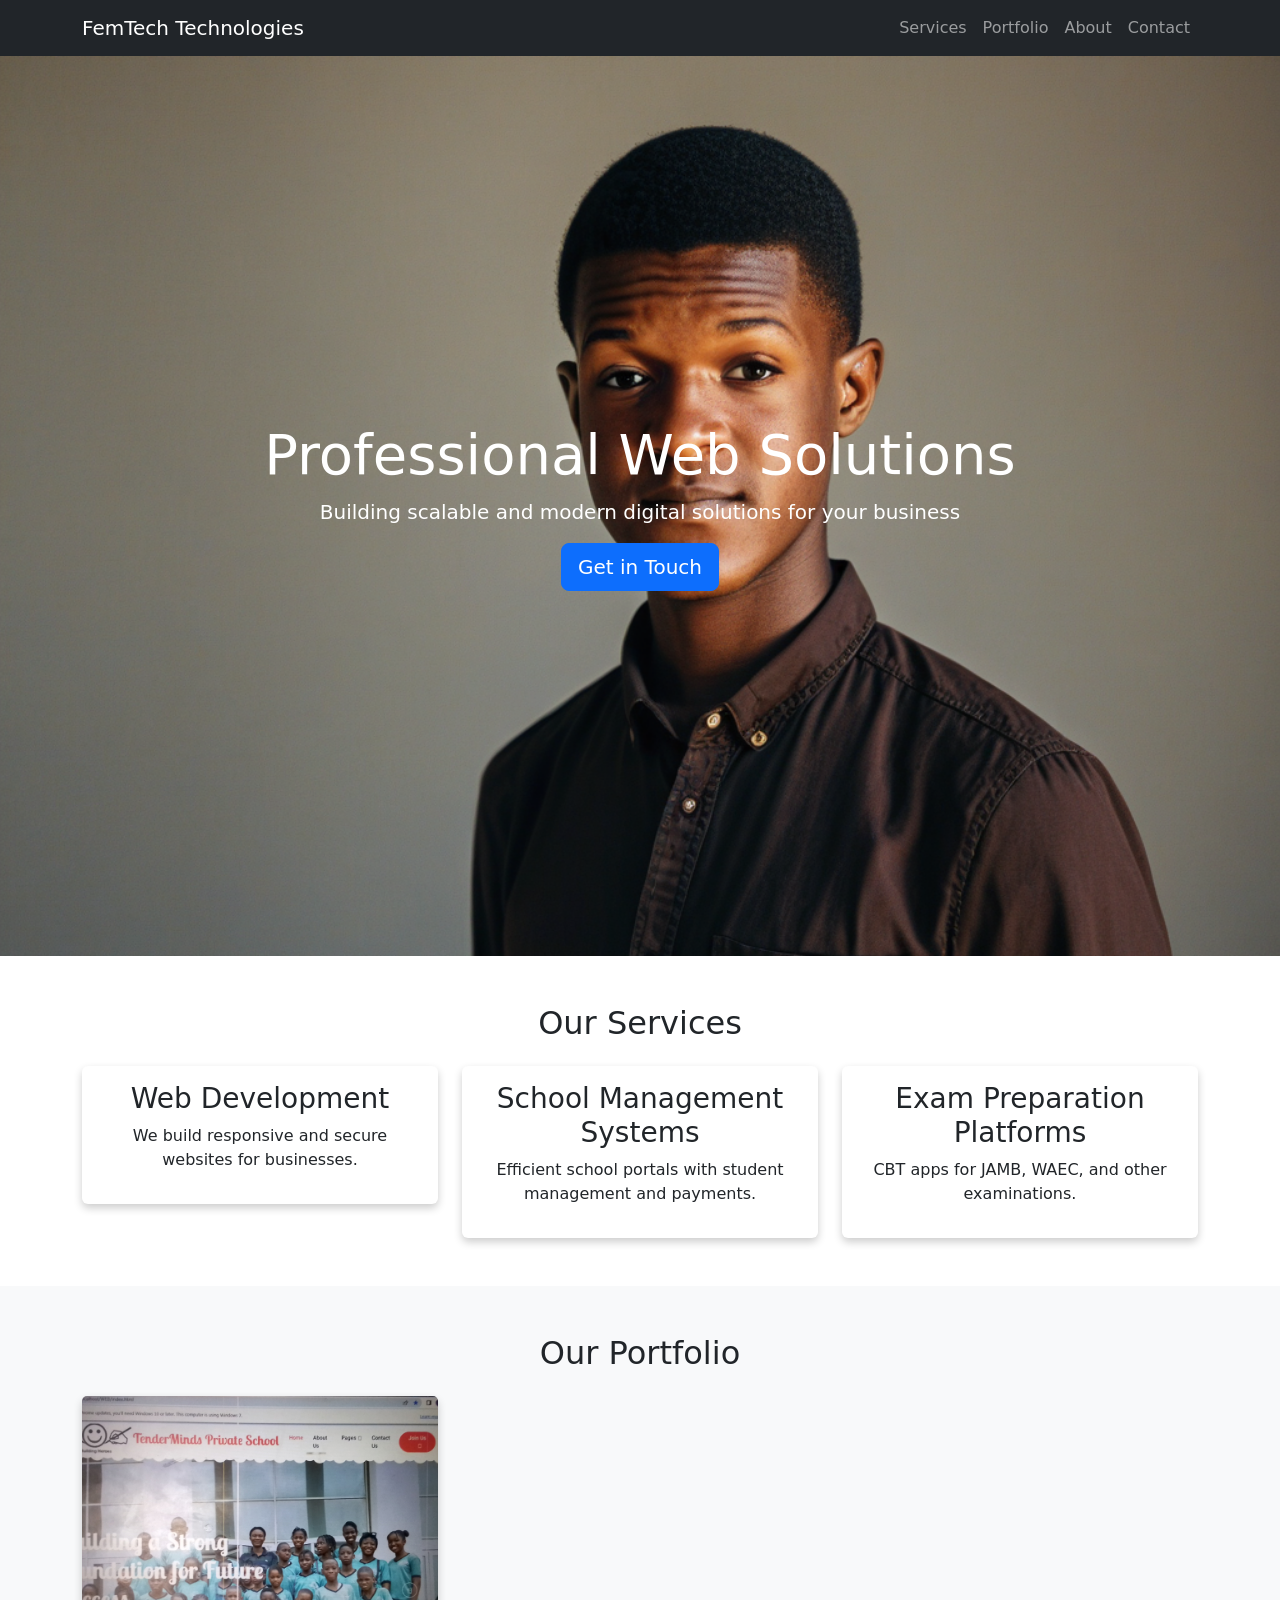
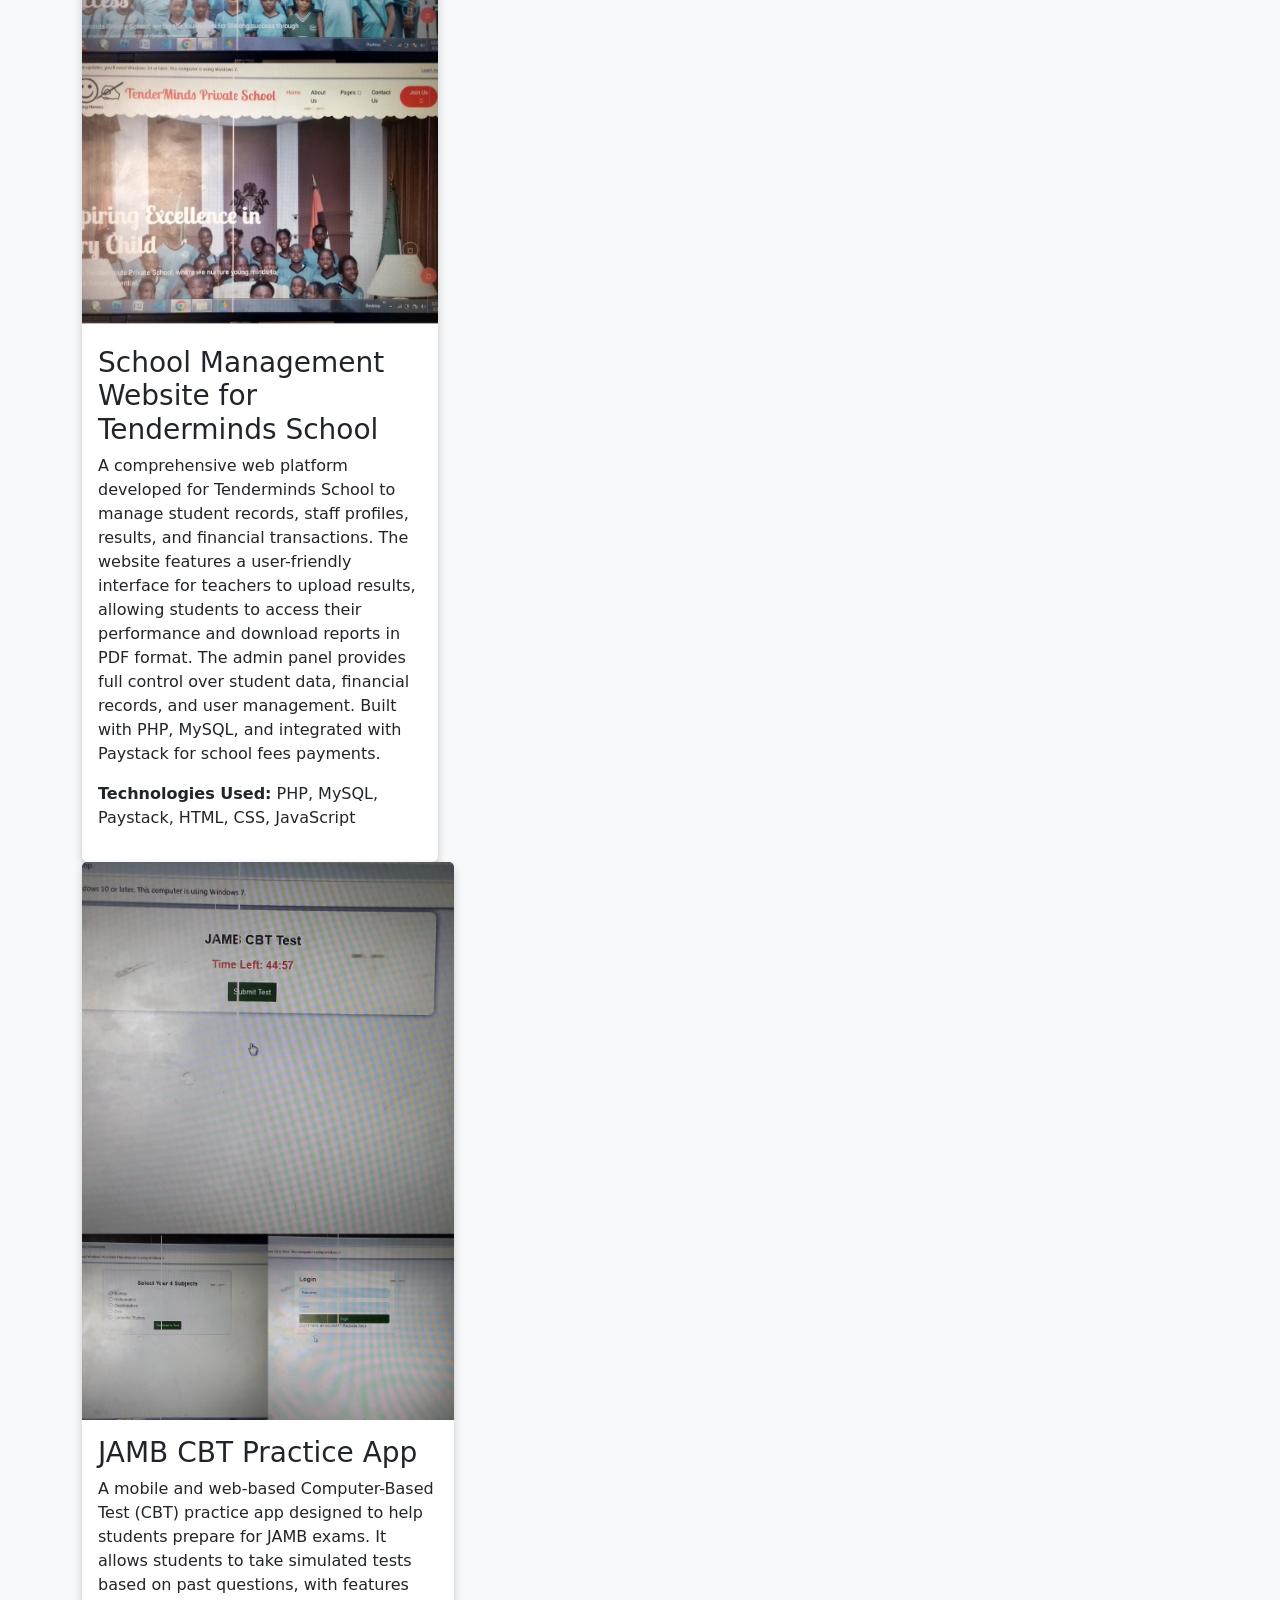
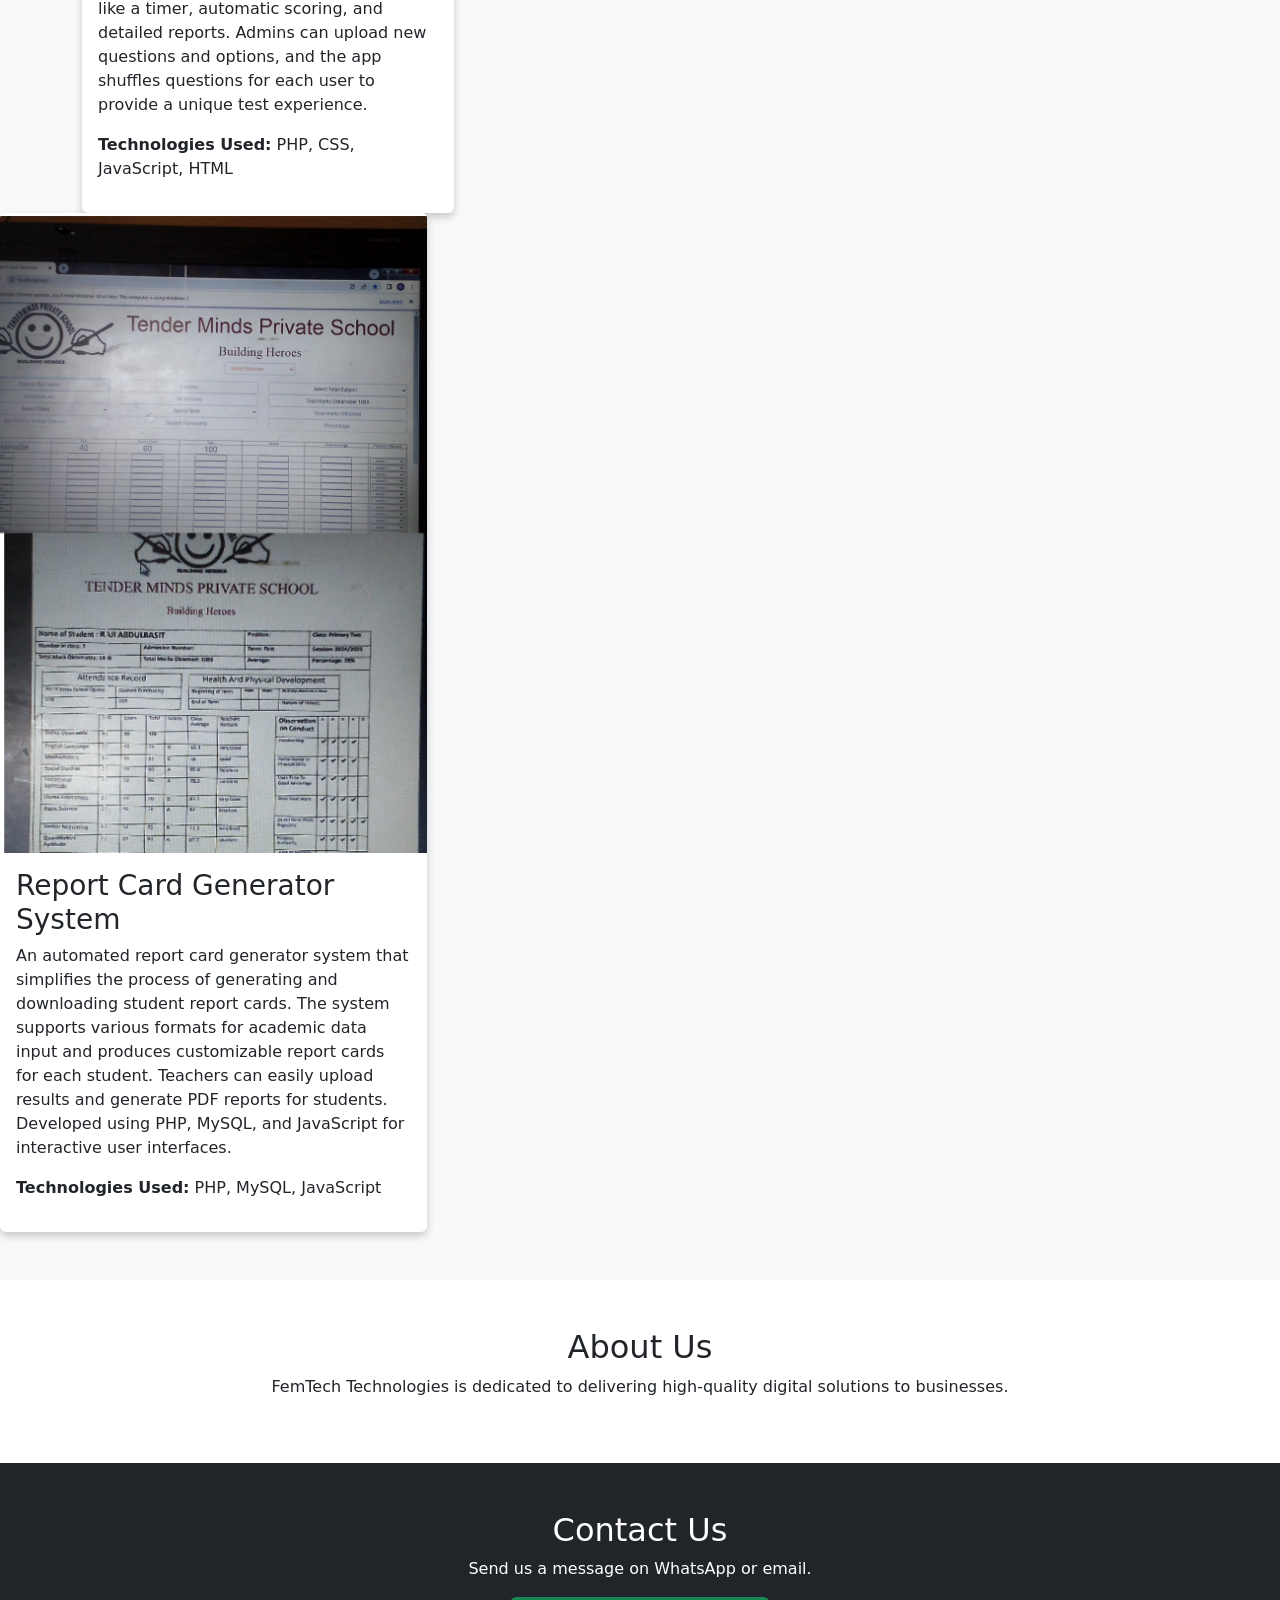
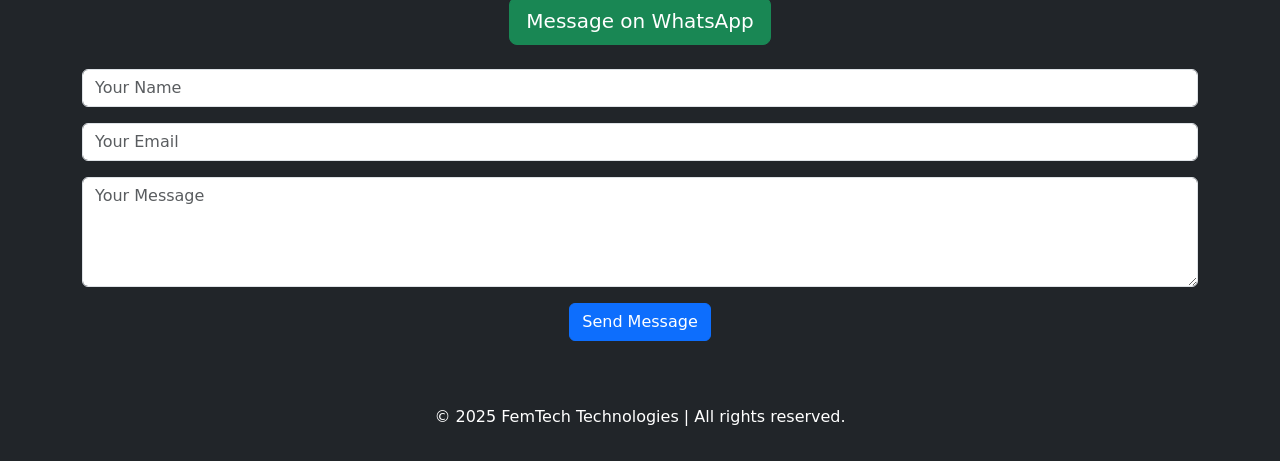
==== index.html @ de7162e4 "Add files via upload" ====
<!DOCTYPE html>
<html lang="en">
<head>
    <meta charset="UTF-8">
    <meta name="viewport" content="width=device-width, initial-scale=1.0">
    <title>FemTech Technologies</title>
    <link rel="stylesheet" href="https://cdn.jsdelivr.net/npm/bootstrap@5.3.2/dist/css/bootstrap.min.css">
    <link rel="stylesheet" href="styles.css">
</head>
<body>

    <!-- Navbar -->
    <nav class="navbar navbar-expand-lg navbar-dark bg-dark">
        <div class="container">
            <a class="navbar-brand" href="#">FemTech Technologies</a>
            <button class="navbar-toggler" type="button" data-bs-toggle="collapse" data-bs-target="#navbarNav">
                <span class="navbar-toggler-icon"></span>
            </button>
            <div class="collapse navbar-collapse" id="navbarNav">
                <ul class="navbar-nav ms-auto">
                    <li class="nav-item"><a class="nav-link" href="#services">Services</a></li>
                    <li class="nav-item"><a class="nav-link" href="#portfolio">Portfolio</a></li>
                    <li class="nav-item"><a class="nav-link" href="#about">About</a></li>
                    <li class="nav-item"><a class="nav-link" href="#contact">Contact</a></li>
                </ul>
            </div>
        </div>
    </nav>

    <!-- Hero Section -->
    <header class="hero text-center text-white d-flex align-items-center">
        <div class="container">
            <h1 class="display-4">Professional Web Solutions</h1>
            <p class="lead">Building scalable and modern digital solutions for your business</p>
            <a href="#contact" class="btn btn-primary btn-lg">Get in Touch</a>
        </div>
    </header>

    <!-- Services Section -->
    <section id="services" class="py-5">
        <div class="container">
            <h2 class="text-center mb-4">Our Services</h2>
            <div class="row">
                <div class="col-md-4">
                    <div class="card text-center">
                        <div class="card-body">
                            <h3>Web Development</h3>
                            <p>We build responsive and secure websites for businesses.</p>
                        </div>
                    </div>
                </div>
                <div class="col-md-4">
                    <div class="card text-center">
                        <div class="card-body">
                            <h3>School Management Systems</h3>
                            <p>Efficient school portals with student management and payments.</p>
                        </div>
                    </div>
                </div>
                <div class="col-md-4">
                    <div class="card text-center">
                        <div class="card-body">
                            <h3>Exam Preparation Platforms</h3>
                            <p>CBT apps for JAMB, WAEC, and other examinations.</p>
                        </div>
                    </div>
                </div>
            </div>
        </div>
    </section>

    <!-- Portfolio Section -->
    <section id="portfolio" class="bg-light py-5">
        <div class="container">
            <h2 class="text-center mb-4">Our Portfolio</h2>
            <div class="row">
                <div class="col-md-4">
                    <div class="card">
                        <img src="tms.jpg" class="card-img-top" alt="Project 1">
                        <div class="card-body">
                            <h3>School Management Website for Tenderminds School</h3>
                             <p>A comprehensive web platform developed for Tenderminds School to manage student records, staff profiles, results, and financial transactions. The website features a user-friendly interface for teachers to upload results, allowing students to access their performance and download reports in PDF format. The admin panel provides full control over student data, financial records, and user management. Built with PHP, MySQL, and integrated with Paystack for school fees payments.</p>
        <p><strong>Technologies Used:</strong> PHP, MySQL, Paystack, HTML, CSS, JavaScript</p>
    </div>
                        </div>
                    </div>
                </div>
                <div class="col-md-4">
                    <div class="card">
                        <img src="cbt.jpg" class="card-img-top" alt="Project 2">
                        <div class="card-body">
                            <h3>JAMB CBT Practice App</h3>
                            <p>A mobile and web-based Computer-Based Test (CBT) practice app designed to help students prepare for JAMB exams. It allows students to take simulated tests based on past questions, with features like a timer, automatic scoring, and detailed reports. Admins can upload new questions and options, and the app shuffles questions for each user to provide a unique test experience.</p>
        <p><strong>Technologies Used:</strong> PHP, CSS, JavaScript, HTML</p>
    </div>
                        </div>
                    </div>
                </div>
                <div class="col-md-4">
                    <div class="card">
                        <img src="rep.jpg" class="card-img-top" alt="Project 3">
                        <div class="card-body">
                            <h3>Report Card Generator System</h3>
                            <p>An automated report card generator system that simplifies the process of generating and downloading student report cards. The system supports various formats for academic data input and produces customizable report cards for each student. Teachers can easily upload results and generate PDF reports for students. Developed using PHP, MySQL, and JavaScript for interactive user interfaces.</p>
        <p><strong>Technologies Used:</strong> PHP, MySQL, JavaScript</p>
                        </div>
                    </div>
                </div>
            </div>
        </div>
    </section>

    <!-- About Us -->
    <section id="about" class="py-5">
        <div class="container text-center">
            <h2>About Us</h2>
            <p>FemTech Technologies is dedicated to delivering high-quality digital solutions to businesses.</p>
        </div>
    </section>

    <!-- Contact Section -->
    <section id="contact" class="bg-dark text-white py-5">
        <div class="container text-center">
            <h2>Contact Us</h2>
            <p>Send us a message on WhatsApp or email.</p>
            <a href="https://wa.me/2349013656460" class="btn btn-success btn-lg">Message on WhatsApp</a>
            <form action="send_mail.php" method="POST" class="mt-4">
                <div class="mb-3">
                    <input type="text" name="name" class="form-control" placeholder="Your Name" required>
                </div>
                <div class="mb-3">
                    <input type="email" name="email" class="form-control" placeholder="Your Email" required>
                </div>
                <div class="mb-3">
                    <textarea name="message" class="form-control" rows="4" placeholder="Your Message" required></textarea>
                </div>
                <button type="submit" class="btn btn-primary">Send Message</button>
            </form>
        </div>
    </section>

    <!-- Footer -->
    <footer class="text-center text-white py-3 bg-dark">
        <p>&copy; 2025 FemTech Technologies | All rights reserved.</p>
    </footer>

    <script src="https://cdn.jsdelivr.net/npm/bootstrap@5.3.2/dist/js/bootstrap.bundle.min.js"></script>
</body>
</html>
---- styles.css ----
.hero {
    height: 100vh;
    background: url('background.jpg') center/cover no-repeat;
    display: flex;
    justify-content: center;
    align-items: center;
}

.card {
    border: none;
    box-shadow: 0px 4px 8px rgba(0, 0, 0, 0.2);
}
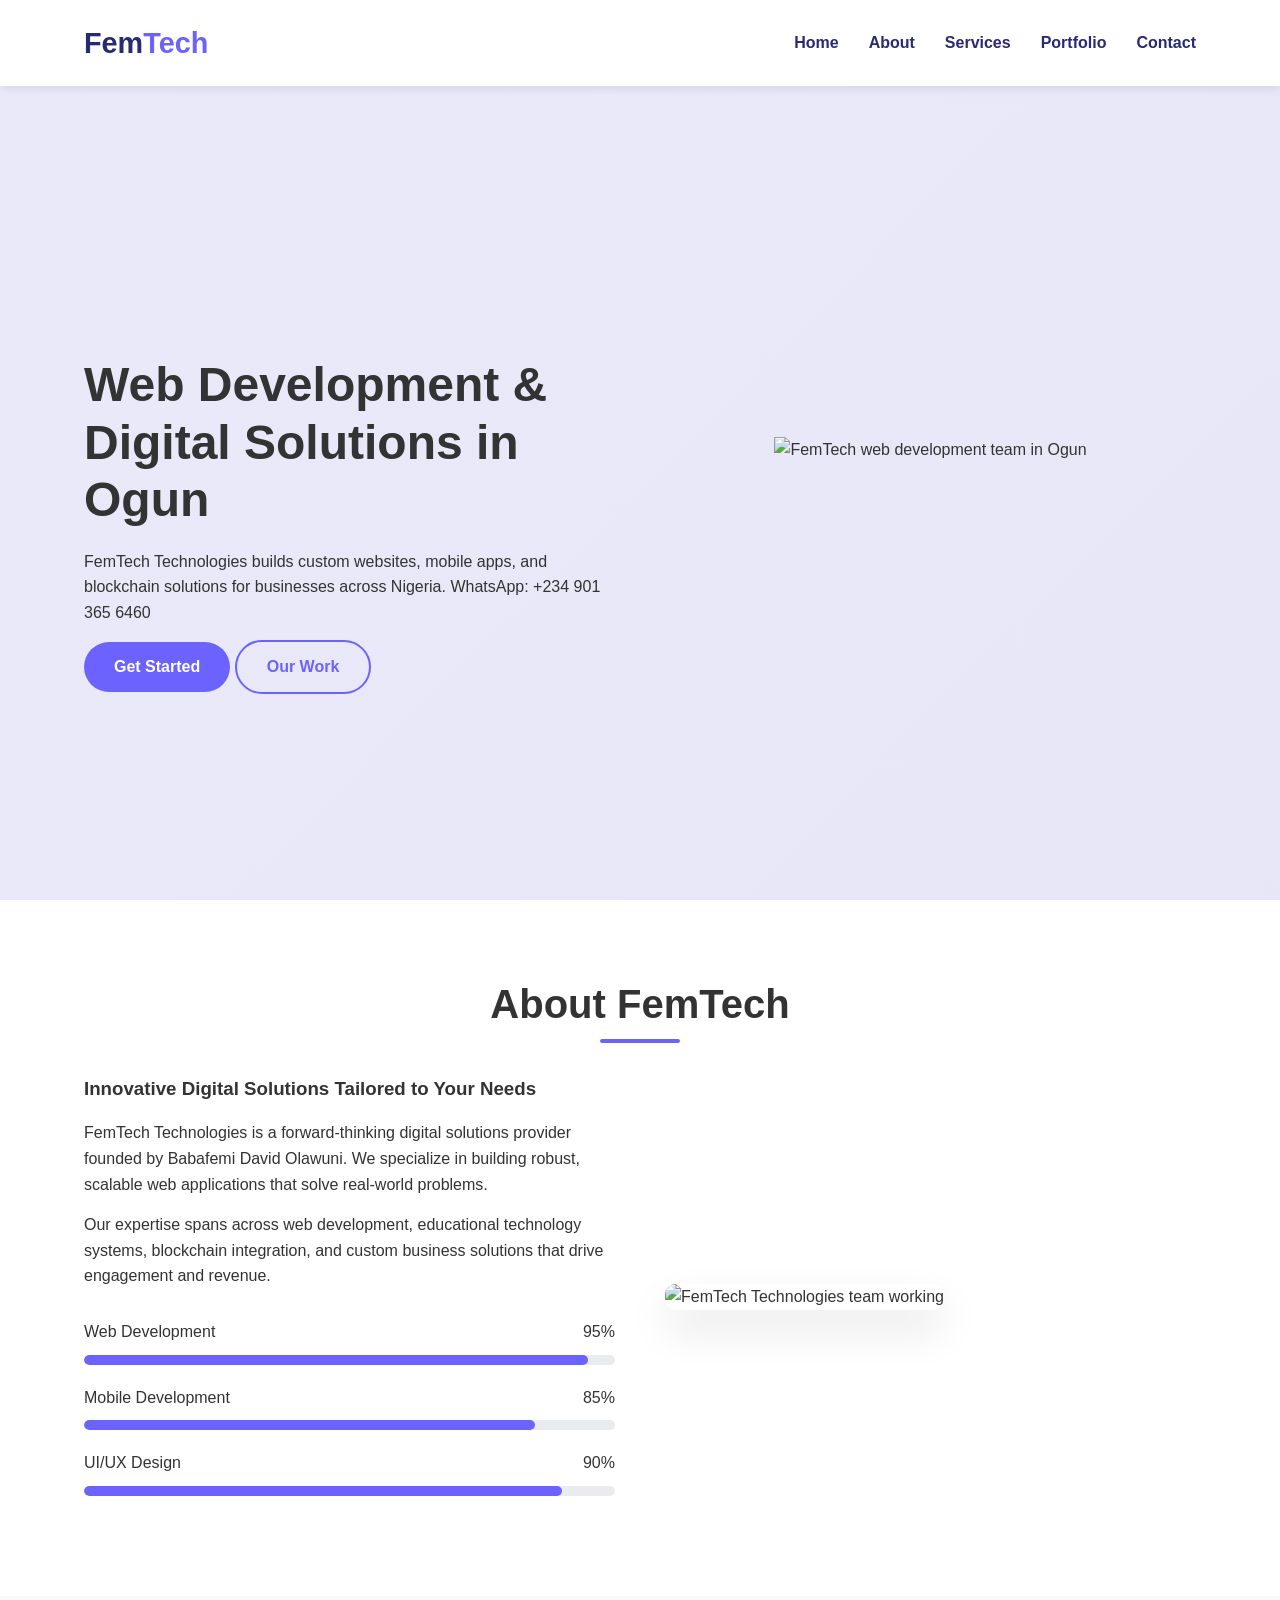
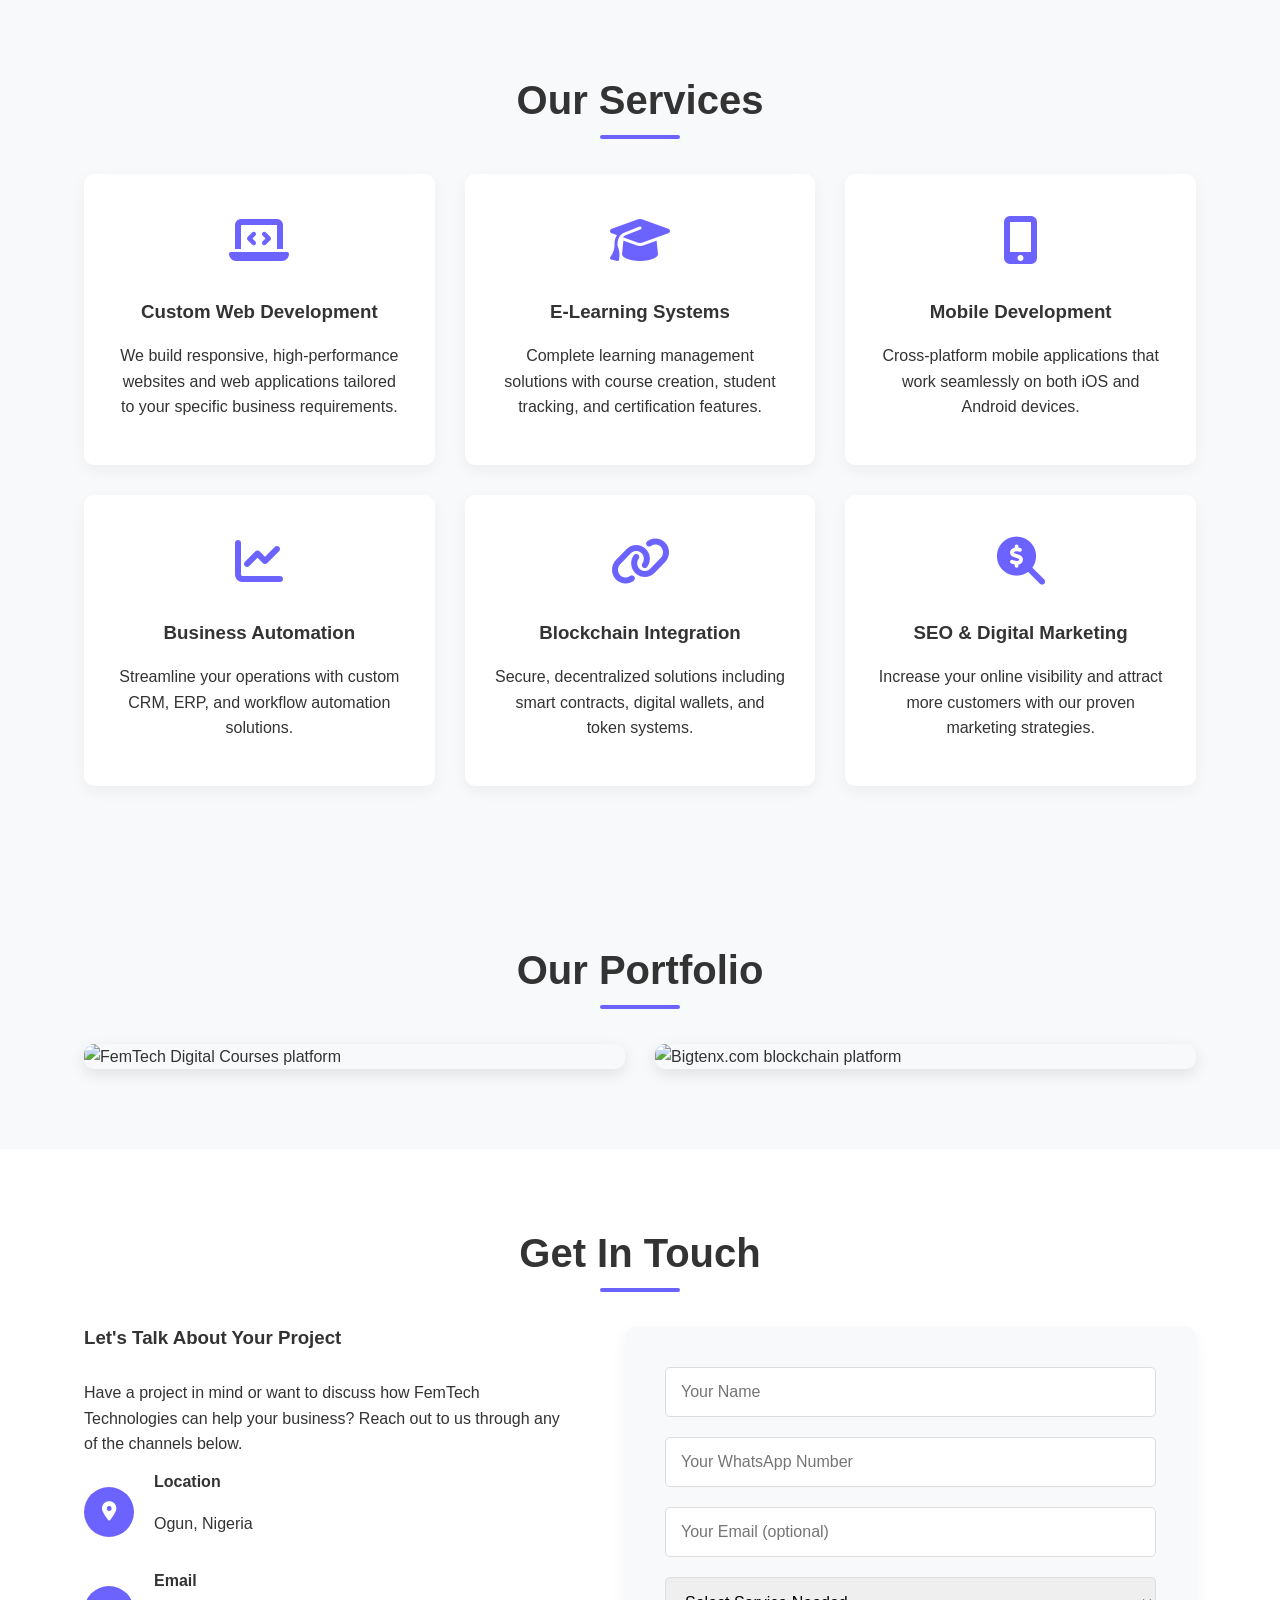
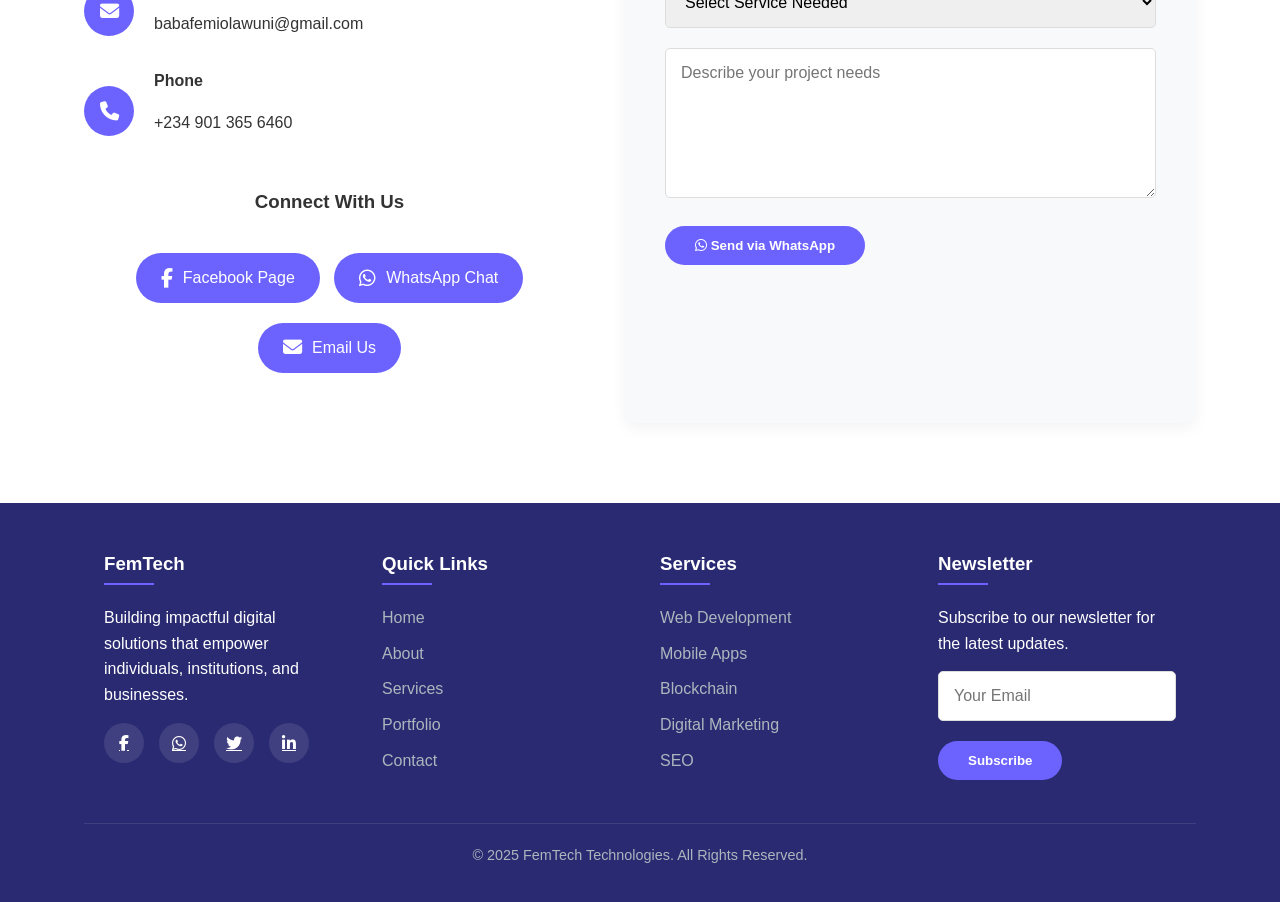
==== commit 1004c8f3: "Add files via upload" ====
--- a/index.html
+++ b/index.html
@@ -3,147 +3,1028 @@
 <head>
     <meta charset="UTF-8">
     <meta name="viewport" content="width=device-width, initial-scale=1.0">
-    <title>FemTech Technologies</title>
-    <link rel="stylesheet" href="https://cdn.jsdelivr.net/npm/bootstrap@5.3.2/dist/css/bootstrap.min.css">
-    <link rel="stylesheet" href="styles.css">
+    <title>FemTech Technologies - Web Development & Digital Solutions in Ogun</title>
+    <meta name="description" content="Professional web development, mobile apps & blockchain solutions in Ogun, Nigeria. WhatsApp: +234 901 365 6460">
+    <meta name="keywords" content="Nigeria web development, Lagos tech company, e-learning solutions, blockchain developers, mobile app development Lagos">
+    <meta name="author" content="Babafemi David Olawuni">
+    
+    <!-- Open Graph / Facebook -->
+    <meta property="og:type" content="website">
+    <meta property="og:url" content="https://babafemi-olawuni-1.github.io/femtechtechnologies/">
+    <meta property="og:title" content="FemTech Technologies - Digital Solutions in Ogun">
+    <meta property="og:description" content="Professional web and mobile app development services in Ogun, Nigeria">
+    <meta property="og:image" content="https://babafemi-olawuni-1.github.io/femtechtechnologies/images/og-image.jpg">
+    
+    <!-- Twitter -->
+    <meta property="twitter:card" content="summary_large_image">
+    <meta property="twitter:url" content="https://babafemi-olawuni-1.github.io/femtechtechnologies/">
+    <meta property="twitter:title" content="FemTech Technologies - Digital Solutions">
+    <meta property="twitter:description" content="Professional web and mobile app development services in Ogun">
+    <meta property="twitter:image" content="https://babafemi-olawuni-1.github.io/femtechtechnologies/images/og-image.jpg">
+    
+    <!-- Facebook Pixel Code -->
+    <script>
+    !function(f,b,e,v,n,t,s)
+    {if(f.fbq)return;n=f.fbq=function(){n.callMethod?
+    n.callMethod.apply(n,arguments):n.queue.push(arguments)};
+    if(!f._fbq)f._fbq=n;n.push=n;n.loaded=!0;n.version='2.0';
+    n.queue=[];t=b.createElement(e);t.async=!0;
+    t.src=v;s=b.getElementsByTagName(e)[0];
+    s.parentNode.insertBefore(t,s)}(window, document,'script',
+    'https://connect.facebook.net/en_US/fbevents.js');
+    fbq('init', 'YOUR_PIXEL_ID');
+    fbq('track', 'PageView');
+    </script>
+    <noscript><img height="1" width="1" style="display:none"
+    src="https://www.facebook.com/tr?id=YOUR_PIXEL_ID&ev=PageView&noscript=1"
+    /></noscript>
+    
+    <link rel="stylesheet" href="https://cdnjs.cloudflare.com/ajax/libs/font-awesome/6.4.0/css/all.min.css">
+    <style>
+        :root {
+            --primary: #6c63ff;
+            --secondary: #4d44db;
+            --dark: #2a2a72;
+            --light: #f8f9fa;
+            --success: #28a745;
+            --warning: #ffc107;
+            --danger: #dc3545;
+            --gray: #6c757d;
+        }
+        
+        * {
+            margin: 0;
+            padding: 0;
+            box-sizing: border-box;
+            font-family: 'Segoe UI', Tahoma, Geneva, Verdana, sans-serif;
+        }
+        
+        body {
+            background-color: var(--light);
+            color: #333;
+            line-height: 1.6;
+        }
+        
+        .container {
+            width: 90%;
+            max-width: 1200px;
+            margin: 0 auto;
+            padding: 0 20px;
+        }
+        
+        section {
+            padding: 80px 0;
+        }
+        
+        h1, h2, h3, h4 {
+            margin-bottom: 20px;
+            line-height: 1.2;
+        }
+        
+        h1 {
+            font-size: 3rem;
+        }
+        
+        h2 {
+            font-size: 2.5rem;
+            text-align: center;
+            margin-bottom: 50px;
+            position: relative;
+        }
+        
+        h2::after {
+            content: '';
+            position: absolute;
+            bottom: -15px;
+            left: 50%;
+            transform: translateX(-50%);
+            width: 80px;
+            height: 4px;
+            background: var(--primary);
+            border-radius: 2px;
+        }
+        
+        p {
+            margin-bottom: 15px;
+        }
+        
+        .btn {
+            display: inline-block;
+            padding: 12px 30px;
+            background: var(--primary);
+            color: white;
+            border: none;
+            border-radius: 30px;
+            cursor: pointer;
+            text-decoration: none;
+            font-weight: 600;
+            transition: all 0.3s ease;
+            text-align: center;
+        }
+        
+        .btn:hover {
+            background: var(--secondary);
+            transform: translateY(-3px);
+            box-shadow: 0 10px 20px rgba(0, 0, 0, 0.1);
+        }
+        
+        .btn-outline {
+            background: transparent;
+            border: 2px solid var(--primary);
+            color: var(--primary);
+        }
+        
+        .btn-outline:hover {
+            background: var(--primary);
+            color: white;
+        }
+        
+        /* Header & Navigation */
+        header {
+            background-color: white;
+            box-shadow: 0 2px 10px rgba(0, 0, 0, 0.1);
+            position: fixed;
+            width: 100%;
+            top: 0;
+            z-index: 1000;
+        }
+        
+        nav {
+            display: flex;
+            justify-content: space-between;
+            align-items: center;
+            padding: 20px 0;
+        }
+        
+        .logo {
+            font-size: 1.8rem;
+            font-weight: 700;
+            color: var(--dark);
+            text-decoration: none;
+        }
+        
+        .logo span {
+            color: var(--primary);
+        }
+        
+        .nav-links {
+            display: flex;
+            list-style: none;
+        }
+        
+        .nav-links li {
+            margin-left: 30px;
+        }
+        
+        .nav-links a {
+            color: var(--dark);
+            text-decoration: none;
+            font-weight: 600;
+            transition: color 0.3s ease;
+        }
+        
+        .nav-links a:hover {
+            color: var(--primary);
+        }
+        
+        .menu-toggle {
+            display: none;
+            cursor: pointer;
+            font-size: 1.5rem;
+        }
+        
+        /* Hero Section */
+        #hero {
+            height: 100vh;
+            display: flex;
+            align-items: center;
+            background: linear-gradient(135deg, rgba(108, 99, 255, 0.1) 0%, rgba(77, 68, 219, 0.1) 100%);
+            padding-top: 80px;
+        }
+        
+        .hero-content {
+            display: flex;
+            align-items: center;
+            justify-content: space-between;
+        }
+        
+        .hero-text {
+            flex: 1;
+            padding-right: 50px;
+            padding-top: 150px;
+        }
+        
+        .hero-image {
+            flex: 1;
+            text-align: center;
+        }
+        
+        .hero-image img {
+            max-width: 100%;
+            height: auto;
+            animation: float 3s ease-in-out infinite;
+        }
+        
+        @keyframes float {
+            0% { transform: translateY(0px); }
+            50% { transform: translateY(-20px); }
+            100% { transform: translateY(0px); }
+        }
+        
+        /* About Section */
+        #about {
+            background-color: white;
+        }
+        
+        .about-content {
+            display: flex;
+            align-items: center;
+            gap: 50px;
+        }
+        
+        .about-image {
+            flex: 1;
+        }
+        
+        .about-image img {
+            width: 100%;
+            border-radius: 10px;
+            box-shadow: 0 20px 40px rgba(0, 0, 0, 0.1);
+        }
+        
+        .about-text {
+            flex: 1;
+        }
+        
+        .skills {
+            margin-top: 30px;
+        }
+        
+        .skill-item {
+            margin-bottom: 20px;
+        }
+        
+        .skill-name {
+            display: flex;
+            justify-content: space-between;
+            margin-bottom: 10px;
+        }
+        
+        .skill-bar {
+            height: 10px;
+            background: #e9ecef;
+            border-radius: 5px;
+            overflow: hidden;
+        }
+        
+        .skill-progress {
+            height: 100%;
+            background: var(--primary);
+            border-radius: 5px;
+        }
+        
+        /* Services Section */
+        #services {
+            background-color: #f8f9fa;
+        }
+        
+        .services-grid {
+            display: grid;
+            grid-template-columns: repeat(auto-fit, minmax(300px, 1fr));
+            gap: 30px;
+        }
+        
+        .service-card {
+            background: white;
+            padding: 30px;
+            border-radius: 10px;
+            box-shadow: 0 5px 15px rgba(0, 0, 0, 0.05);
+            transition: transform 0.3s ease, box-shadow 0.3s ease;
+            text-align: center;
+        }
+        
+        .service-card:hover {
+            transform: translateY(-10px);
+            box-shadow: 0 15px 30px rgba(0, 0, 0, 0.1);
+        }
+        
+        .service-icon {
+            font-size: 3rem;
+            color: var(--primary);
+            margin-bottom: 20px;
+        }
+        
+        /* Portfolio Section */
+        .portfolio-grid {
+            display: grid;
+            grid-template-columns: repeat(auto-fit, minmax(300px, 1fr));
+            gap: 30px;
+        }
+        
+        .portfolio-item {
+            position: relative;
+            border-radius: 10px;
+            overflow: hidden;
+            box-shadow: 0 5px 15px rgba(0, 0, 0, 0.1);
+        }
+        
+        .portfolio-image {
+            width: 100%;
+            height: 250px;
+            object-fit: cover;
+            transition: transform 0.5s ease;
+        }
+        
+        .portfolio-overlay {
+            position: absolute;
+            top: 0;
+            left: 0;
+            width: 100%;
+            height: 100%;
+            background: rgba(108, 99, 255, 0.9);
+            display: flex;
+            flex-direction: column;
+            justify-content: center;
+            align-items: center;
+            opacity: 0;
+            transition: opacity 0.3s ease;
+            padding: 20px;
+            text-align: center;
+            color: white;
+        }
+        
+        .portfolio-item:hover .portfolio-overlay {
+            opacity: 1;
+        }
+        
+        .portfolio-item:hover .portfolio-image {
+            transform: scale(1.1);
+        }
+        
+        /* Contact Section */
+        #contact {
+            background-color: white;
+        }
+        
+        .contact-container {
+            display: flex;
+            gap: 50px;
+        }
+        
+        .contact-info {
+            flex: 1;
+        }
+        
+        .contact-info h3 {
+            margin-bottom: 30px;
+        }
+        
+        .contact-details {
+            margin-bottom: 30px;
+        }
+        
+        .contact-item {
+            display: flex;
+            align-items: center;
+            margin-bottom: 20px;
+        }
+        
+        .contact-icon {
+            width: 50px;
+            height: 50px;
+            background: var(--primary);
+            color: white;
+            border-radius: 50%;
+            display: flex;
+            justify-content: center;
+            align-items: center;
+            margin-right: 20px;
+            font-size: 1.2rem;
+        }
+        
+        .contact-form {
+            flex: 1;
+            background: #f8f9fa;
+            padding: 40px;
+            border-radius: 10px;
+            box-shadow: 0 5px 15px rgba(0, 0, 0, 0.05);
+        }
+        
+        .form-group {
+            margin-bottom: 20px;
+        }
+        
+        .form-control {
+            width: 100%;
+            padding: 15px;
+            border: 1px solid #ddd;
+            border-radius: 5px;
+            font-size: 1rem;
+        }
+        
+        textarea.form-control {
+            min-height: 150px;
+            resize: vertical;
+        }
+        
+        /* Social Media Buttons */
+        .social-media-section {
+            margin: 40px 0;
+            text-align: center;
+        }
+        
+        .social-btn {
+            display: inline-flex;
+            align-items: center;
+            padding: 12px 25px;
+            margin: 10px 5px;
+            background: var(--primary);
+            color: white;
+            border-radius: 30px;
+            text-decoration: none;
+            transition: all 0.3s ease;
+        }
+        
+        .social-btn:hover {
+            background: var(--secondary);
+            transform: translateY(-3px);
+            box-shadow: 0 5px 15px rgba(0, 0, 0, 0.1);
+        }
+        
+        .social-btn i {
+            margin-right: 10px;
+            font-size: 1.2rem;
+        }
+        
+        /* Footer */
+        footer {
+            background: var(--dark);
+            color: white;
+            padding: 50px 0 20px;
+        }
+        
+        .footer-content {
+            display: flex;
+            justify-content: space-between;
+            margin-bottom: 40px;
+        }
+        
+        .footer-column {
+            flex: 1;
+            padding: 0 20px;
+        }
+        
+        .footer-column h3 {
+            margin-bottom: 20px;
+            position: relative;
+            padding-bottom: 10px;
+        }
+        
+        .footer-column h3::after {
+            content: '';
+            position: absolute;
+            bottom: 0;
+            left: 0;
+            width: 50px;
+            height: 2px;
+            background: var(--primary);
+        }
+        
+        .footer-links {
+            list-style: none;
+        }
+        
+        .footer-links li {
+            margin-bottom: 10px;
+        }
+        
+        .footer-links a {
+            color: #adb5bd;
+            text-decoration: none;
+            transition: color 0.3s ease;
+        }
+        
+        .footer-links a:hover {
+            color: white;
+        }
+        
+        .social-links {
+            display: flex;
+            gap: 15px;
+        }
+        
+        .social-links a {
+            display: flex;
+            align-items: center;
+            justify-content: center;
+            width: 40px;
+            height: 40px;
+            background: rgba(255, 255, 255, 0.1);
+            border-radius: 50%;
+            color: white;
+            transition: all 0.3s ease;
+        }
+        
+        .social-links a:hover {
+            background: var(--primary);
+            transform: translateY(-3px);
+        }
+        
+        .copyright {
+            text-align: center;
+            padding-top: 20px;
+            border-top: 1px solid rgba(255, 255, 255, 0.1);
+            color: #adb5bd;
+            font-size: 0.9rem;
+        }
+        
+        /* Responsive Design */
+        @media (max-width: 992px) {
+            .hero-content, .about-content, .contact-container {
+                flex-direction: column;
+            }
+            
+            .hero-text, .about-text, .contact-info, .contact-form {
+                padding-right: 0;
+                margin-bottom: 50px;
+            }
+            
+            .hero-image, .about-image {
+                margin-top: 50px;
+            }
+        }
+        
+        @media (max-width: 768px) {
+            .menu-toggle {
+                display: block;
+            }
+            
+            .nav-links {
+                position: fixed;
+                top: 80px;
+                left: -100%;
+                width: 100%;
+                height: calc(100vh - 80px);
+                background: white;
+                flex-direction: column;
+                align-items: center;
+                padding: 40px 0;
+                transition: left 0.3s ease;
+                box-shadow: 0 5px 10px rgba(0, 0, 0, 0.1);
+            }
+            
+            .nav-links.active {
+                left: 0;
+            }
+            
+            .nav-links li {
+                margin: 15px 0;
+            }
+            
+            .footer-content {
+                flex-wrap: wrap;
+            }
+            
+            .footer-column {
+                flex: 100%;
+                margin-bottom: 30px;
+            }
+        }
+        
+        @media (max-width: 576px) {
+            h1 {
+                font-size: 2.5rem;
+            }
+            
+            h2 {
+                font-size: 2rem;
+            }
+            
+            section {
+                padding: 60px 0;
+            }
+            
+            .social-btn {
+                width: 100%;
+                justify-content: center;
+                margin: 5px 0;
+            }
+        }
+    </style>
 </head>
 <body>
-
-    <!-- Navbar -->
-    <nav class="navbar navbar-expand-lg navbar-dark bg-dark">
+    <!-- Header -->
+    <header>
         <div class="container">
-            <a class="navbar-brand" href="#">FemTech Technologies</a>
-            <button class="navbar-toggler" type="button" data-bs-toggle="collapse" data-bs-target="#navbarNav">
-                <span class="navbar-toggler-icon"></span>
-            </button>
-            <div class="collapse navbar-collapse" id="navbarNav">
-                <ul class="navbar-nav ms-auto">
-                    <li class="nav-item"><a class="nav-link" href="#services">Services</a></li>
-                    <li class="nav-item"><a class="nav-link" href="#portfolio">Portfolio</a></li>
-                    <li class="nav-item"><a class="nav-link" href="#about">About</a></li>
-                    <li class="nav-item"><a class="nav-link" href="#contact">Contact</a></li>
+            <nav>
+                <a href="#" class="logo">Fem<span>Tech</span></a>
+                <div class="menu-toggle" id="mobile-menu">
+                    <i class="fas fa-bars"></i>
+                </div>
+                <ul class="nav-links" id="nav-links">
+                    <li><a href="#hero">Home</a></li>
+                    <li><a href="#about">About</a></li>
+                    <li><a href="#services">Services</a></li>
+                    <li><a href="#portfolio">Portfolio</a></li>
+                    <li><a href="#contact">Contact</a></li>
                 </ul>
-            </div>
-        </div>
-    </nav>
-
-    <!-- Hero Section -->
-    <header class="hero text-center text-white d-flex align-items-center">
-        <div class="container">
-            <h1 class="display-4">Professional Web Solutions</h1>
-            <p class="lead">Building scalable and modern digital solutions for your business</p>
-            <a href="#contact" class="btn btn-primary btn-lg">Get in Touch</a>
+            </nav>
         </div>
     </header>
 
+    <!-- Hero Section -->
+    <section id="hero">
+        <div class="container">
+            <div class="hero-content">
+                <div class="hero-text">
+                    <h1>Web Development & Digital Solutions in Ogun</h1>
+                    <p>FemTech Technologies builds custom websites, mobile apps, and blockchain solutions for businesses across Nigeria. WhatsApp: +234 901 365 6460</p>
+                    <div class="hero-buttons">
+                        <a href="#contact" class="btn">Get Started</a>
+                        <a href="#portfolio" class="btn btn-outline">Our Work</a>
+                    </div>
+                </div>
+                <div class="hero-image">
+                    <img src="https://images.unsplash.com/photo-1551288049-bebda4e38f71?ixlib=rb-4.0.3&ixid=M3wxMjA3fDB8MHxwaG90by1wYWdlfHx8fGVufDB8fHx8fA%3D%3D&auto=format&fit=crop&w=1470&q=80" alt="FemTech web development team in Ogun">
+                </div>
+            </div>
+        </div>
+    </section>
+
+    <!-- About Section -->
+    <section id="about">
+        <div class="container">
+            <h2>About FemTech</h2>
+            <div class="about-content">
+                <div class="about-text">
+                    <h3>Innovative Digital Solutions Tailored to Your Needs</h3>
+                    <p>FemTech Technologies is a forward-thinking digital solutions provider founded by Babafemi David Olawuni. We specialize in building robust, scalable web applications that solve real-world problems.</p>
+                    <p>Our expertise spans across web development, educational technology systems, blockchain integration, and custom business solutions that drive engagement and revenue.</p>
+                    <div class="skills">
+                        <div class="skill-item">
+                            <div class="skill-name">
+                                <span>Web Development</span>
+                                <span>95%</span>
+                            </div>
+                            <div class="skill-bar">
+                                <div class="skill-progress" style="width: 95%;"></div>
+                            </div>
+                        </div>
+                        <div class="skill-item">
+                            <div class="skill-name">
+                                <span>Mobile Development</span>
+                                <span>85%</span>
+                            </div>
+                            <div class="skill-bar">
+                                <div class="skill-progress" style="width: 85%;"></div>
+                            </div>
+                        </div>
+                        <div class="skill-item">
+                            <div class="skill-name">
+                                <span>UI/UX Design</span>
+                                <span>90%</span>
+                            </div>
+                            <div class="skill-bar">
+                                <div class="skill-progress" style="width: 90%;"></div>
+                            </div>
+                        </div>
+                    </div>
+                </div>
+                <div class="about-image">
+                    <img src="https://images.unsplash.com/photo-1522071820081-009f0129c71c?ixlib=rb-4.0.3&ixid=M3wxMjA3fDB8MHxwaG90by1wYWdlfHx8fGVufDB8fHx8fA%3D%3D&auto=format&fit=crop&w=1470&q=80" alt="FemTech Technologies team working">
+                </div>
+            </div>
+        </div>
+    </section>
+
     <!-- Services Section -->
-    <section id="services" class="py-5">
+    <section id="services">
         <div class="container">
-            <h2 class="text-center mb-4">Our Services</h2>
-            <div class="row">
-                <div class="col-md-4">
-                    <div class="card text-center">
-                        <div class="card-body">
-                            <h3>Web Development</h3>
-                            <p>We build responsive and secure websites for businesses.</p>
-                        </div>
-                    </div>
-                </div>
-                <div class="col-md-4">
-                    <div class="card text-center">
-                        <div class="card-body">
-                            <h3>School Management Systems</h3>
-                            <p>Efficient school portals with student management and payments.</p>
-                        </div>
-                    </div>
-                </div>
-                <div class="col-md-4">
-                    <div class="card text-center">
-                        <div class="card-body">
-                            <h3>Exam Preparation Platforms</h3>
-                            <p>CBT apps for JAMB, WAEC, and other examinations.</p>
-                        </div>
-                    </div>
+            <h2>Our Services</h2>
+            <div class="services-grid">
+                <div class="service-card">
+                    <div class="service-icon">
+                        <i class="fas fa-laptop-code"></i>
+                    </div>
+                    <h3>Custom Web Development</h3>
+                    <p>We build responsive, high-performance websites and web applications tailored to your specific business requirements.</p>
+                </div>
+                <div class="service-card">
+                    <div class="service-icon">
+                        <i class="fas fa-graduation-cap"></i>
+                    </div>
+                    <h3>E-Learning Systems</h3>
+                    <p>Complete learning management solutions with course creation, student tracking, and certification features.</p>
+                </div>
+                <div class="service-card">
+                    <div class="service-icon">
+                        <i class="fas fa-mobile-alt"></i>
+                    </div>
+                    <h3>Mobile Development</h3>
+                    <p>Cross-platform mobile applications that work seamlessly on both iOS and Android devices.</p>
+                </div>
+                <div class="service-card">
+                    <div class="service-icon">
+                        <i class="fas fa-chart-line"></i>
+                    </div>
+                    <h3>Business Automation</h3>
+                    <p>Streamline your operations with custom CRM, ERP, and workflow automation solutions.</p>
+                </div>
+                <div class="service-card">
+                    <div class="service-icon">
+                        <i class="fas fa-link"></i>
+                    </div>
+                    <h3>Blockchain Integration</h3>
+                    <p>Secure, decentralized solutions including smart contracts, digital wallets, and token systems.</p>
+                </div>
+                <div class="service-card">
+                    <div class="service-icon">
+                        <i class="fas fa-search-dollar"></i>
+                    </div>
+                    <h3>SEO & Digital Marketing</h3>
+                    <p>Increase your online visibility and attract more customers with our proven marketing strategies.</p>
                 </div>
             </div>
         </div>
     </section>
 
     <!-- Portfolio Section -->
-    <section id="portfolio" class="bg-light py-5">
+    <section id="portfolio">
         <div class="container">
-            <h2 class="text-center mb-4">Our Portfolio</h2>
-            <div class="row">
-                <div class="col-md-4">
-                    <div class="card">
-                        <img src="tms.jpg" class="card-img-top" alt="Project 1">
-                        <div class="card-body">
-                            <h3>School Management Website for Tenderminds School</h3>
-                             <p>A comprehensive web platform developed for Tenderminds School to manage student records, staff profiles, results, and financial transactions. The website features a user-friendly interface for teachers to upload results, allowing students to access their performance and download reports in PDF format. The admin panel provides full control over student data, financial records, and user management. Built with PHP, MySQL, and integrated with Paystack for school fees payments.</p>
-        <p><strong>Technologies Used:</strong> PHP, MySQL, Paystack, HTML, CSS, JavaScript</p>
-    </div>
-                        </div>
-                    </div>
-                </div>
-                <div class="col-md-4">
-                    <div class="card">
-                        <img src="cbt.jpg" class="card-img-top" alt="Project 2">
-                        <div class="card-body">
-                            <h3>JAMB CBT Practice App</h3>
-                            <p>A mobile and web-based Computer-Based Test (CBT) practice app designed to help students prepare for JAMB exams. It allows students to take simulated tests based on past questions, with features like a timer, automatic scoring, and detailed reports. Admins can upload new questions and options, and the app shuffles questions for each user to provide a unique test experience.</p>
-        <p><strong>Technologies Used:</strong> PHP, CSS, JavaScript, HTML</p>
-    </div>
-                        </div>
-                    </div>
-                </div>
-                <div class="col-md-4">
-                    <div class="card">
-                        <img src="rep.jpg" class="card-img-top" alt="Project 3">
-                        <div class="card-body">
-                            <h3>Report Card Generator System</h3>
-                            <p>An automated report card generator system that simplifies the process of generating and downloading student report cards. The system supports various formats for academic data input and produces customizable report cards for each student. Teachers can easily upload results and generate PDF reports for students. Developed using PHP, MySQL, and JavaScript for interactive user interfaces.</p>
-        <p><strong>Technologies Used:</strong> PHP, MySQL, JavaScript</p>
-                        </div>
+            <h2>Our Portfolio</h2>
+            <div class="portfolio-grid">
+                <div class="portfolio-item">
+                    <img src="https://images.unsplash.com/photo-1467232004584-a241de8bcf5d?ixlib=rb-4.0.3&ixid=M3wxMjA3fDB8MHxwaG90by1wYWdlfHx8fGVufDB8fHx8fA%3D%3D&auto=format&fit=crop&w=1469&q=80" alt="FemTech Digital Courses platform" class="portfolio-image">
+                    <div class="portfolio-overlay">
+                        <h3>FemTech Digital Courses</h3>
+                        <p>A comprehensive e-learning platform with wallet system and user-generated content.</p>
+                        <a href="#" class="btn btn-outline">View Project</a>
+                    </div>
+                </div>
+
+                <div class="portfolio-item">
+                    <img src="https://images.unsplash.com/photo-1551434678-e076c223a692?ixlib=rb-4.0.3&ixid=M3wxMjA3fDB8MHxwaG90by1wYWdlfHx8fGVufDB8fHx8fA%3D%3D&auto=format&fit=crop&w=1470&q=80" alt="Bigtenx.com blockchain platform" class="portfolio-image">
+                    <div class="portfolio-overlay">
+                        <h3>Bigtenx.com</h3>
+                        <p>Blockchain-integrated affiliate platform with advertising and digital asset trading.</p>
+                        <a href="#" class="btn btn-outline">View Project</a>
                     </div>
                 </div>
             </div>
         </div>
     </section>
 
-    <!-- About Us -->
-    <section id="about" class="py-5">
-        <div class="container text-center">
-            <h2>About Us</h2>
-            <p>FemTech Technologies is dedicated to delivering high-quality digital solutions to businesses.</p>
-        </div>
-    </section>
-
     <!-- Contact Section -->
-    <section id="contact" class="bg-dark text-white py-5">
-        <div class="container text-center">
-            <h2>Contact Us</h2>
-            <p>Send us a message on WhatsApp or email.</p>
-            <a href="https://wa.me/2349013656460" class="btn btn-success btn-lg">Message on WhatsApp</a>
-            <form action="send_mail.php" method="POST" class="mt-4">
-                <div class="mb-3">
-                    <input type="text" name="name" class="form-control" placeholder="Your Name" required>
-                </div>
-                <div class="mb-3">
-                    <input type="email" name="email" class="form-control" placeholder="Your Email" required>
-                </div>
-                <div class="mb-3">
-                    <textarea name="message" class="form-control" rows="4" placeholder="Your Message" required></textarea>
-                </div>
-                <button type="submit" class="btn btn-primary">Send Message</button>
-            </form>
+    <section id="contact">
+        <div class="container">
+            <h2>Get In Touch</h2>
+            <div class="contact-container">
+                <div class="contact-info">
+                    <h3>Let's Talk About Your Project</h3>
+                    <p>Have a project in mind or want to discuss how FemTech Technologies can help your business? Reach out to us through any of the channels below.</p>
+                    <div class="contact-details">
+                        <div class="contact-item">
+                            <div class="contact-icon">
+                                <i class="fas fa-map-marker-alt"></i>
+                            </div>
+                            <div>
+                                <h4>Location</h4>
+                                <p>Ogun, Nigeria</p>
+                            </div>
+                        </div>
+                        <div class="contact-item">
+                            <div class="contact-icon">
+                                <i class="fas fa-envelope"></i>
+                            </div>
+                            <div>
+                                <h4>Email</h4>
+                                <p>babafemiolawuni@gmail.com</p>
+                            </div>
+                        </div>
+                        <div class="contact-item">
+                            <div class="contact-icon">
+                                <i class="fas fa-phone"></i>
+                            </div>
+                            <div>
+                                <h4>Phone</h4>
+                                <p>+234 901 365 6460</p>
+                            </div>
+                        </div>
+                    </div>
+                    
+                    <div class="social-media-section">
+                        <h3>Connect With Us</h3>
+                        <div style="margin-top: 20px;">
+                            <a href="https://www.facebook.com/profile.php?id=61576890404001" target="_blank" class="social-btn">
+                                <i class="fab fa-facebook-f"></i> Facebook Page
+                            </a>
+                            <a href="https://wa.me/2349013656460" target="_blank" class="social-btn">
+                                <i class="fab fa-whatsapp"></i> WhatsApp Chat
+                            </a>
+                            <a href="mailto:babafemiolawuni@gmail.com" class="social-btn">
+                                <i class="fas fa-envelope"></i> Email Us
+                            </a>
+                        </div>
+                    </div>
+                </div>
+                
+                <div class="contact-form">
+                    <form id="whatsappForm">
+                        <div class="form-group">
+                            <input type="text" name="name" class="form-control" placeholder="Your Name" required>
+                        </div>
+                        <div class="form-group">
+                            <input type="tel" name="phone" class="form-control" placeholder="Your WhatsApp Number" required>
+                        </div>
+                        <div class="form-group">
+                            <input type="email" name="email" class="form-control" placeholder="Your Email (optional)">
+                        </div>
+                        <div class="form-group">
+                            <select name="service" class="form-control" required>
+                                <option value="">Select Service Needed</option>
+                                <option value="Web Development">Website Development</option>
+                                <option value="Mobile App">Mobile Application</option>
+                                <option value="E-Learning System">E-Learning Platform</option>
+                                <option value="Blockchain">Blockchain Solution</option>
+                                <option value="Digital Marketing">Digital Marketing</option>
+                                <option value="Other">Other Service</option>
+                            </select>
+                        </div>
+                        <div class="form-group">
+                            <textarea name="message" class="form-control" placeholder="Describe your project needs" required rows="5"></textarea>
+                        </div>
+                        <button type="submit" class="btn">
+                            <i class="fab fa-whatsapp"></i> Send via WhatsApp
+                        </button>
+                    </form>
+                </div>
+            </div>
         </div>
     </section>
 
     <!-- Footer -->
-    <footer class="text-center text-white py-3 bg-dark">
-        <p>&copy; 2025 FemTech Technologies | All rights reserved.</p>
+    <footer>
+        <div class="container">
+            <div class="footer-content">
+                <div class="footer-column">
+                    <h3>FemTech</h3>
+                    <p>Building impactful digital solutions that empower individuals, institutions, and businesses.</p>
+                    <div class="social-links">
+                        <a href="https://www.facebook.com/profile.php?id=61576890404001" target="_blank"><i class="fab fa-facebook-f"></i></a>
+                        <a href="https://wa.me/2349013656460" target="_blank"><i class="fab fa-whatsapp"></i></a>
+                        <a href="#" target="_blank"><i class="fab fa-twitter"></i></a>
+                        <a href="#" target="_blank"><i class="fab fa-linkedin-in"></i></a>
+                    </div>
+                </div>
+                <div class="footer-column">
+                    <h3>Quick Links</h3>
+                    <ul class="footer-links">
+                        <li><a href="#hero">Home</a></li>
+                        <li><a href="#about">About</a></li>
+                        <li><a href="#services">Services</a></li>
+                        <li><a href="#portfolio">Portfolio</a></li>
+                        <li><a href="#contact">Contact</a></li>
+                    </ul>
+                </div>
+                <div class="footer-column">
+                    <h3>Services</h3>
+                    <ul class="footer-links">
+                        <li><a href="#">Web Development</a></li>
+                        <li><a href="#">Mobile Apps</a></li>
+                        <li><a href="#">Blockchain</a></li>
+                        <li><a href="#">Digital Marketing</a></li>
+                        <li><a href="#">SEO</a></li>
+                    </ul>
+                </div>
+                <div class="footer-column">
+                    <h3>Newsletter</h3>
+                    <p>Subscribe to our newsletter for the latest updates.</p>
+                    <form class="newsletter-form">
+                        <div class="form-group">
+                            <input type="email" class="form-control" placeholder="Your Email" required>
+                        </div>
+                        <button type="submit" class="btn">Subscribe</button>
+                    </form>
+                </div>
+            </div>
+            <div class="copyright">
+                <p>&copy; 2025 FemTech Technologies. All Rights Reserved.</p>
+            </div>
+        </div>
     </footer>
 
-    <script src="https://cdn.jsdelivr.net/npm/bootstrap@5.3.2/dist/js/bootstrap.bundle.min.js"></script>
+    <!-- JavaScript -->
+    <script>
+        // Mobile Menu Toggle
+        const menuToggle = document.getElementById('mobile-menu');
+        const navLinks = document.getElementById('nav-links');
+        
+        menuToggle.addEventListener('click', () => {
+            navLinks.classList.toggle('active');
+        });
+        
+        // Close mobile menu when clicking a link
+        document.querySelectorAll('.nav-links a').forEach(link => {
+            link.addEventListener('click', () => {
+                navLinks.classList.remove('active');
+            });
+        });
+        
+        // Smooth scrolling for anchor links
+        document.querySelectorAll('a[href^="#"]').forEach(anchor => {
+            anchor.addEventListener('click', function(e) {
+                e.preventDefault();
+                
+                const targetId = this.getAttribute('href');
+                const targetElement = document.querySelector(targetId);
+                
+                window.scrollTo({
+                    top: targetElement.offsetTop - 80,
+                    behavior: 'smooth'
+                });
+            });
+        });
+        
+        // Sticky header on scroll
+        window.addEventListener('scroll', function() {
+            const header = document.querySelector('header');
+            header.classList.toggle('sticky', window.scrollY > 0);
+        });
+
+        // WhatsApp Form Submission
+        document.getElementById('whatsappForm').addEventListener('submit', function(e) {
+            e.preventDefault();
+            
+            const formData = new FormData(this);
+            const phone = "2349013656460";
+            
+            let message = `*NEW CLIENT ENQUIRY - FemTech Technologies*\n\n`;
+            message += `👤 *Name:* ${formData.get('name')}\n`;
+            message += `📞 *Phone:* ${formData.get('phone')}\n`;
+            if(formData.get('email')) message += `📧 *Email:* ${formData.get('email')}\n`;
+            message += `🛠 *Service Needed:* ${formData.get('service')}\n\n`;
+            message += `*Project Details:*\n${formData.get('message')}\n\n`;
+            message += `_Submitted via FemTech Website_`;
+            
+            const encodedMessage = encodeURIComponent(message);
+            window.open(`https://wa.me/${phone}?text=${encodedMessage}`, '_blank');
+            
+            alert("Thank you! You'll be redirected to WhatsApp to complete your inquiry.");
+            
+            // Save to local storage
+            const submission = {
+                ...Object.fromEntries(formData),
+                timestamp: new Date().toISOString()
+            };
+            localStorage.setItem('whatsapp_submission', JSON.stringify(submission));
+            
+            // Track conversion in Facebook Pixel
+            if(typeof fbq !== 'undefined') {
+                fbq('track', 'Lead');
+            }
+        });
+
+        // Newsletter Subscription
+        const newsletterForm = document.querySelector('.newsletter-form');
+        if(newsletterForm) {
+            newsletterForm.addEventListener('submit', function(e) {
+                e.preventDefault();
+                const email = this.querySelector('[type="email"]').value;
+                
+                if(/^[^\s@]+@[^\s@]+\.[^\s@]+$/.test(email)) {
+                    let subscribers = JSON.parse(localStorage.getItem('newsletterSubscribers') || '[]');
+                    if(!subscribers.includes(email)) {
+                        subscribers.push(email);
+                        localStorage.setItem('newsletterSubscribers', JSON.stringify(subscribers));
+                        alert('Thank you for subscribing to our newsletter!');
+                        this.reset();
+                    } else {
+                        alert('This email is already subscribed.');
+                    }
+                } else {
+                    alert('Please enter a valid email address.');
+                }
+            });
+        }
+    </script>
+    
+    <!-- Monetag Ad Code -->
+    <script>
+        var monetag = monetag || {};
+        monetag.ad = '<div id="container-mntn-xx-xx"></div>';
+        monetag.pub = 'YOUR_PUBLISHER_ID';
+        monetag.placer = '#container-mntn-xx-xx';
+        monetag.params = {
+            bd: '#6c63ff',
+            bg: '#f8f9fa',
+            text: '#2a2a72
+        };
+        (function(){
+            var d=document, s=d.createElement('script');
+            s.src='https://cdn.monetag.com/ads/js/monetag.js';
+            s.async=true;
+            d.head.appendChild(s);
+        })();
+    </script>
 </body>
 </html>
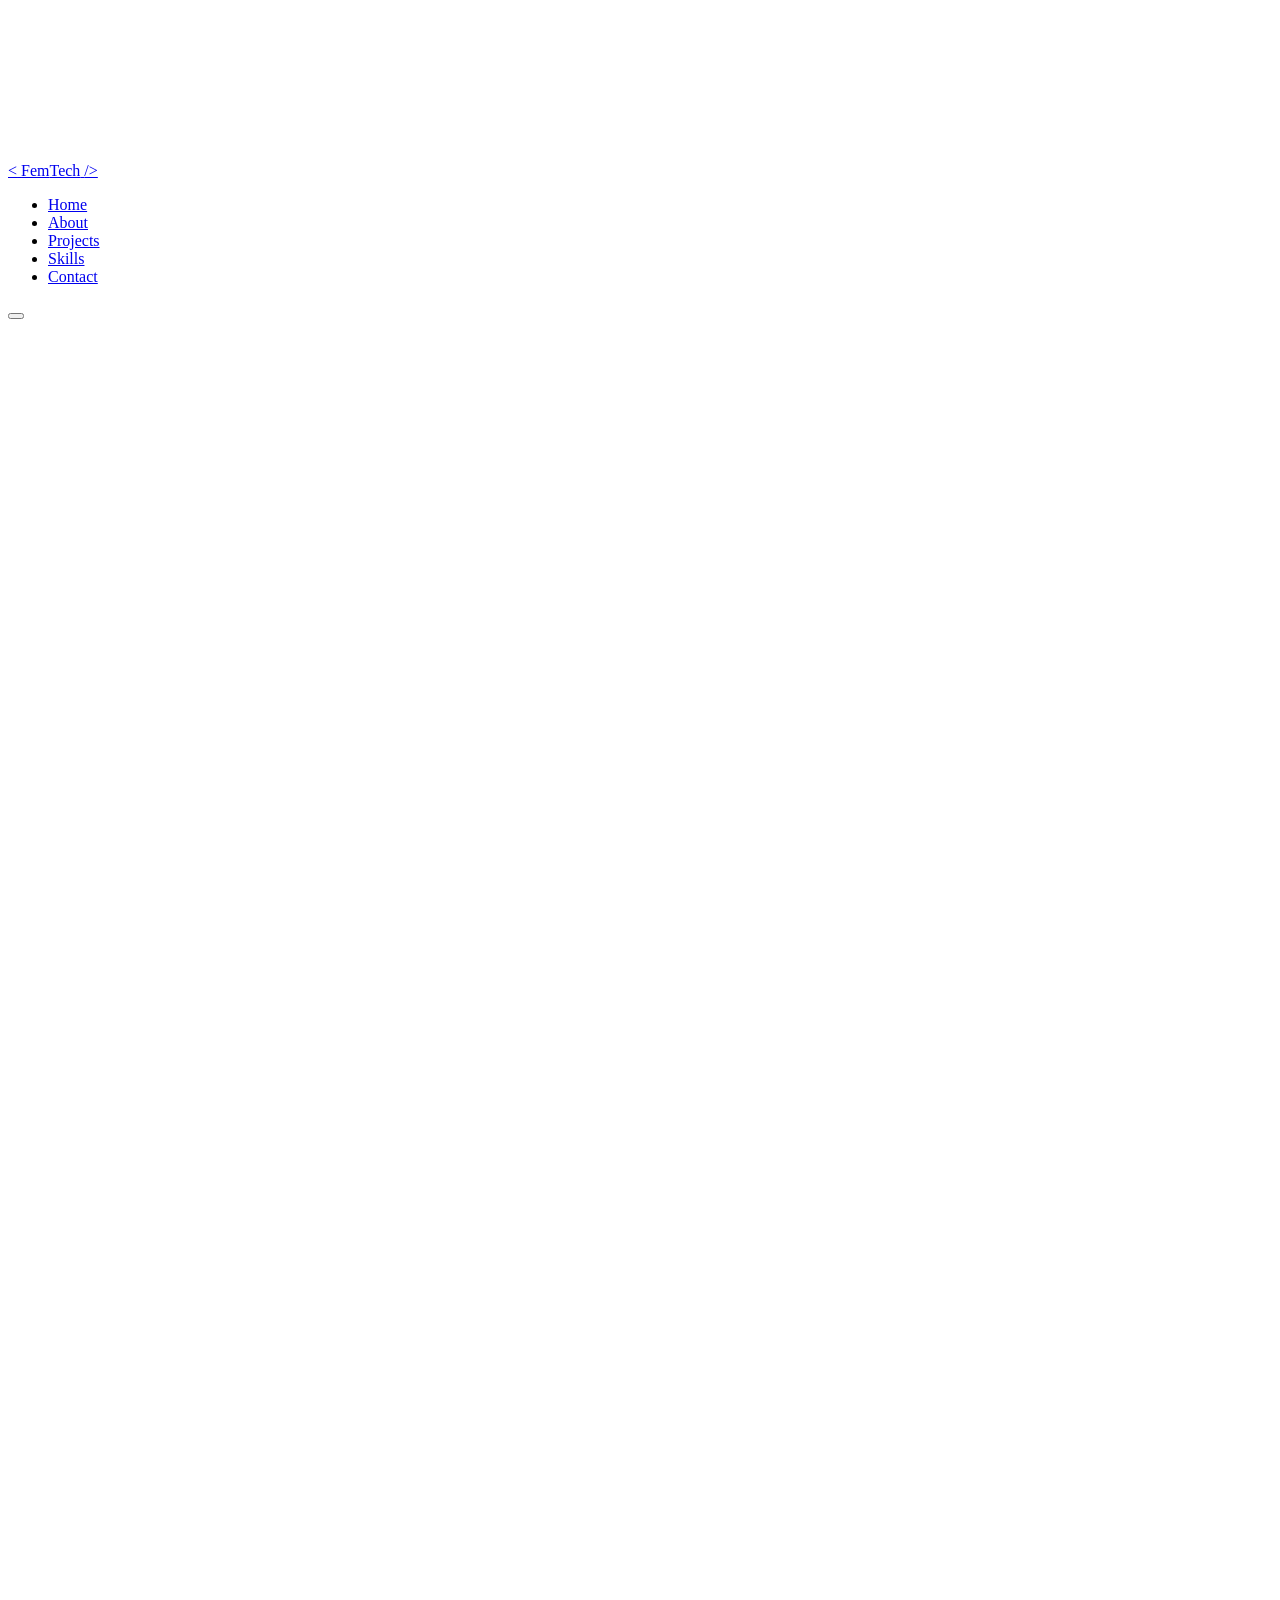
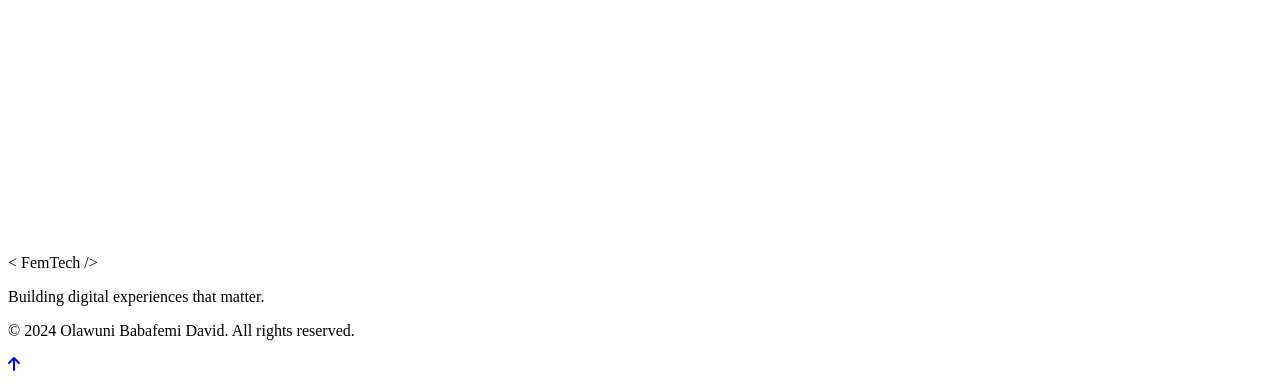
==== commit 3ff20b50: "Add files via upload" ====
--- a/index.html
+++ b/index.html
@@ -1,1030 +1,689 @@
-<!DOCTYPE html>
-<html lang="en">
-<head>
-    <meta charset="UTF-8">
-    <meta name="viewport" content="width=device-width, initial-scale=1.0">
-    <title>FemTech Technologies - Web Development & Digital Solutions in Ogun</title>
-    <meta name="description" content="Professional web development, mobile apps & blockchain solutions in Ogun, Nigeria. WhatsApp: +234 901 365 6460">
-    <meta name="keywords" content="Nigeria web development, Lagos tech company, e-learning solutions, blockchain developers, mobile app development Lagos">
-    <meta name="author" content="Babafemi David Olawuni">
-    
-    <!-- Open Graph / Facebook -->
-    <meta property="og:type" content="website">
-    <meta property="og:url" content="https://babafemi-olawuni-1.github.io/femtechtechnologies/">
-    <meta property="og:title" content="FemTech Technologies - Digital Solutions in Ogun">
-    <meta property="og:description" content="Professional web and mobile app development services in Ogun, Nigeria">
-    <meta property="og:image" content="https://babafemi-olawuni-1.github.io/femtechtechnologies/images/og-image.jpg">
-    
-    <!-- Twitter -->
-    <meta property="twitter:card" content="summary_large_image">
-    <meta property="twitter:url" content="https://babafemi-olawuni-1.github.io/femtechtechnologies/">
-    <meta property="twitter:title" content="FemTech Technologies - Digital Solutions">
-    <meta property="twitter:description" content="Professional web and mobile app development services in Ogun">
-    <meta property="twitter:image" content="https://babafemi-olawuni-1.github.io/femtechtechnologies/images/og-image.jpg">
-    
-    <!-- Facebook Pixel Code -->
-    <script>
-    !function(f,b,e,v,n,t,s)
-    {if(f.fbq)return;n=f.fbq=function(){n.callMethod?
-    n.callMethod.apply(n,arguments):n.queue.push(arguments)};
-    if(!f._fbq)f._fbq=n;n.push=n;n.loaded=!0;n.version='2.0';
-    n.queue=[];t=b.createElement(e);t.async=!0;
-    t.src=v;s=b.getElementsByTagName(e)[0];
-    s.parentNode.insertBefore(t,s)}(window, document,'script',
-    'https://connect.facebook.net/en_US/fbevents.js');
-    fbq('init', 'YOUR_PIXEL_ID');
-    fbq('track', 'PageView');
-    </script>
-    <noscript><img height="1" width="1" style="display:none"
-    src="https://www.facebook.com/tr?id=YOUR_PIXEL_ID&ev=PageView&noscript=1"
-    /></noscript>
-    
-    <link rel="stylesheet" href="https://cdnjs.cloudflare.com/ajax/libs/font-awesome/6.4.0/css/all.min.css">
-    <style>
-        :root {
-            --primary: #6c63ff;
-            --secondary: #4d44db;
-            --dark: #2a2a72;
-            --light: #f8f9fa;
-            --success: #28a745;
-            --warning: #ffc107;
-            --danger: #dc3545;
-            --gray: #6c757d;
-        }
-        
-        * {
-            margin: 0;
-            padding: 0;
-            box-sizing: border-box;
-            font-family: 'Segoe UI', Tahoma, Geneva, Verdana, sans-serif;
-        }
-        
-        body {
-            background-color: var(--light);
-            color: #333;
-            line-height: 1.6;
-        }
-        
-        .container {
-            width: 90%;
-            max-width: 1200px;
-            margin: 0 auto;
-            padding: 0 20px;
-        }
-        
-        section {
-            padding: 80px 0;
-        }
-        
-        h1, h2, h3, h4 {
-            margin-bottom: 20px;
-            line-height: 1.2;
-        }
-        
-        h1 {
-            font-size: 3rem;
-        }
-        
-        h2 {
-            font-size: 2.5rem;
-            text-align: center;
-            margin-bottom: 50px;
-            position: relative;
-        }
-        
-        h2::after {
-            content: '';
-            position: absolute;
-            bottom: -15px;
-            left: 50%;
-            transform: translateX(-50%);
-            width: 80px;
-            height: 4px;
-            background: var(--primary);
-            border-radius: 2px;
-        }
-        
-        p {
-            margin-bottom: 15px;
-        }
-        
-        .btn {
-            display: inline-block;
-            padding: 12px 30px;
-            background: var(--primary);
-            color: white;
-            border: none;
-            border-radius: 30px;
-            cursor: pointer;
-            text-decoration: none;
-            font-weight: 600;
-            transition: all 0.3s ease;
-            text-align: center;
-        }
-        
-        .btn:hover {
-            background: var(--secondary);
-            transform: translateY(-3px);
-            box-shadow: 0 10px 20px rgba(0, 0, 0, 0.1);
-        }
-        
-        .btn-outline {
-            background: transparent;
-            border: 2px solid var(--primary);
-            color: var(--primary);
-        }
-        
-        .btn-outline:hover {
-            background: var(--primary);
-            color: white;
-        }
-        
-        /* Header & Navigation */
-        header {
-            background-color: white;
-            box-shadow: 0 2px 10px rgba(0, 0, 0, 0.1);
-            position: fixed;
-            width: 100%;
-            top: 0;
-            z-index: 1000;
-        }
-        
-        nav {
-            display: flex;
-            justify-content: space-between;
-            align-items: center;
-            padding: 20px 0;
-        }
-        
-        .logo {
-            font-size: 1.8rem;
-            font-weight: 700;
-            color: var(--dark);
-            text-decoration: none;
-        }
-        
-        .logo span {
-            color: var(--primary);
-        }
-        
-        .nav-links {
-            display: flex;
-            list-style: none;
-        }
-        
-        .nav-links li {
-            margin-left: 30px;
-        }
-        
-        .nav-links a {
-            color: var(--dark);
-            text-decoration: none;
-            font-weight: 600;
-            transition: color 0.3s ease;
-        }
-        
-        .nav-links a:hover {
-            color: var(--primary);
-        }
-        
-        .menu-toggle {
-            display: none;
-            cursor: pointer;
-            font-size: 1.5rem;
-        }
-        
-        /* Hero Section */
-        #hero {
-            height: 100vh;
-            display: flex;
-            align-items: center;
-            background: linear-gradient(135deg, rgba(108, 99, 255, 0.1) 0%, rgba(77, 68, 219, 0.1) 100%);
-            padding-top: 80px;
-        }
-        
-        .hero-content {
-            display: flex;
-            align-items: center;
-            justify-content: space-between;
-        }
-        
-        .hero-text {
-            flex: 1;
-            padding-right: 50px;
-            padding-top: 150px;
-        }
-        
-        .hero-image {
-            flex: 1;
-            text-align: center;
-        }
-        
-        .hero-image img {
-            max-width: 100%;
-            height: auto;
-            animation: float 3s ease-in-out infinite;
-        }
-        
-        @keyframes float {
-            0% { transform: translateY(0px); }
-            50% { transform: translateY(-20px); }
-            100% { transform: translateY(0px); }
-        }
-        
-        /* About Section */
-        #about {
-            background-color: white;
-        }
-        
-        .about-content {
-            display: flex;
-            align-items: center;
-            gap: 50px;
-        }
-        
-        .about-image {
-            flex: 1;
-        }
-        
-        .about-image img {
-            width: 100%;
-            border-radius: 10px;
-            box-shadow: 0 20px 40px rgba(0, 0, 0, 0.1);
-        }
-        
-        .about-text {
-            flex: 1;
-        }
-        
-        .skills {
-            margin-top: 30px;
-        }
-        
-        .skill-item {
-            margin-bottom: 20px;
-        }
-        
-        .skill-name {
-            display: flex;
-            justify-content: space-between;
-            margin-bottom: 10px;
-        }
-        
-        .skill-bar {
-            height: 10px;
-            background: #e9ecef;
-            border-radius: 5px;
-            overflow: hidden;
-        }
-        
-        .skill-progress {
-            height: 100%;
-            background: var(--primary);
-            border-radius: 5px;
-        }
-        
-        /* Services Section */
-        #services {
-            background-color: #f8f9fa;
-        }
-        
-        .services-grid {
-            display: grid;
-            grid-template-columns: repeat(auto-fit, minmax(300px, 1fr));
-            gap: 30px;
-        }
-        
-        .service-card {
-            background: white;
-            padding: 30px;
-            border-radius: 10px;
-            box-shadow: 0 5px 15px rgba(0, 0, 0, 0.05);
-            transition: transform 0.3s ease, box-shadow 0.3s ease;
-            text-align: center;
-        }
-        
-        .service-card:hover {
-            transform: translateY(-10px);
-            box-shadow: 0 15px 30px rgba(0, 0, 0, 0.1);
-        }
-        
-        .service-icon {
-            font-size: 3rem;
-            color: var(--primary);
-            margin-bottom: 20px;
-        }
-        
-        /* Portfolio Section */
-        .portfolio-grid {
-            display: grid;
-            grid-template-columns: repeat(auto-fit, minmax(300px, 1fr));
-            gap: 30px;
-        }
-        
-        .portfolio-item {
-            position: relative;
-            border-radius: 10px;
-            overflow: hidden;
-            box-shadow: 0 5px 15px rgba(0, 0, 0, 0.1);
-        }
-        
-        .portfolio-image {
-            width: 100%;
-            height: 250px;
-            object-fit: cover;
-            transition: transform 0.5s ease;
-        }
-        
-        .portfolio-overlay {
-            position: absolute;
-            top: 0;
-            left: 0;
-            width: 100%;
-            height: 100%;
-            background: rgba(108, 99, 255, 0.9);
-            display: flex;
-            flex-direction: column;
-            justify-content: center;
-            align-items: center;
-            opacity: 0;
-            transition: opacity 0.3s ease;
-            padding: 20px;
-            text-align: center;
-            color: white;
-        }
-        
-        .portfolio-item:hover .portfolio-overlay {
-            opacity: 1;
-        }
-        
-        .portfolio-item:hover .portfolio-image {
-            transform: scale(1.1);
-        }
-        
-        /* Contact Section */
-        #contact {
-            background-color: white;
-        }
-        
-        .contact-container {
-            display: flex;
-            gap: 50px;
-        }
-        
-        .contact-info {
-            flex: 1;
-        }
-        
-        .contact-info h3 {
-            margin-bottom: 30px;
-        }
-        
-        .contact-details {
-            margin-bottom: 30px;
-        }
-        
-        .contact-item {
-            display: flex;
-            align-items: center;
-            margin-bottom: 20px;
-        }
-        
-        .contact-icon {
-            width: 50px;
-            height: 50px;
-            background: var(--primary);
-            color: white;
-            border-radius: 50%;
-            display: flex;
-            justify-content: center;
-            align-items: center;
-            margin-right: 20px;
-            font-size: 1.2rem;
-        }
-        
-        .contact-form {
-            flex: 1;
-            background: #f8f9fa;
-            padding: 40px;
-            border-radius: 10px;
-            box-shadow: 0 5px 15px rgba(0, 0, 0, 0.05);
-        }
-        
-        .form-group {
-            margin-bottom: 20px;
-        }
-        
-        .form-control {
-            width: 100%;
-            padding: 15px;
-            border: 1px solid #ddd;
-            border-radius: 5px;
-            font-size: 1rem;
-        }
-        
-        textarea.form-control {
-            min-height: 150px;
-            resize: vertical;
-        }
-        
-        /* Social Media Buttons */
-        .social-media-section {
-            margin: 40px 0;
-            text-align: center;
-        }
-        
-        .social-btn {
-            display: inline-flex;
-            align-items: center;
-            padding: 12px 25px;
-            margin: 10px 5px;
-            background: var(--primary);
-            color: white;
-            border-radius: 30px;
-            text-decoration: none;
-            transition: all 0.3s ease;
-        }
-        
-        .social-btn:hover {
-            background: var(--secondary);
-            transform: translateY(-3px);
-            box-shadow: 0 5px 15px rgba(0, 0, 0, 0.1);
-        }
-        
-        .social-btn i {
-            margin-right: 10px;
-            font-size: 1.2rem;
-        }
-        
-        /* Footer */
-        footer {
-            background: var(--dark);
-            color: white;
-            padding: 50px 0 20px;
-        }
-        
-        .footer-content {
-            display: flex;
-            justify-content: space-between;
-            margin-bottom: 40px;
-        }
-        
-        .footer-column {
-            flex: 1;
-            padding: 0 20px;
-        }
-        
-        .footer-column h3 {
-            margin-bottom: 20px;
-            position: relative;
-            padding-bottom: 10px;
-        }
-        
-        .footer-column h3::after {
-            content: '';
-            position: absolute;
-            bottom: 0;
-            left: 0;
-            width: 50px;
-            height: 2px;
-            background: var(--primary);
-        }
-        
-        .footer-links {
-            list-style: none;
-        }
-        
-        .footer-links li {
-            margin-bottom: 10px;
-        }
-        
-        .footer-links a {
-            color: #adb5bd;
-            text-decoration: none;
-            transition: color 0.3s ease;
-        }
-        
-        .footer-links a:hover {
-            color: white;
-        }
-        
-        .social-links {
-            display: flex;
-            gap: 15px;
-        }
-        
-        .social-links a {
-            display: flex;
-            align-items: center;
-            justify-content: center;
-            width: 40px;
-            height: 40px;
-            background: rgba(255, 255, 255, 0.1);
-            border-radius: 50%;
-            color: white;
-            transition: all 0.3s ease;
-        }
-        
-        .social-links a:hover {
-            background: var(--primary);
-            transform: translateY(-3px);
-        }
-        
-        .copyright {
-            text-align: center;
-            padding-top: 20px;
-            border-top: 1px solid rgba(255, 255, 255, 0.1);
-            color: #adb5bd;
-            font-size: 0.9rem;
-        }
-        
-        /* Responsive Design */
-        @media (max-width: 992px) {
-            .hero-content, .about-content, .contact-container {
-                flex-direction: column;
-            }
-            
-            .hero-text, .about-text, .contact-info, .contact-form {
-                padding-right: 0;
-                margin-bottom: 50px;
-            }
-            
-            .hero-image, .about-image {
-                margin-top: 50px;
-            }
-        }
-        
-        @media (max-width: 768px) {
-            .menu-toggle {
-                display: block;
-            }
-            
-            .nav-links {
-                position: fixed;
-                top: 80px;
-                left: -100%;
-                width: 100%;
-                height: calc(100vh - 80px);
-                background: white;
-                flex-direction: column;
-                align-items: center;
-                padding: 40px 0;
-                transition: left 0.3s ease;
-                box-shadow: 0 5px 10px rgba(0, 0, 0, 0.1);
-            }
-            
-            .nav-links.active {
-                left: 0;
-            }
-            
-            .nav-links li {
-                margin: 15px 0;
-            }
-            
-            .footer-content {
-                flex-wrap: wrap;
-            }
-            
-            .footer-column {
-                flex: 100%;
-                margin-bottom: 30px;
-            }
-        }
-        
-        @media (max-width: 576px) {
-            h1 {
-                font-size: 2.5rem;
-            }
-            
-            h2 {
-                font-size: 2rem;
-            }
-            
-            section {
-                padding: 60px 0;
-            }
-            
-            .social-btn {
-                width: 100%;
-                justify-content: center;
-                margin: 5px 0;
-            }
-        }
-    </style>
-</head>
-<body>
-    <!-- Header -->
-    <header>
-        <div class="container">
-            <nav>
-                <a href="#" class="logo">Fem<span>Tech</span></a>
-                <div class="menu-toggle" id="mobile-menu">
-                    <i class="fas fa-bars"></i>
-                </div>
-                <ul class="nav-links" id="nav-links">
-                    <li><a href="#hero">Home</a></li>
-                    <li><a href="#about">About</a></li>
-                    <li><a href="#services">Services</a></li>
-                    <li><a href="#portfolio">Portfolio</a></li>
-                    <li><a href="#contact">Contact</a></li>
-                </ul>
-            </nav>
-        </div>
-    </header>
-
-    <!-- Hero Section -->
-    <section id="hero">
-        <div class="container">
-            <div class="hero-content">
-                <div class="hero-text">
-                    <h1>Web Development & Digital Solutions in Ogun</h1>
-                    <p>FemTech Technologies builds custom websites, mobile apps, and blockchain solutions for businesses across Nigeria. WhatsApp: +234 901 365 6460</p>
-                    <div class="hero-buttons">
-                        <a href="#contact" class="btn">Get Started</a>
-                        <a href="#portfolio" class="btn btn-outline">Our Work</a>
-                    </div>
-                </div>
-                <div class="hero-image">
-                    <img src="https://images.unsplash.com/photo-1551288049-bebda4e38f71?ixlib=rb-4.0.3&ixid=M3wxMjA3fDB8MHxwaG90by1wYWdlfHx8fGVufDB8fHx8fA%3D%3D&auto=format&fit=crop&w=1470&q=80" alt="FemTech web development team in Ogun">
-                </div>
-            </div>
-        </div>
-    </section>
-
-    <!-- About Section -->
-    <section id="about">
-        <div class="container">
-            <h2>About FemTech</h2>
-            <div class="about-content">
-                <div class="about-text">
-                    <h3>Innovative Digital Solutions Tailored to Your Needs</h3>
-                    <p>FemTech Technologies is a forward-thinking digital solutions provider founded by Babafemi David Olawuni. We specialize in building robust, scalable web applications that solve real-world problems.</p>
-                    <p>Our expertise spans across web development, educational technology systems, blockchain integration, and custom business solutions that drive engagement and revenue.</p>
-                    <div class="skills">
-                        <div class="skill-item">
-                            <div class="skill-name">
-                                <span>Web Development</span>
-                                <span>95%</span>
-                            </div>
-                            <div class="skill-bar">
-                                <div class="skill-progress" style="width: 95%;"></div>
-                            </div>
-                        </div>
-                        <div class="skill-item">
-                            <div class="skill-name">
-                                <span>Mobile Development</span>
-                                <span>85%</span>
-                            </div>
-                            <div class="skill-bar">
-                                <div class="skill-progress" style="width: 85%;"></div>
-                            </div>
-                        </div>
-                        <div class="skill-item">
-                            <div class="skill-name">
-                                <span>UI/UX Design</span>
-                                <span>90%</span>
-                            </div>
-                            <div class="skill-bar">
-                                <div class="skill-progress" style="width: 90%;"></div>
-                            </div>
-                        </div>
-                    </div>
-                </div>
-                <div class="about-image">
-                    <img src="https://images.unsplash.com/photo-1522071820081-009f0129c71c?ixlib=rb-4.0.3&ixid=M3wxMjA3fDB8MHxwaG90by1wYWdlfHx8fGVufDB8fHx8fA%3D%3D&auto=format&fit=crop&w=1470&q=80" alt="FemTech Technologies team working">
-                </div>
-            </div>
-        </div>
-    </section>
-
-    <!-- Services Section -->
-    <section id="services">
-        <div class="container">
-            <h2>Our Services</h2>
-            <div class="services-grid">
-                <div class="service-card">
-                    <div class="service-icon">
-                        <i class="fas fa-laptop-code"></i>
-                    </div>
-                    <h3>Custom Web Development</h3>
-                    <p>We build responsive, high-performance websites and web applications tailored to your specific business requirements.</p>
-                </div>
-                <div class="service-card">
-                    <div class="service-icon">
-                        <i class="fas fa-graduation-cap"></i>
-                    </div>
-                    <h3>E-Learning Systems</h3>
-                    <p>Complete learning management solutions with course creation, student tracking, and certification features.</p>
-                </div>
-                <div class="service-card">
-                    <div class="service-icon">
-                        <i class="fas fa-mobile-alt"></i>
-                    </div>
-                    <h3>Mobile Development</h3>
-                    <p>Cross-platform mobile applications that work seamlessly on both iOS and Android devices.</p>
-                </div>
-                <div class="service-card">
-                    <div class="service-icon">
-                        <i class="fas fa-chart-line"></i>
-                    </div>
-                    <h3>Business Automation</h3>
-                    <p>Streamline your operations with custom CRM, ERP, and workflow automation solutions.</p>
-                </div>
-                <div class="service-card">
-                    <div class="service-icon">
-                        <i class="fas fa-link"></i>
-                    </div>
-                    <h3>Blockchain Integration</h3>
-                    <p>Secure, decentralized solutions including smart contracts, digital wallets, and token systems.</p>
-                </div>
-                <div class="service-card">
-                    <div class="service-icon">
-                        <i class="fas fa-search-dollar"></i>
-                    </div>
-                    <h3>SEO & Digital Marketing</h3>
-                    <p>Increase your online visibility and attract more customers with our proven marketing strategies.</p>
-                </div>
-            </div>
-        </div>
-    </section>
-
-    <!-- Portfolio Section -->
-    <section id="portfolio">
-        <div class="container">
-            <h2>Our Portfolio</h2>
-            <div class="portfolio-grid">
-                <div class="portfolio-item">
-                    <img src="https://images.unsplash.com/photo-1467232004584-a241de8bcf5d?ixlib=rb-4.0.3&ixid=M3wxMjA3fDB8MHxwaG90by1wYWdlfHx8fGVufDB8fHx8fA%3D%3D&auto=format&fit=crop&w=1469&q=80" alt="FemTech Digital Courses platform" class="portfolio-image">
-                    <div class="portfolio-overlay">
-                        <h3>FemTech Digital Courses</h3>
-                        <p>A comprehensive e-learning platform with wallet system and user-generated content.</p>
-                        <a href="#" class="btn btn-outline">View Project</a>
-                    </div>
-                </div>
-
-                <div class="portfolio-item">
-                    <img src="https://images.unsplash.com/photo-1551434678-e076c223a692?ixlib=rb-4.0.3&ixid=M3wxMjA3fDB8MHxwaG90by1wYWdlfHx8fGVufDB8fHx8fA%3D%3D&auto=format&fit=crop&w=1470&q=80" alt="Bigtenx.com blockchain platform" class="portfolio-image">
-                    <div class="portfolio-overlay">
-                        <h3>Bigtenx.com</h3>
-                        <p>Blockchain-integrated affiliate platform with advertising and digital asset trading.</p>
-                        <a href="#" class="btn btn-outline">View Project</a>
-                    </div>
-                </div>
-            </div>
-        </div>
-    </section>
-
-    <!-- Contact Section -->
-    <section id="contact">
-        <div class="container">
-            <h2>Get In Touch</h2>
-            <div class="contact-container">
-                <div class="contact-info">
-                    <h3>Let's Talk About Your Project</h3>
-                    <p>Have a project in mind or want to discuss how FemTech Technologies can help your business? Reach out to us through any of the channels below.</p>
-                    <div class="contact-details">
-                        <div class="contact-item">
-                            <div class="contact-icon">
-                                <i class="fas fa-map-marker-alt"></i>
-                            </div>
-                            <div>
-                                <h4>Location</h4>
-                                <p>Ogun, Nigeria</p>
-                            </div>
-                        </div>
-                        <div class="contact-item">
-                            <div class="contact-icon">
-                                <i class="fas fa-envelope"></i>
-                            </div>
-                            <div>
-                                <h4>Email</h4>
-                                <p>babafemiolawuni@gmail.com</p>
-                            </div>
-                        </div>
-                        <div class="contact-item">
-                            <div class="contact-icon">
-                                <i class="fas fa-phone"></i>
-                            </div>
-                            <div>
-                                <h4>Phone</h4>
-                                <p>+234 901 365 6460</p>
-                            </div>
-                        </div>
-                    </div>
-                    
-                    <div class="social-media-section">
-                        <h3>Connect With Us</h3>
-                        <div style="margin-top: 20px;">
-                            <a href="https://www.facebook.com/profile.php?id=61576890404001" target="_blank" class="social-btn">
-                                <i class="fab fa-facebook-f"></i> Facebook Page
-                            </a>
-                            <a href="https://wa.me/2349013656460" target="_blank" class="social-btn">
-                                <i class="fab fa-whatsapp"></i> WhatsApp Chat
-                            </a>
-                            <a href="mailto:babafemiolawuni@gmail.com" class="social-btn">
-                                <i class="fas fa-envelope"></i> Email Us
-                            </a>
-                        </div>
-                    </div>
-                </div>
-                
-                <div class="contact-form">
-                    <form id="whatsappForm">
-                        <div class="form-group">
-                            <input type="text" name="name" class="form-control" placeholder="Your Name" required>
-                        </div>
-                        <div class="form-group">
-                            <input type="tel" name="phone" class="form-control" placeholder="Your WhatsApp Number" required>
-                        </div>
-                        <div class="form-group">
-                            <input type="email" name="email" class="form-control" placeholder="Your Email (optional)">
-                        </div>
-                        <div class="form-group">
-                            <select name="service" class="form-control" required>
-                                <option value="">Select Service Needed</option>
-                                <option value="Web Development">Website Development</option>
-                                <option value="Mobile App">Mobile Application</option>
-                                <option value="E-Learning System">E-Learning Platform</option>
-                                <option value="Blockchain">Blockchain Solution</option>
-                                <option value="Digital Marketing">Digital Marketing</option>
-                                <option value="Other">Other Service</option>
-                            </select>
-                        </div>
-                        <div class="form-group">
-                            <textarea name="message" class="form-control" placeholder="Describe your project needs" required rows="5"></textarea>
-                        </div>
-                        <button type="submit" class="btn">
-                            <i class="fab fa-whatsapp"></i> Send via WhatsApp
-                        </button>
-                    </form>
-                </div>
-            </div>
-        </div>
-    </section>
-
-    <!-- Footer -->
-    <footer>
-        <div class="container">
-            <div class="footer-content">
-                <div class="footer-column">
-                    <h3>FemTech</h3>
-                    <p>Building impactful digital solutions that empower individuals, institutions, and businesses.</p>
-                    <div class="social-links">
-                        <a href="https://www.facebook.com/profile.php?id=61576890404001" target="_blank"><i class="fab fa-facebook-f"></i></a>
-                        <a href="https://wa.me/2349013656460" target="_blank"><i class="fab fa-whatsapp"></i></a>
-                        <a href="#" target="_blank"><i class="fab fa-twitter"></i></a>
-                        <a href="#" target="_blank"><i class="fab fa-linkedin-in"></i></a>
-                    </div>
-                </div>
-                <div class="footer-column">
-                    <h3>Quick Links</h3>
-                    <ul class="footer-links">
-                        <li><a href="#hero">Home</a></li>
-                        <li><a href="#about">About</a></li>
-                        <li><a href="#services">Services</a></li>
-                        <li><a href="#portfolio">Portfolio</a></li>
-                        <li><a href="#contact">Contact</a></li>
-                    </ul>
-                </div>
-                <div class="footer-column">
-                    <h3>Services</h3>
-                    <ul class="footer-links">
-                        <li><a href="#">Web Development</a></li>
-                        <li><a href="#">Mobile Apps</a></li>
-                        <li><a href="#">Blockchain</a></li>
-                        <li><a href="#">Digital Marketing</a></li>
-                        <li><a href="#">SEO</a></li>
-                    </ul>
-                </div>
-                <div class="footer-column">
-                    <h3>Newsletter</h3>
-                    <p>Subscribe to our newsletter for the latest updates.</p>
-                    <form class="newsletter-form">
-                        <div class="form-group">
-                            <input type="email" class="form-control" placeholder="Your Email" required>
-                        </div>
-                        <button type="submit" class="btn">Subscribe</button>
-                    </form>
-                </div>
-            </div>
-            <div class="copyright">
-                <p>&copy; 2025 FemTech Technologies. All Rights Reserved.</p>
-            </div>
-        </div>
-    </footer>
-
-    <!-- JavaScript -->
-    <script>
-        // Mobile Menu Toggle
-        const menuToggle = document.getElementById('mobile-menu');
-        const navLinks = document.getElementById('nav-links');
-        
-        menuToggle.addEventListener('click', () => {
-            navLinks.classList.toggle('active');
-        });
-        
-        // Close mobile menu when clicking a link
-        document.querySelectorAll('.nav-links a').forEach(link => {
-            link.addEventListener('click', () => {
-                navLinks.classList.remove('active');
-            });
-        });
-        
-        // Smooth scrolling for anchor links
-        document.querySelectorAll('a[href^="#"]').forEach(anchor => {
-            anchor.addEventListener('click', function(e) {
-                e.preventDefault();
-                
-                const targetId = this.getAttribute('href');
-                const targetElement = document.querySelector(targetId);
-                
-                window.scrollTo({
-                    top: targetElement.offsetTop - 80,
-                    behavior: 'smooth'
-                });
-            });
-        });
-        
-        // Sticky header on scroll
-        window.addEventListener('scroll', function() {
-            const header = document.querySelector('header');
-            header.classList.toggle('sticky', window.scrollY > 0);
-        });
-
-        // WhatsApp Form Submission
-        document.getElementById('whatsappForm').addEventListener('submit', function(e) {
-            e.preventDefault();
-            
-            const formData = new FormData(this);
-            const phone = "2349013656460";
-            
-            let message = `*NEW CLIENT ENQUIRY - FemTech Technologies*\n\n`;
-            message += `👤 *Name:* ${formData.get('name')}\n`;
-            message += `📞 *Phone:* ${formData.get('phone')}\n`;
-            if(formData.get('email')) message += `📧 *Email:* ${formData.get('email')}\n`;
-            message += `🛠 *Service Needed:* ${formData.get('service')}\n\n`;
-            message += `*Project Details:*\n${formData.get('message')}\n\n`;
-            message += `_Submitted via FemTech Website_`;
-            
-            const encodedMessage = encodeURIComponent(message);
-            window.open(`https://wa.me/${phone}?text=${encodedMessage}`, '_blank');
-            
-            alert("Thank you! You'll be redirected to WhatsApp to complete your inquiry.");
-            
-            // Save to local storage
-            const submission = {
-                ...Object.fromEntries(formData),
-                timestamp: new Date().toISOString()
-            };
-            localStorage.setItem('whatsapp_submission', JSON.stringify(submission));
-            
-            // Track conversion in Facebook Pixel
-            if(typeof fbq !== 'undefined') {
-                fbq('track', 'Lead');
-            }
-        });
-
-        // Newsletter Subscription
-        const newsletterForm = document.querySelector('.newsletter-form');
-        if(newsletterForm) {
-            newsletterForm.addEventListener('submit', function(e) {
-                e.preventDefault();
-                const email = this.querySelector('[type="email"]').value;
-                
-                if(/^[^\s@]+@[^\s@]+\.[^\s@]+$/.test(email)) {
-                    let subscribers = JSON.parse(localStorage.getItem('newsletterSubscribers') || '[]');
-                    if(!subscribers.includes(email)) {
-                        subscribers.push(email);
-                        localStorage.setItem('newsletterSubscribers', JSON.stringify(subscribers));
-                        alert('Thank you for subscribing to our newsletter!');
-                        this.reset();
-                    } else {
-                        alert('This email is already subscribed.');
-                    }
-                } else {
-                    alert('Please enter a valid email address.');
-                }
-            });
-        }
-    </script>
-    
-    <!-- Monetag Ad Code -->
-    <script>
-        var monetag = monetag || {};
-        monetag.ad = '<div id="container-mntn-xx-xx"></div>';
-        monetag.pub = 'YOUR_PUBLISHER_ID';
-        monetag.placer = '#container-mntn-xx-xx';
-        monetag.params = {
-            bd: '#6c63ff',
-            bg: '#f8f9fa',
-            text: '#2a2a72
-        };
-        (function(){
-            var d=document, s=d.createElement('script');
-            s.src='https://cdn.monetag.com/ads/js/monetag.js';
-            s.async=true;
-            d.head.appendChild(s);
-        })();
-    </script>
-</body>
+<!DOCTYPE html>
+<html lang="en">
+<head>
+    <meta charset="UTF-8">
+    <meta name="viewport" content="width=device-width, initial-scale=1.0">
+    <title>Olawuni Babafemi David | FemTech</title>
+    
+    <!-- Fonts -->
+    <link href="https://fonts.googleapis.com/css2?family=Inter:wght@300;400;500;600;700;800&display=swap" rel="stylesheet">
+    <link href="https://fonts.googleapis.com/css2?family=Fira+Code:wght@400;500;600&display=swap" rel="stylesheet">
+    
+    <!-- Icons -->
+    <link rel="stylesheet" href="https://cdnjs.cloudflare.com/ajax/libs/font-awesome/6.0.0/css/all.min.css">
+    
+    <!-- AOS -->
+    <link href="https://unpkg.com/aos@2.3.1/dist/aos.css" rel="stylesheet">
+    
+    <!-- Main CSS -->
+    <link rel="stylesheet" href="css/style.css">
+</head>
+<body>
+    <!-- Code Rain Background -->
+    <canvas id="code-rain"></canvas>
+    
+    <!-- Custom Cursor -->
+    <div class="cursor"></div>
+    <div class="cursor-follower"></div>
+
+    <!-- Navigation -->
+    <nav class="navbar">
+        <div class="container">
+            <div class="navbar-wrapper">
+                <a href="#home" class="logo">
+                    <span class="logo-bracket">&lt;</span>
+                    <span class="logo-text">Fem<span class="logo-highlight">Tech</span></span>
+                    <span class="logo-bracket">/&gt;</span>
+                </a>
+                
+                <ul class="nav-menu">
+                    <li class="nav-item">
+                        <a href="#home" class="nav-link active">Home</a>
+                    </li>
+                    <li class="nav-item">
+                        <a href="#about" class="nav-link">About</a>
+                    </li>
+                    <li class="nav-item">
+                        <a href="#projects" class="nav-link">Projects</a>
+                    </li>
+                    <li class="nav-item">
+                        <a href="#skills" class="nav-link">Skills</a>
+                    </li>
+                    <li class="nav-item">
+                        <a href="#contact" class="nav-link">Contact</a>
+                    </li>
+                </ul>
+                
+                <button class="mobile-toggle">
+                    <span></span>
+                    <span></span>
+                    <span></span>
+                </button>
+            </div>
+        </div>
+    </nav>
+
+    <main>
+        <!-- HOME SECTION -->
+        <section id="home" class="section home">
+            <div class="container">
+                <div class="home-grid">
+                    <!-- Left Content -->
+                    <div class="home-content" data-aos="fade-right">
+                        <div class="home-badge">
+                            <span class="badge-line"></span>
+                            <span class="badge-text">WELCOME TO MY PORTFOLIO</span>
+                        </div>
+                        
+                        <h1 class="home-title">
+                            <span class="title-line">
+                                <span class="title-greeting">Hi, I'm</span>
+                                <span class="title-name">Olawuni</span>
+                            </span>
+                            <span class="title-line">
+                                <span class="title-name">Babafemi</span>
+                                <span class="title-name highlight">David</span>
+                            </span>
+                        </h1>
+                        
+                        <div class="home-typed">
+                            <span class="typed-prefix">I</span>
+                            <div class="typed-container">
+                                <span class="typed-text" id="typed-text"></span>
+                                <span class="typed-cursor">|</span>
+                            </div>
+                        </div>
+                        
+                        <p class="home-description">
+                            I'm a <strong>Web Developer</strong> with 5+ years of experience, 
+                            founder of <strong>FemTech</strong>. I specialize in building 
+                            modern, responsive websites that solve real problems.
+                        </p>
+                        
+                        <div class="home-location">
+                            <i class="fas fa-map-pin"></i>
+                            <span>Mowe, Ogun State, Nigeria</span>
+                        </div>
+                        
+                        <!-- TECH STACK -->
+                        <div class="home-tech">
+                            <div class="tech-label">My Tech Stack:</div>
+                            <div class="tech-icons">
+                                <img src="assets/logos/html.svg" alt="HTML" class="tech-icon" title="HTML5">
+                                <img src="assets/logos/css.svg" alt="CSS" class="tech-icon" title="CSS3">
+                                <img src="assets/logos/js.svg" alt="JavaScript" class="tech-icon" title="JavaScript">
+                                <img src="assets/logos/php.svg" alt="PHP" class="tech-icon" title="PHP">
+                            </div>
+                        </div>
+                        
+                        <div class="home-cta">
+                            <a href="#projects" class="btn btn-primary">
+                                <span>View My Work</span>
+                                <i class="fas fa-arrow-right"></i>
+                            </a>
+                            <a href="#contact" class="btn btn-outline">
+                                <span>Hire Me</span>
+                                <i class="fas fa-paper-plane"></i>
+                            </a>
+                        </div>
+                        
+                        <!-- Social Links -->
+                        <div class="home-social">
+                            <a href="https://github.com/yourusername" class="social-link" target="_blank"><i class="fab fa-github"></i></a>
+                            <a href="https://linkedin.com/in/yourprofile" class="social-link" target="_blank"><i class="fab fa-linkedin-in"></i></a>
+                            <a href="https://web.facebook.com/babafemidavidolawuni" class="social-link" target="_blank"><i class="fab fa-facebook-f"></i></a>
+                            <a href="https://www.instagram.com/femtech.technologies" class="social-link" target="_blank"><i class="fab fa-instagram"></i></a>
+                        </div>
+                    </div>
+                    
+                    <!-- Right Image -->
+                    <div class="home-visual" data-aos="fade-left">
+                        <div class="visual-wrapper">
+                            <div class="visual-image">
+                                <img src="assets/images/hero-placeholder.png" alt="Olawuni Babafemi David" class="profile-image">
+                                <div class="image-overlay"></div>
+                            </div>
+                            
+                            <!-- Experience Badge -->
+                            <div class="visual-badge">
+                                <div class="badge-icon">
+                                    <i class="fas fa-code"></i>
+                                </div>
+                                <div class="badge-info">
+                                    <span class="badge-label">Experience</span>
+                                    <span class="badge-value">5+ Years</span>
+                                </div>
+                            </div>
+                            
+                            <!-- Projects Badge -->
+                            <div class="visual-badge bottom">
+                                <div class="badge-icon">
+                                    <i class="fas fa-rocket"></i>
+                                </div>
+                                <div class="badge-info">
+                                    <span class="badge-label">Projects</span>
+                                    <span class="badge-value">50+ Done</span>
+                                </div>
+                            </div>
+                        </div>
+                    </div>
+                </div>
+            </div>
+        </section>
+
+        <!-- ABOUT SECTION -->
+        <section id="about" class="section about">
+            <div class="container">
+                <div class="section-header" data-aos="fade-up">
+                    <span class="section-subtitle">GET TO KNOW ME</span>
+                    <h2 class="section-title">About <span class="highlight">Me</span></h2>
+                    <div class="section-line"></div>
+                </div>
+                
+                <div class="about-grid">
+                    <div class="about-content" data-aos="fade-right">
+                        <h3 class="about-name">Olawuni Babafemi David</h3>
+                        <div class="about-role">Founder & Lead Developer @ FemTech</div>
+                        
+                        <div class="about-text">
+                            <p class="about-paragraph">
+                                I'm a passionate web developer with over 5 years of experience crafting 
+                                digital solutions that solve real-world problems. Based in Mowe, Ogun State, 
+                                I've worked with clients across Nigeria and beyond.
+                            </p>
+                            
+                            <p class="about-paragraph">
+                                My journey into web development started with curiosity and grew into a mission: 
+                                to build websites and applications that don't just look good—they perform 
+                                exceptionally well. Every line of code I write is driven by a commitment to 
+                                quality and user experience.
+                            </p>
+                            
+                            <p class="about-paragraph">
+                                As the founder of FemTech, I specialize in <strong>HTML, CSS, JavaScript, and PHP</strong>. 
+                                I deliver projects on time, communicate clearly, and exceed client expectations.
+                            </p>
+                        </div>
+                        
+                        <!-- Stats -->
+                        <div class="about-stats">
+                            <div class="stat-item">
+                                <span class="stat-number" data-target="5">5+</span>
+                                <span class="stat-label">Years</span>
+                            </div>
+                            <div class="stat-item">
+                                <span class="stat-number" data-target="50">50+</span>
+                                <span class="stat-label">Projects</span>
+                            </div>
+                            <div class="stat-item">
+                                <span class="stat-number" data-target="30">30+</span>
+                                <span class="stat-label">Clients</span>
+                            </div>
+                            <div class="stat-item">
+                                <span class="stat-number" data-target="100">100%</span>
+                                <span class="stat-label">Satisfaction</span>
+                            </div>
+                        </div>
+                        
+                        <!-- CV Button -->
+                        <a href="#" class="btn btn-primary">
+                            <span>Download CV</span>
+                            <i class="fas fa-download"></i>
+                        </a>
+                    </div>
+                    
+                    <div class="about-code" data-aos="fade-left">
+                        <div class="code-window">
+                            <div class="code-header">
+                                <span class="code-dot red"></span>
+                                <span class="code-dot yellow"></span>
+                                <span class="code-dot green"></span>
+                                <span class="code-title">about-me.php</span>
+                            </div>
+                            <div class="code-body">
+                                <pre><span class="code-comment">// Developer profile</span>
+<span class="code-var">$femi</span> = [
+    <span class="code-key">'name'</span> => <span class="code-string">'Olawuni Babafemi David'</span>,
+    <span class="code-key">'brand'</span> => <span class="code-string">'FemTech'</span>,
+    <span class="code-key">'location'</span> => <span class="code-string">'Mowe, Ogun State'</span>,
+    <span class="code-key">'experience'</span> => <span class="code-number">5</span>,
+    <span class="code-key">'skills'</span> => [
+        <span class="code-string">'HTML5'</span>,
+        <span class="code-string">'CSS3'</span>,
+        <span class="code-string">'JavaScript'</span>,
+        <span class="code-string">'PHP'</span>
+    ],
+    <span class="code-key">'philosophy'</span> => <span class="code-string">'Build things that matter'</span>
+];</pre>
+                            </div>
+                        </div>
+                    </div>
+                </div>
+            </div>
+        </section>
+
+        <!-- PROJECTS SECTION -->
+        <section id="projects" class="section projects">
+            <div class="container">
+                <div class="section-header" data-aos="fade-up">
+                    <span class="section-subtitle">MY WORK</span>
+                    <h2 class="section-title">Featured <span class="highlight">Projects</span></h2>
+                    <div class="section-line"></div>
+                </div>
+                
+                <div class="projects-grid">
+                    <!-- Project 1 - Ijebu Rewa Blog -->
+                    <div class="project-card" data-aos="fade-up">
+                        <div class="project-media">
+                            <img src="assets/images/ijeburewa.png" alt="Ijebu Rewa Blog" class="project-image">
+                            <div class="project-overlay">
+                                <div class="project-links">
+                                    <a href="https://ijeburewablog.com.ng" class="project-link" target="_blank">
+                                        <i class="fas fa-external-link-alt"></i>
+                                    </a>
+                                    <a href="#" class="project-link" target="_blank">
+                                        <i class="fab fa-github"></i>
+                                    </a>
+                                </div>
+                            </div>
+                        </div>
+                        <div class="project-info">
+                            <h3 class="project-title">Ijebu Rewa Blog</h3>
+                            <p class="project-description">
+                                A modern blog website for Ijebu Rewa with news, articles, and community engagement features. Built with PHP and MySQL for dynamic content management.
+                            </p>
+                            <div class="project-tech">
+                                <span class="tech-badge">HTML</span>
+                                <span class="tech-badge">CSS</span>
+                                <span class="tech-badge">JavaScript</span>
+                                <span class="tech-badge">PHP</span>
+                            </div>
+                        </div>
+                    </div>
+                    
+                    <!-- Project 2 - Atayese FM -->
+                    <div class="project-card" data-aos="fade-up" data-aos-delay="50">
+                        <div class="project-media">
+                            <img src="assets/images/atayese.png" alt="Atayese FM" class="project-image">
+                            <div class="project-overlay">
+                                <div class="project-links">
+                                    <a href="https://atayesefm.com.ng" class="project-link" target="_blank">
+                                        <i class="fas fa-external-link-alt"></i>
+                                    </a>
+                                    <a href="#" class="project-link" target="_blank">
+                                        <i class="fab fa-github"></i>
+                                    </a>
+                                </div>
+                            </div>
+                        </div>
+                        <div class="project-info">
+                            <h3 class="project-title">Atayese FM Radio Website</h3>
+                            <p class="project-description">
+                                Complete radio station website with live streaming, program schedules, and news updates. Features audio streaming integration and content management.
+                            </p>
+                            <div class="project-tech">
+                                <span class="tech-badge">HTML</span>
+                                <span class="tech-badge">CSS</span>
+                                <span class="tech-badge">JavaScript</span>
+                                <span class="tech-badge">PHP</span>
+                            </div>
+                        </div>
+                    </div>
+                    
+                    <!-- Project 3 - Ijebu Youth Association -->
+                    <div class="project-card" data-aos="fade-up" data-aos-delay="100">
+                        <div class="project-media">
+                            <img src="assets/images/iya.png" alt="Ijebu Youth Association" class="project-image">
+                            <div class="project-overlay">
+                                <div class="project-links">
+                                    <a href="https://ijebuyouthassociation.com.ng" class="project-link" target="_blank">
+                                        <i class="fas fa-external-link-alt"></i>
+                                    </a>
+                                    <a href="#" class="project-link" target="_blank">
+                                        <i class="fab fa-github"></i>
+                                    </a>
+                                </div>
+                            </div>
+                        </div>
+                        <div class="project-info">
+                            <h3 class="project-title">Ijebu Youth Association</h3>
+                            <p class="project-description">
+                                Official website for Ijebu Youth Association with membership management, event registration, and news portal. Custom CMS for easy content updates.
+                            </p>
+                            <div class="project-tech">
+                                <span class="tech-badge">HTML</span>
+                                <span class="tech-badge">CSS</span>
+                                <span class="tech-badge">JavaScript</span>
+                                <span class="tech-badge">PHP</span>
+                            </div>
+                        </div>
+                    </div>
+                    
+                    <!-- Project 4 - Coosamerz Hospitality -->
+                    <div class="project-card" data-aos="fade-up" data-aos-delay="150">
+                        <div class="project-media">
+                            <img src="assets/images/coosamerz.png" alt="Coosamerz Hospitality" class="project-image">
+                            <div class="project-overlay">
+                                <div class="project-links">
+                                    <a href="https://coosamerzhospitalitysolutions.com.ng" class="project-link" target="_blank">
+                                        <i class="fas fa-external-link-alt"></i>
+                                    </a>
+                                    <a href="#" class="project-link" target="_blank">
+                                        <i class="fab fa-github"></i>
+                                    </a>
+                                </div>
+                            </div>
+                        </div>
+                        <div class="project-info">
+                            <h3 class="project-title">Coosamerz Hospitality</h3>
+                            <p class="project-description">
+                                Accommodation booking platform with room management, online reservations, and payment integration. Real-time availability checking.
+                            </p>
+                            <div class="project-tech">
+                                <span class="tech-badge">HTML</span>
+                                <span class="tech-badge">CSS</span>
+                                <span class="tech-badge">JavaScript</span>
+                                <span class="tech-badge">PHP</span>
+                            </div>
+                        </div>
+                    </div>
+                    
+                    <!-- Project 5 - LM Institute -->
+                    <div class="project-card" data-aos="fade-up" data-aos-delay="200">
+                        <div class="project-media">
+                            <img src="assets/images/lm.png" alt="LM Institute" class="project-image">
+                            <div class="project-overlay">
+                                <div class="project-links">
+                                    <a href="https://lminstitute.com.ng" class="project-link" target="_blank">
+                                        <i class="fas fa-external-link-alt"></i>
+                                    </a>
+                                    <a href="#" class="project-link" target="_blank">
+                                        <i class="fab fa-github"></i>
+                                    </a>
+                                </div>
+                            </div>
+                        </div>
+                        <div class="project-info">
+                            <h3 class="project-title">LM Institute</h3>
+                            <p class="project-description">
+                                Educational institute website with course listings, student portal, and online registration. Features learning management system integration.
+                            </p>
+                            <div class="project-tech">
+                                <span class="tech-badge">HTML</span>
+                                <span class="tech-badge">CSS</span>
+                                <span class="tech-badge">JavaScript</span>
+                                <span class="tech-badge">PHP</span>
+                            </div>
+                        </div>
+                    </div>
+                    
+                    <!-- Project 6 - Multipurpose School Portal -->
+                    <div class="project-card" data-aos="fade-up" data-aos-delay="250">
+                        <div class="project-media">
+                            <img src="assets/images/tmc.png" alt="School Portal" class="project-image">
+                            <div class="project-overlay">
+                                <div class="project-links">
+                                    <a href="#" class="project-link" target="_blank">
+                                        <i class="fas fa-external-link-alt"></i>
+                                    </a>
+                                    <a href="#" class="project-link" target="_blank">
+                                        <i class="fab fa-github"></i>
+                                    </a>
+                                </div>
+                            </div>
+                        </div>
+                        <div class="project-info">
+                            <h3 class="project-title">Multipurpose School Portal</h3>
+                            <p class="project-description">
+                                Comprehensive school management system with student records, attendance tracking, grade management, and parent-teacher communication. (In Development)
+                            </p>
+                            <div class="project-tech">
+                                <span class="tech-badge">HTML</span>
+                                <span class="tech-badge">CSS</span>
+                                <span class="tech-badge">JavaScript</span>
+                                <span class="tech-badge">PHP</span>
+                            </div>
+                        </div>
+                    </div>
+                    
+                    <!-- Project 7 - Inventory System -->
+                    <div class="project-card" data-aos="fade-up" data-aos-delay="300">
+                        <div class="project-media">
+                            <img src="assets/images/inventory.avif" alt="Inventory System" class="project-image">
+                            <div class="project-overlay">
+                                <div class="project-links">
+                                    <a href="#" class="project-link" target="_blank">
+                                        <i class="fas fa-external-link-alt"></i>
+                                    </a>
+                                    <a href="#" class="project-link" target="_blank">
+                                        <i class="fab fa-github"></i>
+                                    </a>
+                                </div>
+                            </div>
+                        </div>
+                        <div class="project-info">
+                            <h3 class="project-title">Inventory Management System</h3>
+                            <p class="project-description">
+                                Complete inventory system with stock tracking, purchase orders, sales management, and reporting. Features barcode scanning and low stock alerts.
+                            </p>
+                            <div class="project-tech">
+                                <span class="tech-badge">HTML</span>
+                                <span class="tech-badge">CSS</span>
+                                <span class="tech-badge">JavaScript</span>
+                                <span class="tech-badge">PHP</span>
+                            </div>
+                        </div>
+                    </div>
+                </div>
+            </div>
+        </section>
+
+        <!-- SKILLS SECTION -->
+        <section id="skills" class="section skills">
+            <div class="container">
+                <div class="section-header" data-aos="fade-up">
+                    <span class="section-subtitle">MY EXPERTISE</span>
+                    <h2 class="section-title">Technical <span class="highlight">Skills</span></h2>
+                    <div class="section-line"></div>
+                </div>
+                
+                <div class="skills-wrapper">
+                    <!-- Frontend Skills -->
+                    <div class="skill-category" data-aos="fade-right">
+                        <h3><i class="fas fa-code"></i> Frontend</h3>
+                        <div class="skill-items">
+                            <div class="skill-item">
+                                <div class="skill-info">
+                                    <span>HTML5</span>
+                                    <span>95%</span>
+                                </div>
+                                <div class="progress-bar">
+                                    <div class="progress-fill" style="width: 95%"></div>
+                                </div>
+                            </div>
+                            <div class="skill-item">
+                                <div class="skill-info">
+                                    <span>CSS3</span>
+                                    <span>92%</span>
+                                </div>
+                                <div class="progress-bar">
+                                    <div class="progress-fill" style="width: 92%"></div>
+                                </div>
+                            </div>
+                            <div class="skill-item">
+                                <div class="skill-info">
+                                    <span>JavaScript</span>
+                                    <span>88%</span>
+                                </div>
+                                <div class="progress-bar">
+                                    <div class="progress-fill" style="width: 88%"></div>
+                                </div>
+                            </div>
+                        </div>
+                    </div>
+                    
+                    <!-- Backend Skills -->
+                    <div class="skill-category" data-aos="fade-up">
+                        <h3><i class="fas fa-server"></i> Backend</h3>
+                        <div class="skill-items">
+                            <div class="skill-item">
+                                <div class="skill-info">
+                                    <span>PHP</span>
+                                    <span>90%</span>
+                                </div>
+                                <div class="progress-bar">
+                                    <div class="progress-fill" style="width: 90%"></div>
+                                </div>
+                            </div>
+                            <div class="skill-item">
+                                <div class="skill-info">
+                                    <span>MySQL</span>
+                                    <span>87%</span>
+                                </div>
+                                <div class="progress-bar">
+                                    <div class="progress-fill" style="width: 87%"></div>
+                                </div>
+                            </div>
+                        </div>
+                    </div>
+                    
+                    <!-- Tools -->
+                    <div class="skill-category" data-aos="fade-left">
+                        <h3><i class="fas fa-tools"></i> Tools</h3>
+                        <div class="skill-items">
+                            <div class="skill-item">
+                                <div class="skill-info">
+                                    <span>Git</span>
+                                    <span>88%</span>
+                                </div>
+                                <div class="progress-bar">
+                                    <div class="progress-fill" style="width: 88%"></div>
+                                </div>
+                            </div>
+                            <div class="skill-item">
+                                <div class="skill-info">
+                                    <span>VS Code</span>
+                                    <span>95%</span>
+                                </div>
+                                <div class="progress-bar">
+                                    <div class="progress-fill" style="width: 95%"></div>
+                                </div>
+                            </div>
+                        </div>
+                    </div>
+                </div>
+                
+                <!-- Tech Icons -->
+                <div class="skills-icons" data-aos="fade-up">
+                    <div class="icons-wrapper">
+                        <img src="assets/logos/html.svg" alt="HTML" class="skill-icon">
+                        <img src="assets/logos/css.svg" alt="CSS" class="skill-icon">
+                        <img src="assets/logos/js.svg" alt="JavaScript" class="skill-icon">
+                        <img src="assets/logos/php.svg" alt="PHP" class="skill-icon">
+                    </div>
+                </div>
+            </div>
+        </section>
+
+        <!-- CONTACT SECTION -->
+        <section id="contact" class="section contact">
+            <div class="container">
+                <div class="section-header" data-aos="fade-up">
+                    <span class="section-subtitle">GET IN TOUCH</span>
+                    <h2 class="section-title">Contact <span class="highlight">Me</span></h2>
+                    <div class="section-line"></div>
+                </div>
+                
+                <div class="contact-wrapper">
+                    <div class="contact-grid">
+                        <div class="contact-info" data-aos="fade-right">
+                            <h3>Let's work together</h3>
+                            <p>Have a project in mind? I'm always interested in hearing about new opportunities.</p>
+                            
+                            <div class="info-details">
+                                <div class="info-item">
+                                    <i class="fas fa-envelope"></i>
+                                    <div>
+                                        <h4>Email</h4>
+                                        <a href="mailto:babafemiolawuni@gmail.com">babafemiolawuni@gmail.com</a>
+                                    </div>
+                                </div>
+                                
+                                <div class="info-item">
+                                    <i class="fab fa-whatsapp"></i>
+                                    <div>
+                                        <h4>WhatsApp</h4>
+                                        <a href="https://wa.me/2349013656460">+234 901 365 6460</a>
+                                    </div>
+                                </div>
+                                
+                                <div class="info-item">
+                                    <i class="fas fa-map-marker-alt"></i>
+                                    <div>
+                                        <h4>Location</h4>
+                                        <span>Mowe, Ogun State, Nigeria</span>
+                                    </div>
+                                </div>
+                            </div>
+                            
+                            <div class="social-links">
+                                <a href="https://github.com/Babafemi-Olawuni-1" class="social-link" target="_blank"><i class="fab fa-github"></i></a>
+                                <a href="https://linkedin.com/in/yourprofile" class="social-link" target="_blank"><i class="fab fa-linkedin-in"></i></a>
+                                <a href="https://web.facebook.com/babafemidavidolawuni" class="social-link" target="_blank"><i class="fab fa-facebook-f"></i></a>
+                                <a href="https://www.instagram.com/femtech.technologies" class="social-link" target="_blank"><i class="fab fa-instagram"></i></a>
+                            </div>
+                        </div>
+                        
+                        <form class="contact-form" data-aos="fade-left">
+                            <div class="form-group">
+                                <input type="text" id="name" required>
+                                <label for="name">Your Name</label>
+                            </div>
+                            <div class="form-group">
+                                <input type="email" id="email" required>
+                                <label for="email">Your Email</label>
+                            </div>
+                            <div class="form-group">
+                                <input type="text" id="subject">
+                                <label for="subject">Subject</label>
+                            </div>
+                            <div class="form-group">
+                                <textarea id="message" rows="5" required></textarea>
+                                <label for="message">Your Message</label>
+                            </div>
+                            <button type="submit" class="btn btn-primary btn-block">
+                                Send Message <i class="fas fa-paper-plane"></i>
+                            </button>
+                        </form>
+                    </div>
+                </div>
+            </div>
+        </section>
+    </main>
+
+    <!-- Footer -->
+    <footer class="footer">
+        <div class="container">
+            <div class="footer-content">
+                <div class="footer-logo">
+                    <span class="logo-bracket">&lt;</span>
+                    <span>FemTech</span>
+                    <span class="logo-bracket">/&gt;</span>
+                </div>
+                <p>Building digital experiences that matter.</p>
+                <p class="copyright">© 2024 Olawuni Babafemi David. All rights reserved.</p>
+            </div>
+        </div>
+    </footer>
+
+    <!-- Back to Top Button -->
+    <a href="#" class="back-to-top">
+        <i class="fas fa-arrow-up"></i>
+    </a>
+
+    <!-- Scripts -->
+    <script src="https://unpkg.com/aos@2.3.1/dist/aos.js"></script>
+    <script src="js/rain.js"></script>
+    <script src="js/main.js"></script>
+</body>
 </html>
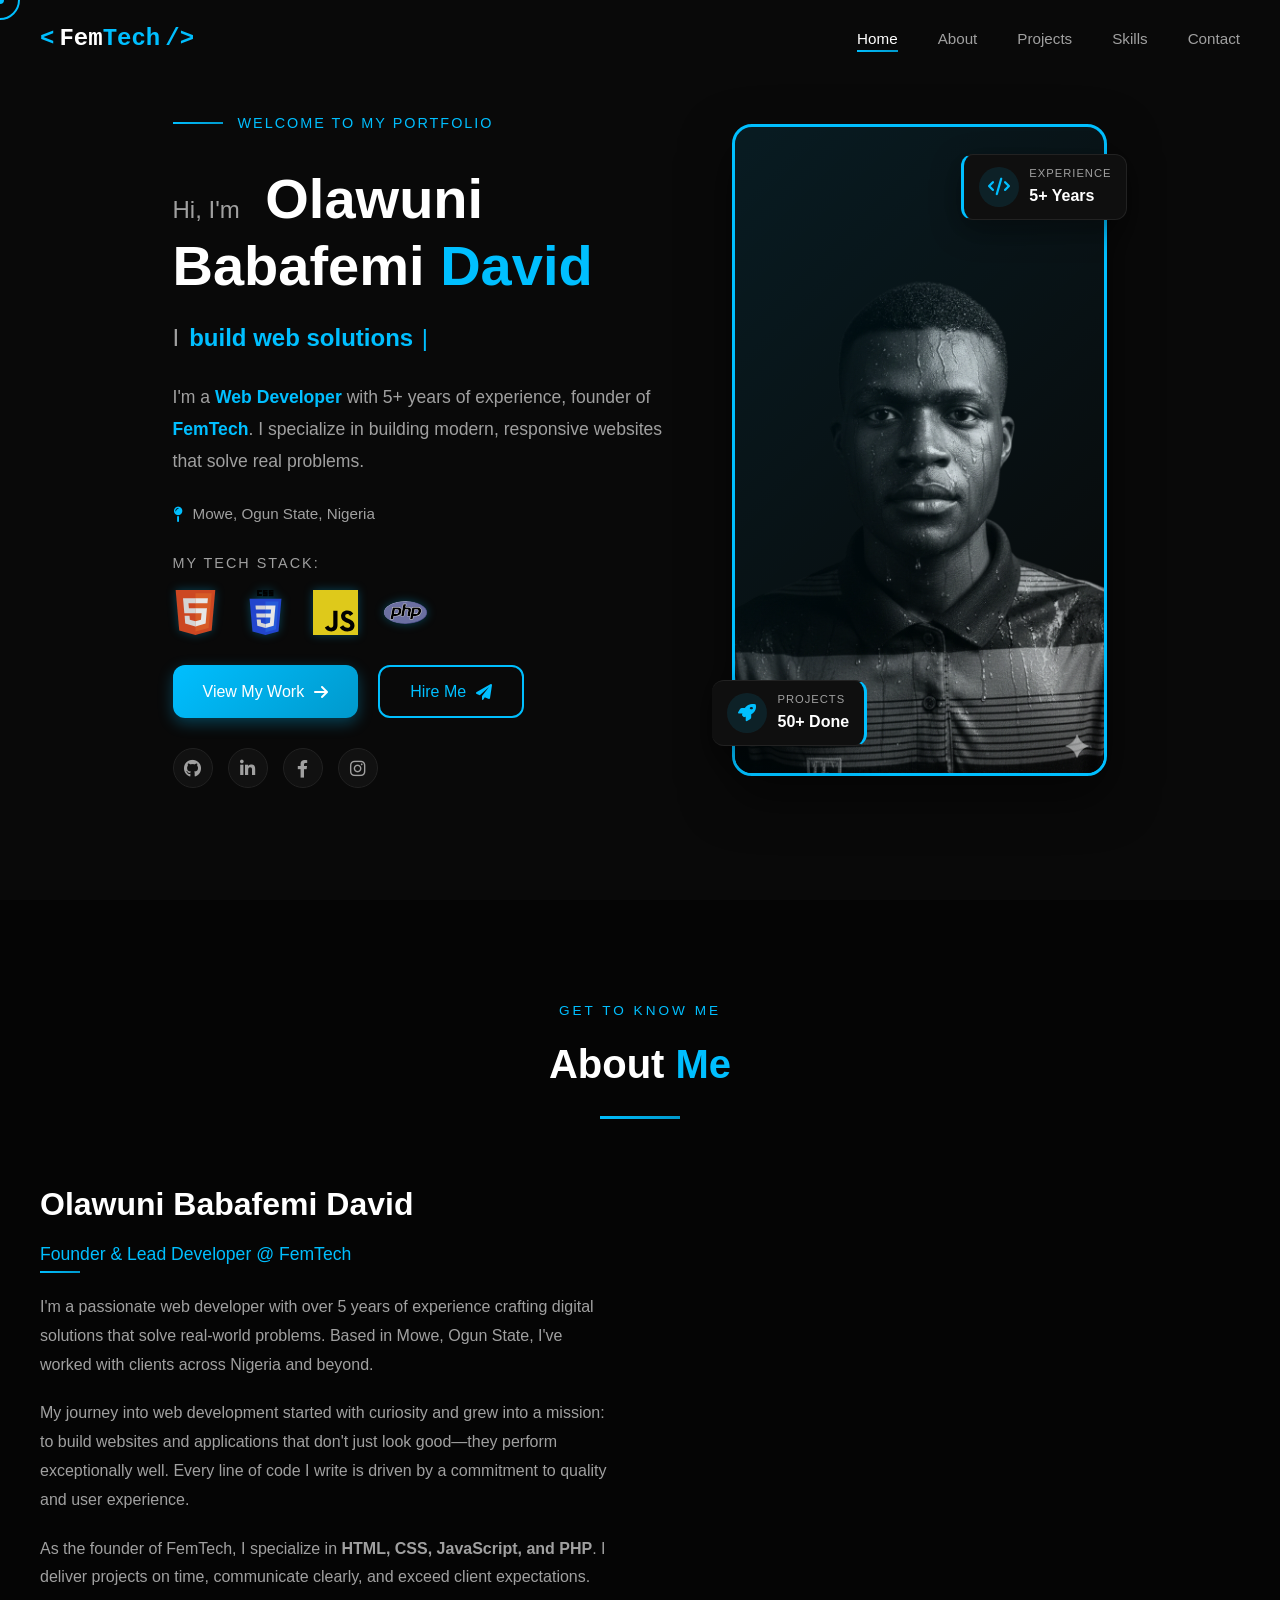
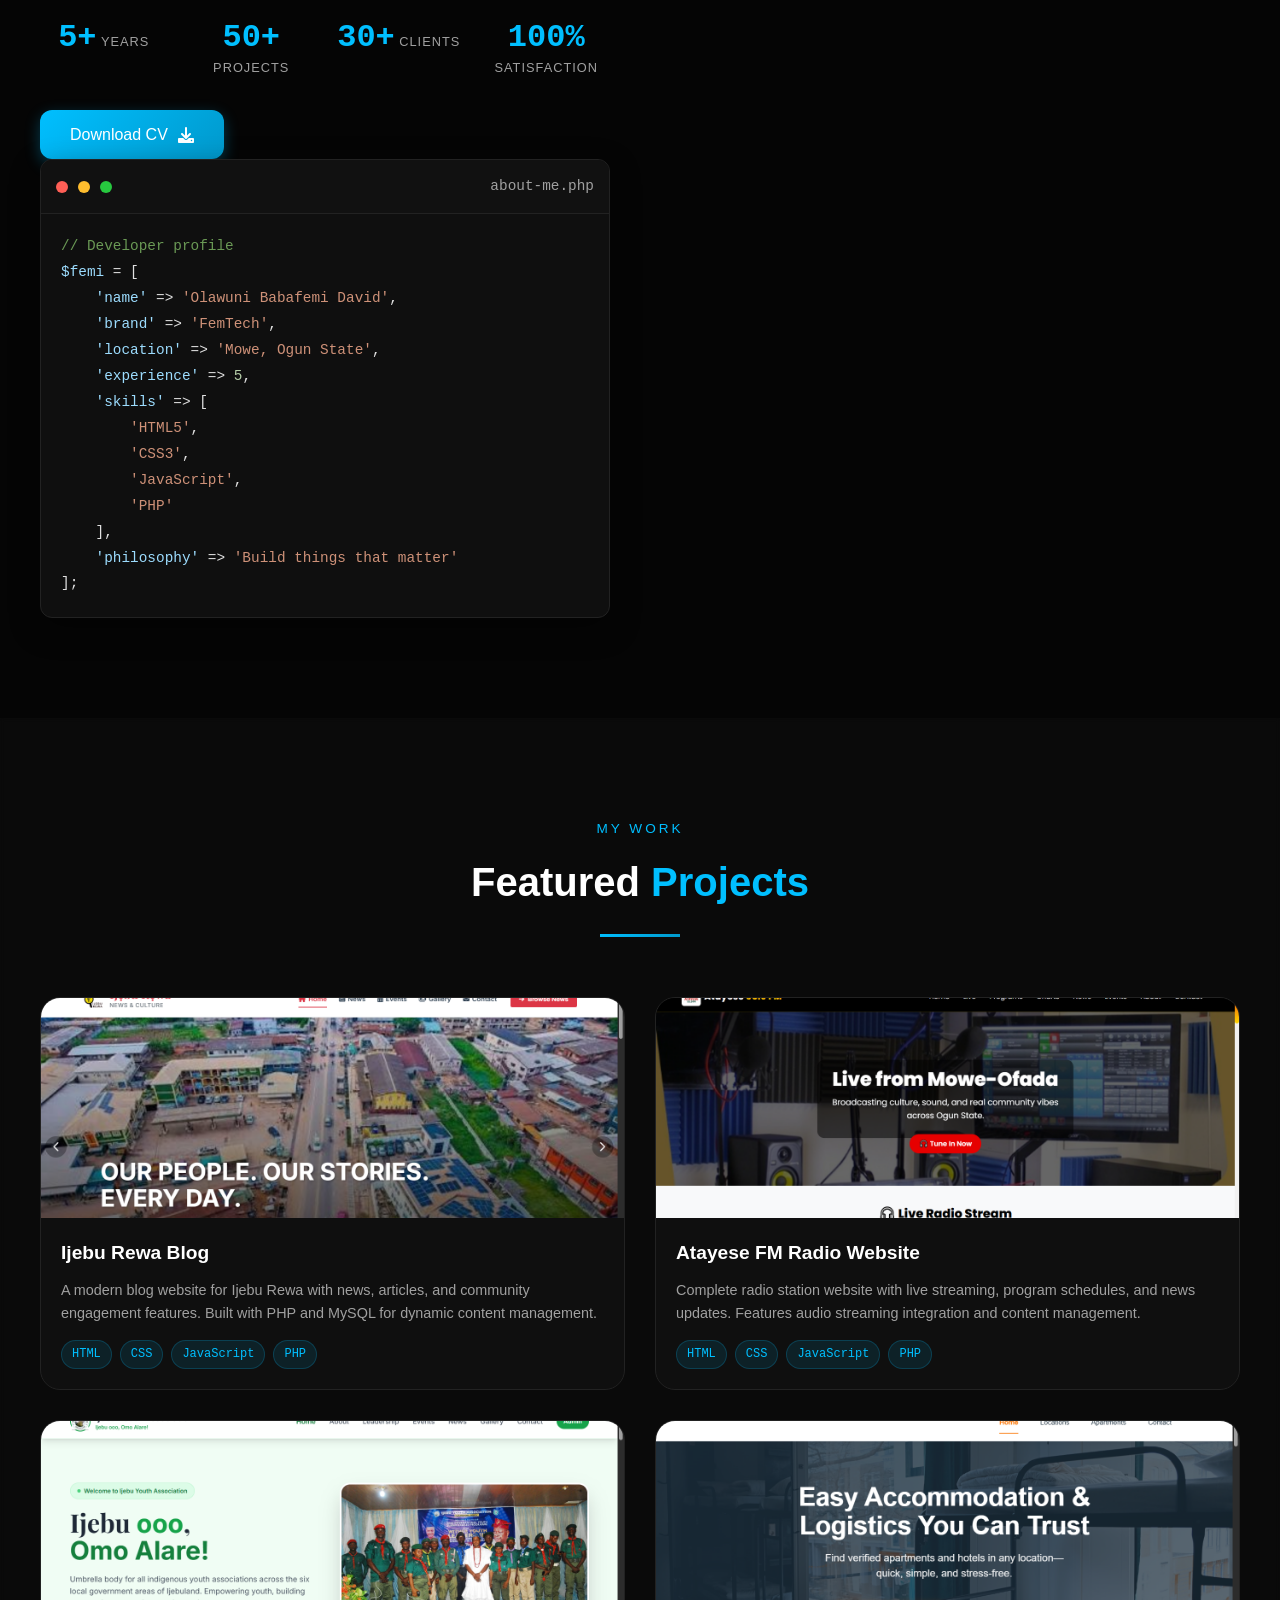
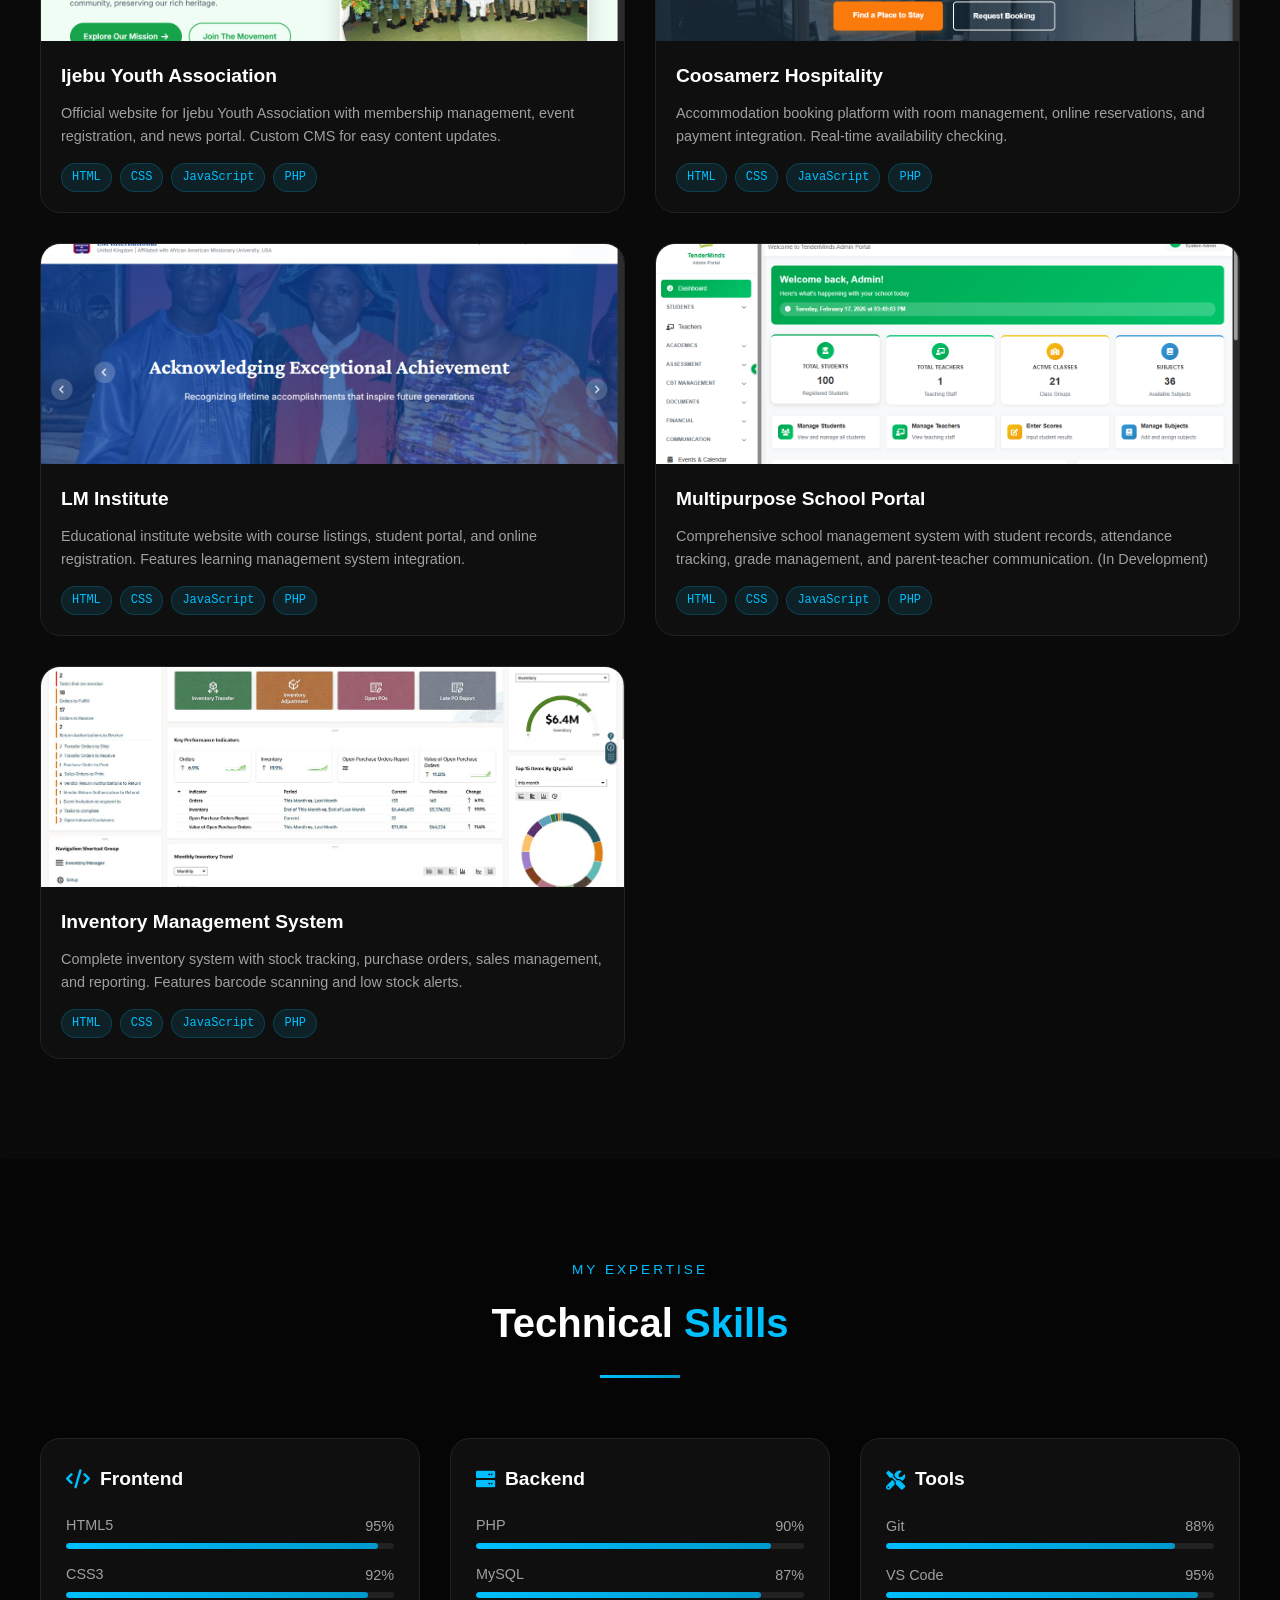
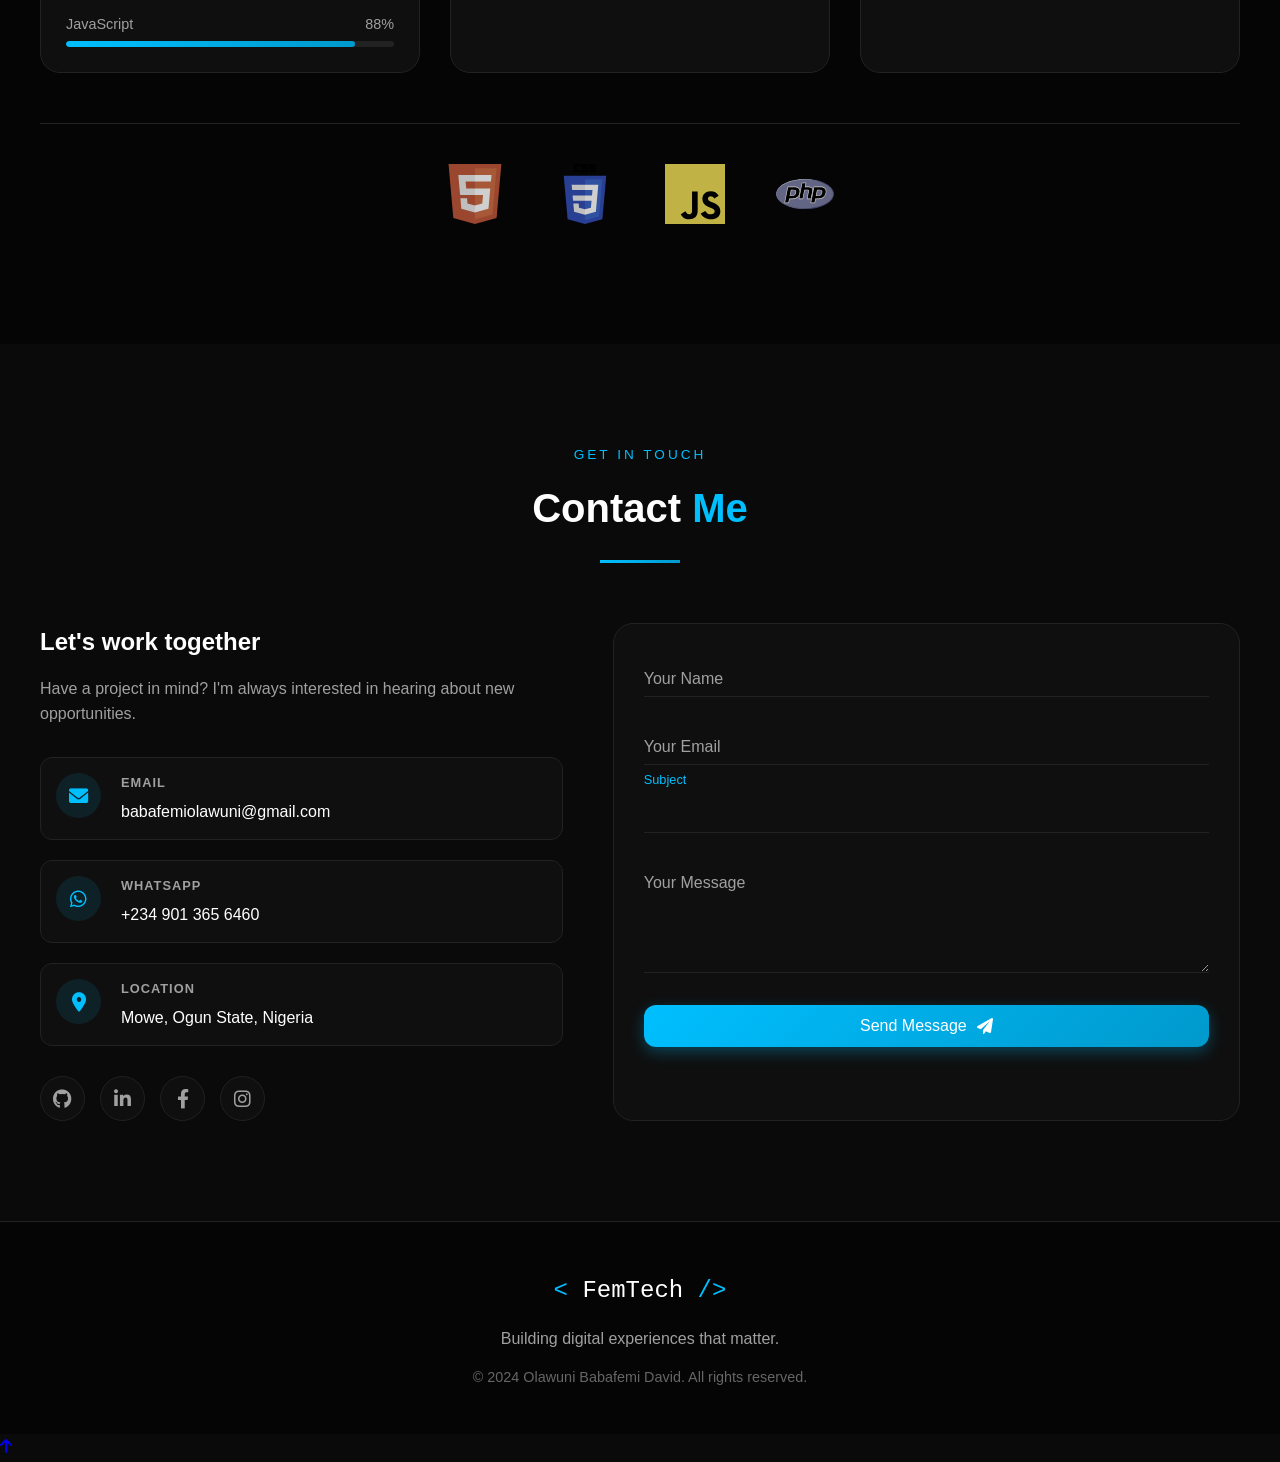
==== commit 3eb8e381: "Update greeting from 'Hello World' to 'Goodbye World'" ====
--- a/index.html
+++ b/index.html
@@ -226,11 +226,11 @@
                         </div>
                         
                         <!-- CV Button -->
-                        <a href="#" class="btn btn-primary">
-                            <span>Download CV</span>
-                            <i class="fas fa-download"></i>
-                        </a>
-                    </div>
+                       <!-- CV Button - Force Download -->
+<a href="/femtech-cv.pdf" class="btn btn-primary" download="femtech-cv.pdf">
+    <span>Download CV</span>
+    <i class="fas fa-download"></i>
+</a>
                     
                     <div class="about-code" data-aos="fade-left">
                         <div class="code-window">
@@ -686,4 +686,4 @@
     <script src="js/rain.js"></script>
     <script src="js/main.js"></script>
 </body>
-</html>+</html>
--- a/css/style.css
+++ b/css/style.css
@@ -0,0 +1,1431 @@
+/* style.css - FemTech Portfolio with SVG Styling */
+/* Canvas Background Styles - Add at the top of your CSS */
+#code-rain {
+    position: fixed;
+    top: 0;
+    left: 0;
+    width: 100%;
+    height: 100%;
+    z-index: 0;
+    pointer-events: none;
+    opacity: 0.4; /* Subtle effect - adjust as needed */
+}
+
+/* Ensure content appears above the rain */
+.navbar,
+.section,
+.footer,
+.back-to-top {
+    position: relative;
+    z-index: 1;
+}
+
+/* Optional: Darken the rain on certain sections for better readability */
+.section {
+    background: rgba(10, 10, 10, 0.7);
+    backdrop-filter: blur(2px);
+}
+
+/* Make home section slightly more transparent to show rain better */
+.home {
+    background: rgba(10, 10, 10, 0.5);
+}
+/* CSS Variables */
+:root {
+    --primary: #00BFFF;
+    --primary-dark: #0099cc;
+    --primary-light: #33ccff;
+    --primary-rgb: 0, 191, 255;
+    
+    --bg-dark: #0a0a0a;
+    --bg-darker: #050505;
+    --bg-light: #111111;
+    --bg-lighter: #1a1a1a;
+    
+    --text-light: #ffffff;
+    --text-dark: #e0e0e0;
+    --text-gray: #a0a0a0;
+    --text-muted: #666666;
+    
+    --border-color: #222222;
+    --border-light: #333333;
+    
+    --card-bg: #0f0f0f;
+    --card-hover: #151515;
+    
+    --gradient: linear-gradient(135deg, #00BFFF 0%, #0099cc 100%);
+    --gradient-glow: linear-gradient(135deg, rgba(0, 191, 255, 0.2) 0%, rgba(0, 153, 204, 0.2) 100%);
+    
+    --shadow-sm: 0 5px 15px rgba(0, 0, 0, 0.3);
+    --shadow-md: 0 10px 30px rgba(0, 0, 0, 0.4);
+    --shadow-lg: 0 20px 50px rgba(0, 0, 0, 0.5);
+    --shadow-primary: 0 10px 30px rgba(0, 191, 255, 0.2);
+    
+    --transition-fast: 0.2s ease;
+    --transition-normal: 0.3s ease;
+    --transition-slow: 0.5s ease;
+    
+    --border-radius-sm: 8px;
+    --border-radius-md: 12px;
+    --border-radius-lg: 20px;
+    --border-radius-circle: 50%;
+}
+
+/* Reset & Base Styles */
+* {
+    margin: 0;
+    padding: 0;
+    box-sizing: border-box;
+}
+
+html {
+    scroll-behavior: smooth;
+    overflow-x: hidden;
+}
+
+body {
+    font-family: 'Inter', sans-serif;
+    background-color: var(--bg-dark);
+    color: var(--text-light);
+    line-height: 1.6;
+    overflow-x: hidden;
+}
+
+/* Container */
+.container {
+    max-width: 1280px;
+    margin: 0 auto;
+    padding: 0 40px;
+    position: relative;
+    z-index: 2;
+}
+
+@media (max-width: 768px) {
+    .container {
+        padding: 0 20px;
+    }
+}
+
+/* Custom Cursor */
+.cursor {
+    width: 8px;
+    height: 8px;
+    background: var(--primary);
+    border-radius: var(--border-radius-circle);
+    position: fixed;
+    pointer-events: none;
+    z-index: 9999;
+    transform: translate(-50%, -50%);
+    display: none;
+}
+
+.cursor-follower {
+    width: 40px;
+    height: 40px;
+    border: 2px solid var(--primary);
+    border-radius: var(--border-radius-circle);
+    position: fixed;
+    pointer-events: none;
+    z-index: 9998;
+    transform: translate(-50%, -50%);
+    transition: 0.1s ease;
+    display: none;
+}
+
+@media (min-width: 1024px) {
+    .cursor, .cursor-follower {
+        display: block;
+    }
+}
+
+.cursor-follower.active {
+    width: 60px;
+    height: 60px;
+    background: rgba(var(--primary-rgb), 0.1);
+    border-color: var(--primary-light);
+}
+
+/* Navigation */
+.navbar {
+    position: fixed;
+    top: 0;
+    left: 0;
+    width: 100%;
+    z-index: 1000;
+    padding: 20px 0;
+    transition: all var(--transition-normal);
+}
+
+.navbar.scrolled {
+    background: rgba(10, 10, 10, 0.95);
+    backdrop-filter: blur(10px);
+    padding: 15px 0;
+    box-shadow: var(--shadow-sm);
+    border-bottom: 1px solid var(--border-color);
+}
+
+.navbar-wrapper {
+    display: flex;
+    align-items: center;
+    justify-content: space-between;
+}
+
+/* Logo */
+.logo {
+    display: flex;
+    align-items: center;
+    gap: 5px;
+    text-decoration: none;
+    font-family: 'Fira Code', monospace;
+    font-size: 1.5rem;
+    font-weight: 600;
+}
+
+.logo-bracket {
+    color: var(--primary);
+    transition: all var(--transition-normal);
+}
+
+.logo-text {
+    color: var(--text-light);
+}
+
+.logo-highlight {
+    color: var(--primary);
+}
+
+.logo:hover .logo-bracket {
+    transform: scale(1.1);
+    color: var(--primary-light);
+}
+
+/* Navigation Menu */
+.nav-menu {
+    display: flex;
+    list-style: none;
+    gap: 40px;
+}
+
+.nav-item {
+    position: relative;
+}
+
+.nav-link {
+    text-decoration: none;
+    color: var(--text-gray);
+    font-size: 0.95rem;
+    font-weight: 500;
+    transition: all var(--transition-normal);
+    position: relative;
+}
+
+.nav-link::after {
+    content: '';
+    position: absolute;
+    bottom: -5px;
+    left: 0;
+    width: 0;
+    height: 2px;
+    background: var(--gradient);
+    transition: width var(--transition-normal);
+}
+
+.nav-link:hover,
+.nav-link.active {
+    color: var(--text-light);
+}
+
+.nav-link:hover::after,
+.nav-link.active::after {
+    width: 100%;
+}
+
+/* Mobile Toggle */
+.mobile-toggle {
+    display: none;
+    flex-direction: column;
+    gap: 6px;
+    background: none;
+    border: none;
+    cursor: pointer;
+    width: 40px;
+    height: 40px;
+    align-items: center;
+    justify-content: center;
+}
+
+.mobile-toggle span {
+    width: 25px;
+    height: 2px;
+    background: var(--text-light);
+    transition: all var(--transition-normal);
+}
+
+.mobile-toggle.active span:nth-child(1) {
+    transform: rotate(45deg) translate(6px, 6px);
+}
+
+.mobile-toggle.active span:nth-child(2) {
+    opacity: 0;
+}
+
+.mobile-toggle.active span:nth-child(3) {
+    transform: rotate(-45deg) translate(6px, -6px);
+}
+
+/* Home Section */
+.home {
+    min-height: 100vh;
+    display: flex;
+    align-items: center;
+    position: relative;
+    padding: 100px 0;
+}
+
+.home-grid {
+    display: grid;
+    grid-template-columns: 1.2fr 0.9fr;
+    gap: 60px;
+    align-items: center;
+}
+
+/* Home Content */
+.home-content {
+    position: relative;
+    z-index: 2;
+}
+
+.home-badge {
+    display: flex;
+    align-items: center;
+    gap: 15px;
+    margin-bottom: 30px;
+}
+
+.badge-line {
+    width: 50px;
+    height: 2px;
+    background: var(--gradient);
+}
+
+.badge-text {
+    color: var(--primary);
+    font-size: 0.9rem;
+    text-transform: uppercase;
+    letter-spacing: 2px;
+    font-weight: 500;
+}
+
+.home-title {
+    margin-bottom: 20px;
+}
+
+.title-line {
+    display: block;
+    font-size: 3.5rem;
+    font-weight: 700;
+    line-height: 1.2;
+}
+
+.title-greeting {
+    color: var(--text-gray);
+    font-size: 1.5rem;
+    font-weight: 400;
+    margin-right: 10px;
+}
+
+.title-name {
+    color: var(--text-light);
+}
+
+.title-name.highlight {
+    color: var(--primary);
+    position: relative;
+    display: inline-block;
+}
+
+.home-typed {
+    display: flex;
+    align-items: center;
+    gap: 10px;
+    margin-bottom: 25px;
+    font-size: 1.5rem;
+}
+
+.typed-prefix {
+    color: var(--text-gray);
+    font-weight: 300;
+}
+
+.typed-container {
+    display: inline-block;
+    position: relative;
+}
+
+.typed-text {
+    color: var(--primary);
+    font-weight: 600;
+}
+
+.typed-cursor {
+    color: var(--primary);
+    animation: blink 1s infinite;
+    font-weight: 300;
+    margin-left: 2px;
+}
+
+@keyframes blink {
+    0%, 50% { opacity: 1; }
+    51%, 100% { opacity: 0; }
+}
+
+.home-description {
+    color: var(--text-gray);
+    font-size: 1.1rem;
+    margin-bottom: 25px;
+    max-width: 500px;
+    line-height: 1.8;
+}
+
+.home-description strong {
+    color: var(--primary);
+}
+
+.home-location {
+    display: flex;
+    align-items: center;
+    gap: 10px;
+    margin-bottom: 25px;
+    color: var(--text-gray);
+    font-size: 0.95rem;
+}
+
+.home-location i {
+    color: var(--primary);
+}
+
+/* SVG Tech Stack Styling - CRITICAL PART */
+.home-tech {
+    margin-bottom: 30px;
+}
+
+.tech-label {
+    color: var(--text-gray);
+    font-size: 0.9rem;
+    margin-bottom: 15px;
+    text-transform: uppercase;
+    letter-spacing: 2px;
+}
+
+.tech-icons {
+    display: flex;
+    gap: 25px;
+    align-items: center;
+}
+
+.tech-icon {
+    width: 45px;
+    height: 45px;
+    transition: all 0.3s cubic-bezier(0.175, 0.885, 0.32, 1.275);
+    cursor: pointer;
+    filter: brightness(0.9) drop-shadow(0 0 5px rgba(0, 191, 255, 0.3));
+}
+
+/* SVG Hover Animation - Bounce + Wiggle */
+.tech-icon:hover {
+    animation: bounceWiggle 0.5s ease;
+    filter: brightness(1.2) drop-shadow(0 0 15px var(--primary));
+}
+
+@keyframes bounceWiggle {
+    0% { transform: translateY(0) rotate(0deg); }
+    25% { transform: translateY(-12px) rotate(-5deg); }
+    50% { transform: translateY(-5px) rotate(5deg); }
+    75% { transform: translateY(-2px) rotate(-2deg); }
+    100% { transform: translateY(0) rotate(0deg); }
+}
+
+/* Individual SVG colors on hover */
+.tech-icon[alt="HTML"]:hover {
+    filter: brightness(1.2) drop-shadow(0 0 15px #ff5722);
+}
+
+.tech-icon[alt="CSS"]:hover {
+    filter: brightness(1.2) drop-shadow(0 0 15px #264de4);
+}
+
+.tech-icon[alt="JavaScript"]:hover {
+    filter: brightness(1.2) drop-shadow(0 0 15px #f7df1e);
+}
+
+.tech-icon[alt="PHP"]:hover {
+    filter: brightness(1.2) drop-shadow(0 0 15px #777bb3);
+}
+
+/* Home CTA */
+.home-cta {
+    display: flex;
+    gap: 20px;
+    margin-bottom: 30px;
+}
+
+.btn {
+    display: inline-flex;
+    align-items: center;
+    gap: 10px;
+    padding: 12px 30px;
+    border-radius: var(--border-radius-md);
+    font-weight: 500;
+    text-decoration: none;
+    transition: all var(--transition-normal);
+    cursor: pointer;
+    border: none;
+    font-size: 1rem;
+    position: relative;
+    overflow: hidden;
+}
+
+.btn::before {
+    content: '';
+    position: absolute;
+    top: 50%;
+    left: 50%;
+    width: 0;
+    height: 0;
+    border-radius: var(--border-radius-circle);
+    background: rgba(255, 255, 255, 0.1);
+    transform: translate(-50%, -50%);
+    transition: width 0.6s ease, height 0.6s ease;
+}
+
+.btn:hover::before {
+    width: 300px;
+    height: 300px;
+}
+
+.btn i {
+    transition: transform var(--transition-normal);
+}
+
+.btn:hover i {
+    transform: translateX(5px);
+}
+
+.btn-primary {
+    background: var(--gradient);
+    color: white;
+    box-shadow: 0 5px 15px rgba(0, 191, 255, 0.3);
+}
+
+.btn-primary:hover {
+    transform: translateY(-3px);
+    box-shadow: 0 10px 25px rgba(0, 191, 255, 0.4);
+}
+
+.btn-outline {
+    border: 2px solid var(--primary);
+    color: var(--primary);
+    background: transparent;
+}
+
+.btn-outline:hover {
+    background: var(--primary);
+    color: white;
+    transform: translateY(-3px);
+    box-shadow: var(--shadow-primary);
+}
+
+.btn-block {
+    width: 100%;
+    justify-content: center;
+}
+
+/* Home Social */
+.home-social {
+    display: flex;
+    gap: 15px;
+}
+
+.home-social .social-link {
+    width: 40px;
+    height: 40px;
+    background: var(--bg-light);
+    border: 1px solid var(--border-color);
+    border-radius: var(--border-radius-circle);
+    display: flex;
+    align-items: center;
+    justify-content: center;
+    color: var(--text-gray);
+    text-decoration: none;
+    transition: all var(--transition-normal);
+    font-size: 1.1rem;
+}
+
+.home-social .social-link:hover {
+    background: var(--primary);
+    color: white;
+    transform: translateY(-5px);
+    border-color: var(--primary);
+}
+
+/* Home Visual */
+.home-visual {
+    position: relative;
+}
+
+.visual-wrapper {
+    position: relative;
+    width: 100%;
+    max-width: 400px;
+    margin: 0 auto;
+}
+
+.visual-image {
+    position: relative;
+    width: 100%;
+    border-radius: var(--border-radius-lg);
+    overflow: hidden;
+    box-shadow: var(--shadow-lg);
+    border: 3px solid var(--primary);
+}
+
+.profile-image {
+    width: 100%;
+    height: auto;
+    display: block;
+    animation: float 6s ease-in-out infinite;
+}
+
+@keyframes float {
+    0%, 100% { transform: translateY(0); }
+    50% { transform: translateY(-15px); }
+}
+
+.image-overlay {
+    position: absolute;
+    top: 0;
+    left: 0;
+    width: 100%;
+    height: 100%;
+    background: linear-gradient(135deg, rgba(0, 191, 255, 0.1) 0%, transparent 100%);
+    pointer-events: none;
+}
+
+.visual-badge {
+    position: absolute;
+    top: 30px;
+    right: -20px;
+    background: var(--card-bg);
+    border: 1px solid var(--border-color);
+    border-radius: var(--border-radius-md);
+    padding: 10px 15px;
+    display: flex;
+    align-items: center;
+    gap: 10px;
+    box-shadow: var(--shadow-md);
+    animation: badgeFloat 4s ease-in-out infinite;
+    border-left: 3px solid var(--primary);
+}
+
+.visual-badge.bottom {
+    top: auto;
+    bottom: 30px;
+    left: -20px;
+    right: auto;
+    animation-delay: -1s;
+    border-left: none;
+    border-right: 3px solid var(--primary);
+}
+
+@keyframes badgeFloat {
+    0%, 100% { transform: translate(0, 0); }
+    50% { transform: translate(5px, -5px); }
+}
+
+.badge-icon {
+    width: 40px;
+    height: 40px;
+    background: rgba(var(--primary-rgb), 0.1);
+    border-radius: var(--border-radius-circle);
+    display: flex;
+    align-items: center;
+    justify-content: center;
+    color: var(--primary);
+    font-size: 1.1rem;
+}
+
+.badge-info {
+    display: flex;
+    flex-direction: column;
+}
+
+.badge-label {
+    font-size: 0.7rem;
+    color: var(--text-gray);
+    text-transform: uppercase;
+    letter-spacing: 1px;
+}
+
+.badge-value {
+    font-size: 1rem;
+    font-weight: 600;
+    color: var(--text-light);
+}
+
+/* Section Styles */
+.section {
+    padding: 100px 0;
+    position: relative;
+}
+
+.section-header {
+    text-align: center;
+    margin-bottom: 60px;
+}
+
+.section-subtitle {
+    color: var(--primary);
+    text-transform: uppercase;
+    letter-spacing: 3px;
+    font-size: 0.85rem;
+    font-weight: 500;
+    display: block;
+    margin-bottom: 10px;
+}
+
+.section-title {
+    font-size: 2.5rem;
+    font-weight: 700;
+    margin-bottom: 20px;
+    color: var(--text-light);
+}
+
+.section-title .highlight {
+    color: var(--primary);
+    position: relative;
+    display: inline-block;
+}
+
+.section-line {
+    width: 80px;
+    height: 3px;
+    background: var(--gradient);
+    margin: 0 auto;
+}
+
+/* About Section */
+.about {
+    background: var(--bg-darker);
+}
+
+.about-grid {
+    display: grid;
+    grid-template-columns: 1fr 1fr;
+    gap: 60px;
+    align-items: start;
+}
+
+.about-name {
+    font-size: 2rem;
+    font-weight: 700;
+    margin-bottom: 10px;
+    color: var(--text-light);
+}
+
+.about-role {
+    color: var(--primary);
+    font-size: 1.1rem;
+    margin-bottom: 25px;
+    position: relative;
+    display: inline-block;
+}
+
+.about-role::after {
+    content: '';
+    position: absolute;
+    bottom: -5px;
+    left: 0;
+    width: 40px;
+    height: 2px;
+    background: var(--gradient);
+}
+
+.about-text {
+    margin-bottom: 30px;
+}
+
+.about-paragraph {
+    color: var(--text-gray);
+    margin-bottom: 20px;
+    font-size: 1rem;
+    line-height: 1.8;
+}
+
+.about-stats {
+    display: grid;
+    grid-template-columns: repeat(4, 1fr);
+    gap: 20px;
+    margin-bottom: 30px;
+}
+
+.stat-item {
+    text-align: center;
+}
+
+.stat-number {
+    font-size: 2rem;
+    font-weight: 700;
+    color: var(--primary);
+    line-height: 1;
+    margin-bottom: 5px;
+    font-family: 'Fira Code', monospace;
+}
+
+.stat-label {
+    color: var(--text-gray);
+    font-size: 0.8rem;
+    text-transform: uppercase;
+    letter-spacing: 1px;
+}
+
+/* Code Window */
+.code-window {
+    background: var(--card-bg);
+    border-radius: var(--border-radius-md);
+    overflow: hidden;
+    border: 1px solid var(--border-color);
+    box-shadow: var(--shadow-md);
+}
+
+.code-header {
+    background: var(--bg-light);
+    padding: 15px;
+    display: flex;
+    align-items: center;
+    gap: 10px;
+    border-bottom: 1px solid var(--border-color);
+}
+
+.code-dot {
+    width: 12px;
+    height: 12px;
+    border-radius: var(--border-radius-circle);
+}
+
+.code-dot.red { background: #ff5f56; }
+.code-dot.yellow { background: #ffbd2e; }
+.code-dot.green { background: #27c93f; }
+
+.code-title {
+    margin-left: auto;
+    color: var(--text-gray);
+    font-size: 0.9rem;
+    font-family: 'Fira Code', monospace;
+}
+
+.code-body {
+    padding: 20px;
+    font-family: 'Fira Code', monospace;
+    font-size: 0.9rem;
+    line-height: 1.8;
+    overflow-x: auto;
+}
+
+.code-body pre {
+    color: var(--text-dark);
+}
+
+.code-comment { color: #6a9955; }
+.code-var { color: #9cdcfe; }
+.code-key { color: #9cdcfe; }
+.code-string { color: #ce9178; }
+.code-number { color: #b5cea8; }
+
+/* Projects Section */
+.projects-grid {
+    display: grid;
+    grid-template-columns: repeat(2, 1fr);
+    gap: 30px;
+}
+
+.project-card {
+    background: var(--card-bg);
+    border-radius: var(--border-radius-lg);
+    overflow: hidden;
+    border: 1px solid var(--border-color);
+    transition: all var(--transition-normal);
+}
+
+.project-card:hover {
+    transform: translateY(-10px);
+    border-color: var(--primary);
+    box-shadow: var(--shadow-primary);
+}
+
+.project-media {
+    position: relative;
+    height: 220px;
+    overflow: hidden;
+}
+
+.project-image {
+    width: 100%;
+    height: 100%;
+    object-fit: cover;
+    transition: transform var(--transition-slow);
+}
+
+.project-card:hover .project-image {
+    transform: scale(1.1);
+}
+
+.project-overlay {
+    position: absolute;
+    top: 0;
+    left: 0;
+    width: 100%;
+    height: 100%;
+    background: rgba(0, 0, 0, 0.8);
+    display: flex;
+    align-items: center;
+    justify-content: center;
+    opacity: 0;
+    transition: all var(--transition-normal);
+    backdrop-filter: blur(5px);
+}
+
+.project-card:hover .project-overlay {
+    opacity: 1;
+}
+
+.project-links {
+    display: flex;
+    gap: 20px;
+    transform: translateY(20px);
+    transition: transform var(--transition-normal);
+}
+
+.project-card:hover .project-links {
+    transform: translateY(0);
+}
+
+.project-link {
+    width: 45px;
+    height: 45px;
+    background: var(--primary);
+    border-radius: var(--border-radius-circle);
+    display: flex;
+    align-items: center;
+    justify-content: center;
+    color: white;
+    text-decoration: none;
+    transition: all var(--transition-normal);
+    font-size: 1.1rem;
+}
+
+.project-link:hover {
+    background: white;
+    color: var(--primary);
+    transform: rotate(360deg);
+}
+
+.project-info {
+    padding: 20px;
+}
+
+.project-title {
+    font-size: 1.2rem;
+    font-weight: 600;
+    margin-bottom: 10px;
+    color: var(--text-light);
+}
+
+.project-description {
+    color: var(--text-gray);
+    font-size: 0.9rem;
+    margin-bottom: 15px;
+    line-height: 1.6;
+}
+
+.project-tech {
+    display: flex;
+    flex-wrap: wrap;
+    gap: 8px;
+}
+
+.tech-badge {
+    background: rgba(var(--primary-rgb), 0.1);
+    color: var(--primary);
+    padding: 4px 10px;
+    border-radius: 20px;
+    font-size: 0.75rem;
+    font-family: 'Fira Code', monospace;
+    border: 1px solid rgba(var(--primary-rgb), 0.2);
+}
+
+/* Skills Section */
+.skills {
+    background: var(--bg-darker);
+}
+
+.skills-wrapper {
+    display: grid;
+    grid-template-columns: repeat(3, 1fr);
+    gap: 30px;
+    margin-bottom: 50px;
+}
+
+.skill-category {
+    background: var(--card-bg);
+    border-radius: var(--border-radius-lg);
+    padding: 25px;
+    border: 1px solid var(--border-color);
+}
+
+.skill-category h3 {
+    display: flex;
+    align-items: center;
+    gap: 10px;
+    font-size: 1.2rem;
+    font-weight: 600;
+    margin-bottom: 20px;
+    color: var(--text-light);
+}
+
+.skill-category h3 i {
+    color: var(--primary);
+}
+
+.skill-items {
+    display: flex;
+    flex-direction: column;
+    gap: 15px;
+}
+
+.skill-item {
+    width: 100%;
+}
+
+.skill-info {
+    display: flex;
+    justify-content: space-between;
+    margin-bottom: 5px;
+    color: var(--text-gray);
+    font-size: 0.9rem;
+}
+
+.progress-bar {
+    width: 100%;
+    height: 6px;
+    background: var(--border-color);
+    border-radius: 3px;
+    overflow: hidden;
+}
+
+.progress-fill {
+    height: 100%;
+    background: var(--gradient);
+    border-radius: 3px;
+    transition: width 1s ease;
+}
+
+/* Skills Icons - SVG Styling */
+.skills-icons {
+    text-align: center;
+    padding: 40px 0 20px;
+    border-top: 1px solid var(--border-color);
+}
+
+.icons-wrapper {
+    display: flex;
+    justify-content: center;
+    gap: 50px;
+    flex-wrap: wrap;
+}
+
+.skill-icon {
+    width: 60px;
+    height: 60px;
+    transition: all 0.4s cubic-bezier(0.175, 0.885, 0.32, 1.275);
+    cursor: pointer;
+    filter: grayscale(0.3) brightness(0.9);
+    opacity: 0.9;
+}
+
+/* SVG Hover Animations */
+.skill-icon:hover {
+    transform: translateY(-15px) scale(1.2) rotate(5deg);
+    filter: grayscale(0) brightness(1.2) drop-shadow(0 10px 20px var(--primary));
+    opacity: 1;
+    animation: wiggle 0.3s ease;
+}
+
+@keyframes wiggle {
+    0%, 100% { transform: translateY(-15px) scale(1.2) rotate(5deg); }
+    25% { transform: translateY(-15px) scale(1.2) rotate(-5deg); }
+    75% { transform: translateY(-15px) scale(1.2) rotate(3deg); }
+}
+
+/* Individual SVG colors */
+.skill-icon[alt="HTML"]:hover {
+    filter: grayscale(0) brightness(1.2) drop-shadow(0 0 20px #ff5722);
+}
+
+.skill-icon[alt="CSS"]:hover {
+    filter: grayscale(0) brightness(1.2) drop-shadow(0 0 20px #264de4);
+}
+
+.skill-icon[alt="JavaScript"]:hover {
+    filter: grayscale(0) brightness(1.2) drop-shadow(0 0 20px #f7df1e);
+}
+
+.skill-icon[alt="PHP"]:hover {
+    filter: grayscale(0) brightness(1.2) drop-shadow(0 0 20px #777bb3);
+}
+
+/* Contact Section */
+.contact-grid {
+    display: grid;
+    grid-template-columns: 1fr 1.2fr;
+    gap: 50px;
+}
+
+.contact-info h3 {
+    font-size: 1.5rem;
+    font-weight: 600;
+    margin-bottom: 15px;
+    color: var(--text-light);
+}
+
+.contact-info > p {
+    color: var(--text-gray);
+    margin-bottom: 30px;
+}
+
+.info-details {
+    margin-bottom: 30px;
+}
+
+.info-item {
+    display: flex;
+    gap: 20px;
+    margin-bottom: 20px;
+    padding: 15px;
+    background: var(--card-bg);
+    border-radius: var(--border-radius-md);
+    border: 1px solid var(--border-color);
+    transition: all var(--transition-normal);
+}
+
+.info-item:hover {
+    border-color: var(--primary);
+    transform: translateX(10px);
+}
+
+.info-item i {
+    width: 45px;
+    height: 45px;
+    background: rgba(var(--primary-rgb), 0.1);
+    border-radius: var(--border-radius-circle);
+    display: flex;
+    align-items: center;
+    justify-content: center;
+    color: var(--primary);
+    font-size: 1.2rem;
+}
+
+.info-item h4 {
+    color: var(--text-gray);
+    font-size: 0.8rem;
+    text-transform: uppercase;
+    letter-spacing: 1px;
+    margin-bottom: 5px;
+}
+
+.info-item a,
+.info-item span {
+    color: var(--text-light);
+    text-decoration: none;
+    font-size: 1rem;
+    font-weight: 500;
+}
+
+.info-item a:hover {
+    color: var(--primary);
+}
+
+.social-links {
+    display: flex;
+    gap: 15px;
+}
+
+.social-links .social-link {
+    width: 45px;
+    height: 45px;
+    background: var(--card-bg);
+    border: 1px solid var(--border-color);
+    border-radius: var(--border-radius-circle);
+    display: flex;
+    align-items: center;
+    justify-content: center;
+    color: var(--text-gray);
+    text-decoration: none;
+    transition: all var(--transition-normal);
+    font-size: 1.2rem;
+}
+
+.social-links .social-link:hover {
+    background: var(--primary);
+    color: white;
+    transform: translateY(-5px);
+}
+
+/* Contact Form */
+.contact-form {
+    background: var(--card-bg);
+    padding: 30px;
+    border-radius: var(--border-radius-lg);
+    border: 1px solid var(--border-color);
+}
+
+.form-group {
+    position: relative;
+    margin-bottom: 25px;
+}
+
+.form-group input,
+.form-group textarea {
+    width: 100%;
+    padding: 12px 0;
+    background: transparent;
+    border: none;
+    border-bottom: 1px solid var(--border-color);
+    color: var(--text-light);
+    font-family: 'Inter', sans-serif;
+    font-size: 1rem;
+    transition: all var(--transition-normal);
+}
+
+.form-group textarea {
+    resize: vertical;
+    min-height: 80px;
+}
+
+.form-group input:focus,
+.form-group textarea:focus {
+    outline: none;
+    border-bottom-color: var(--primary);
+}
+
+.form-group label {
+    position: absolute;
+    top: 12px;
+    left: 0;
+    color: var(--text-gray);
+    font-size: 1rem;
+    pointer-events: none;
+    transition: all var(--transition-normal);
+}
+
+.form-group input:focus ~ label,
+.form-group textarea:focus ~ label,
+.form-group input:valid ~ label,
+.form-group textarea:valid ~ label {
+    top: -20px;
+    font-size: 0.8rem;
+    color: var(--primary);
+}
+
+/* Footer */
+.footer {
+    background: var(--bg-darker);
+    border-top: 1px solid var(--border-color);
+    padding: 50px 0 30px;
+    text-align: center;
+}
+
+.footer-logo {
+    font-family: 'Fira Code', monospace;
+    font-size: 1.5rem;
+    margin-bottom: 15px;
+}
+
+.footer p {
+    color: var(--text-gray);
+    margin-bottom: 15px;
+}
+
+.footer .copyright {
+    color: var(--text-muted);
+    font-size: 0.9rem;
+}
+
+/* Responsive Design */
+@media (max-width: 1024px) {
+    .home-grid {
+        grid-template-columns: 1fr;
+        gap: 40px;
+    }
+    
+    .home-content {
+        text-align: center;
+    }
+    
+    .home-badge {
+        justify-content: center;
+    }
+    
+    .home-location {
+        justify-content: center;
+    }
+    
+    .home-cta {
+        justify-content: center;
+    }
+    
+    .home-social {
+        justify-content: center;
+    }
+    
+    .tech-icons {
+        justify-content: center;
+    }
+    
+    .about-grid {
+        grid-template-columns: 1fr;
+        gap: 40px;
+    }
+    
+    .skills-wrapper {
+        grid-template-columns: repeat(2, 1fr);
+    }
+    
+    .projects-grid {
+        grid-template-columns: 1fr;
+    }
+    
+    .contact-grid {
+        grid-template-columns: 1fr;
+        gap: 40px;
+    }
+}
+
+@media (max-width: 768px) {
+    .nav-menu {
+        position: fixed;
+        top: 80px;
+        left: -100%;
+        width: 100%;
+        height: calc(100vh - 80px);
+        background: var(--bg-darker);
+        flex-direction: column;
+        align-items: center;
+        justify-content: center;
+        transition: left var(--transition-normal);
+        z-index: 999;
+        gap: 30px;
+    }
+    
+    .nav-menu.active {
+        left: 0;
+    }
+    
+    .mobile-toggle {
+        display: flex;
+    }
+    
+    .title-line {
+        font-size: 2.5rem;
+    }
+    
+    .home-typed {
+        font-size: 1.2rem;
+        justify-content: center;
+    }
+    
+    .visual-wrapper {
+        max-width: 300px;
+    }
+    
+    .about-stats {
+        grid-template-columns: repeat(2, 1fr);
+    }
+    
+    .skills-wrapper {
+        grid-template-columns: 1fr;
+    }
+    
+    .section-title {
+        font-size: 2rem;
+    }
+    
+    .icons-wrapper {
+        gap: 30px;
+    }
+    
+    .skill-icon {
+        width: 50px;
+        height: 50px;
+    }
+}
+
+@media (max-width: 480px) {
+    .title-line {
+        font-size: 2rem;
+    }
+    
+    .home-cta {
+        flex-direction: column;
+    }
+    
+    .btn {
+        width: 100%;
+        justify-content: center;
+    }
+    
+    .visual-badge {
+        display: none;
+    }
+    
+    .contact-form {
+        padding: 20px;
+    }
+    
+    .tech-icons {
+        gap: 15px;
+    }
+    
+    .tech-icon {
+        width: 35px;
+        height: 35px;
+    }
+    
+    .skill-icon {
+        width: 40px;
+        height: 40px;
+    }
+}
+
+/* Selection */
+::selection {
+    background: var(--primary);
+    color: var(--bg-dark);
+}
+
+/* Scrollbar */
+::-webkit-scrollbar {
+    width: 10px;
+}
+
+::-webkit-scrollbar-track {
+    background: var(--bg-darker);
+}
+
+::-webkit-scrollbar-thumb {
+    background: var(--border-color);
+    border-radius: 5px;
+}
+
+::-webkit-scrollbar-thumb:hover {
+    background: var(--primary);
+}
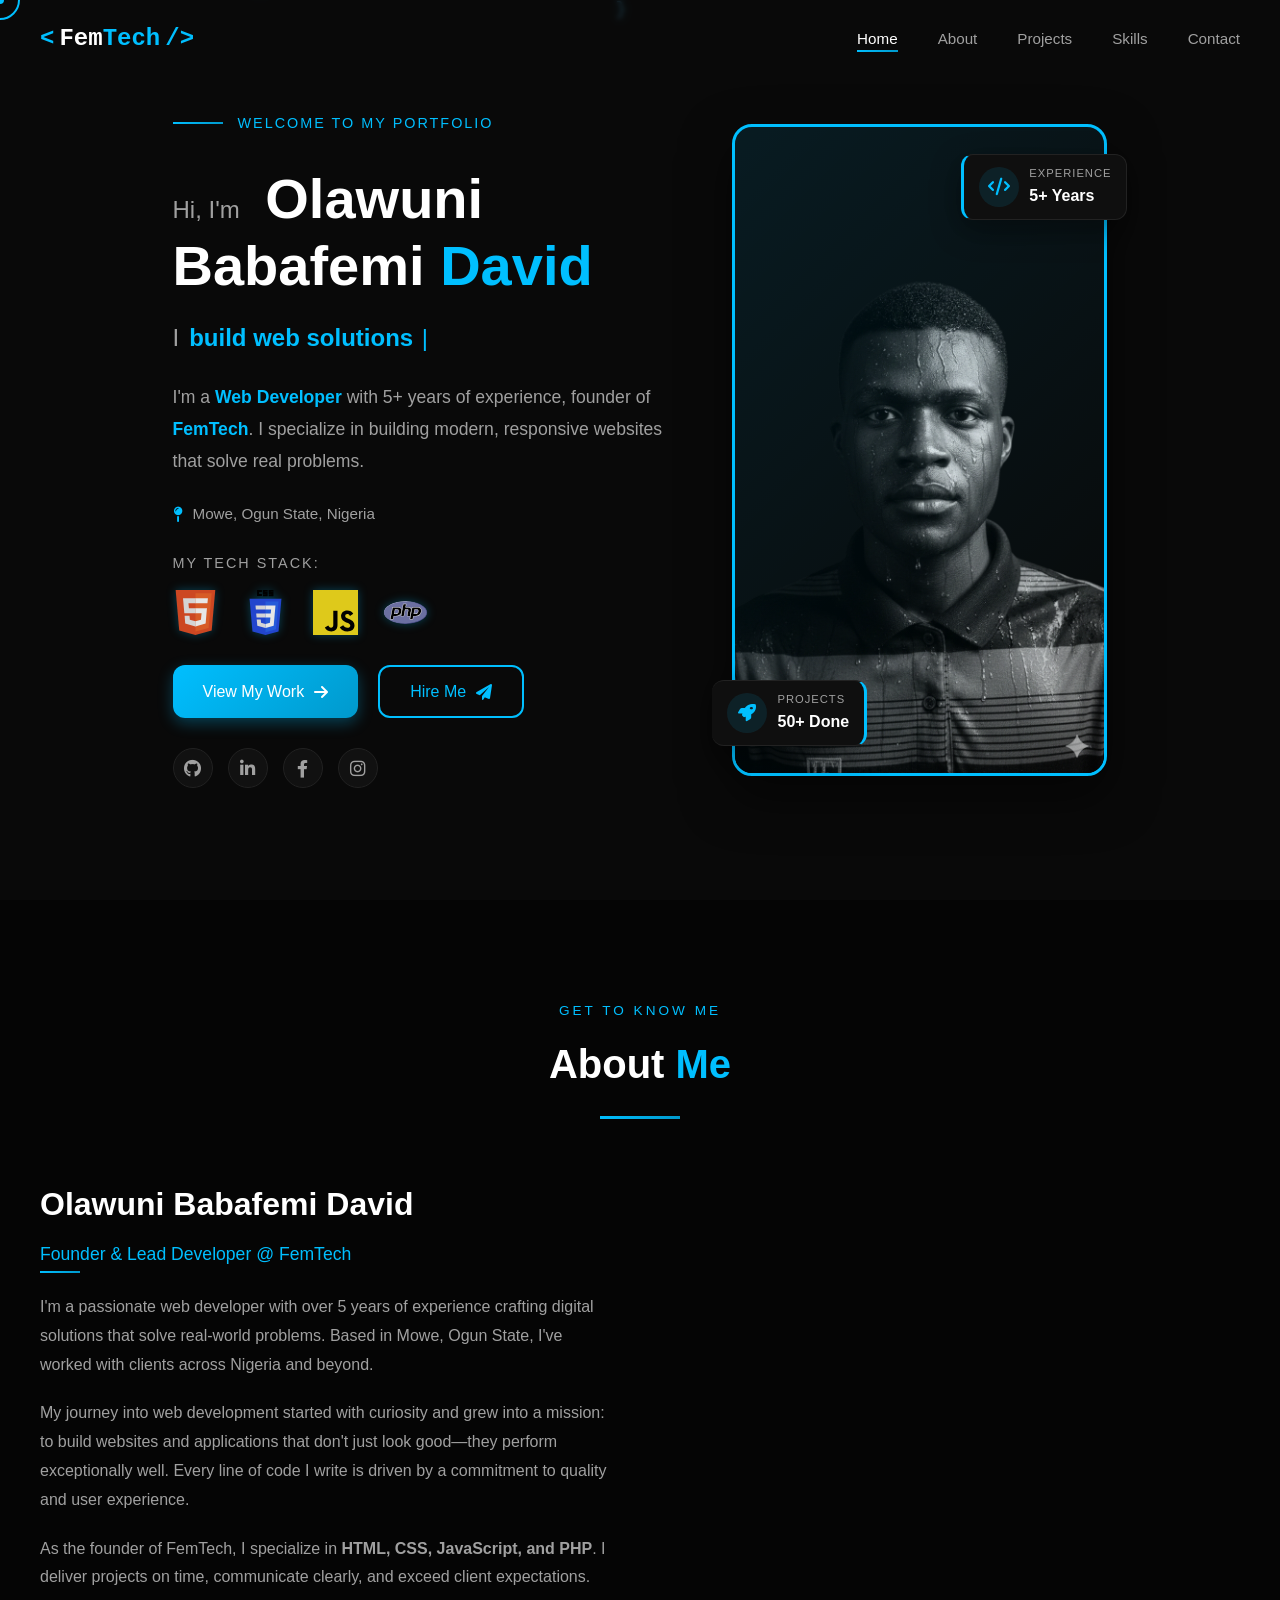
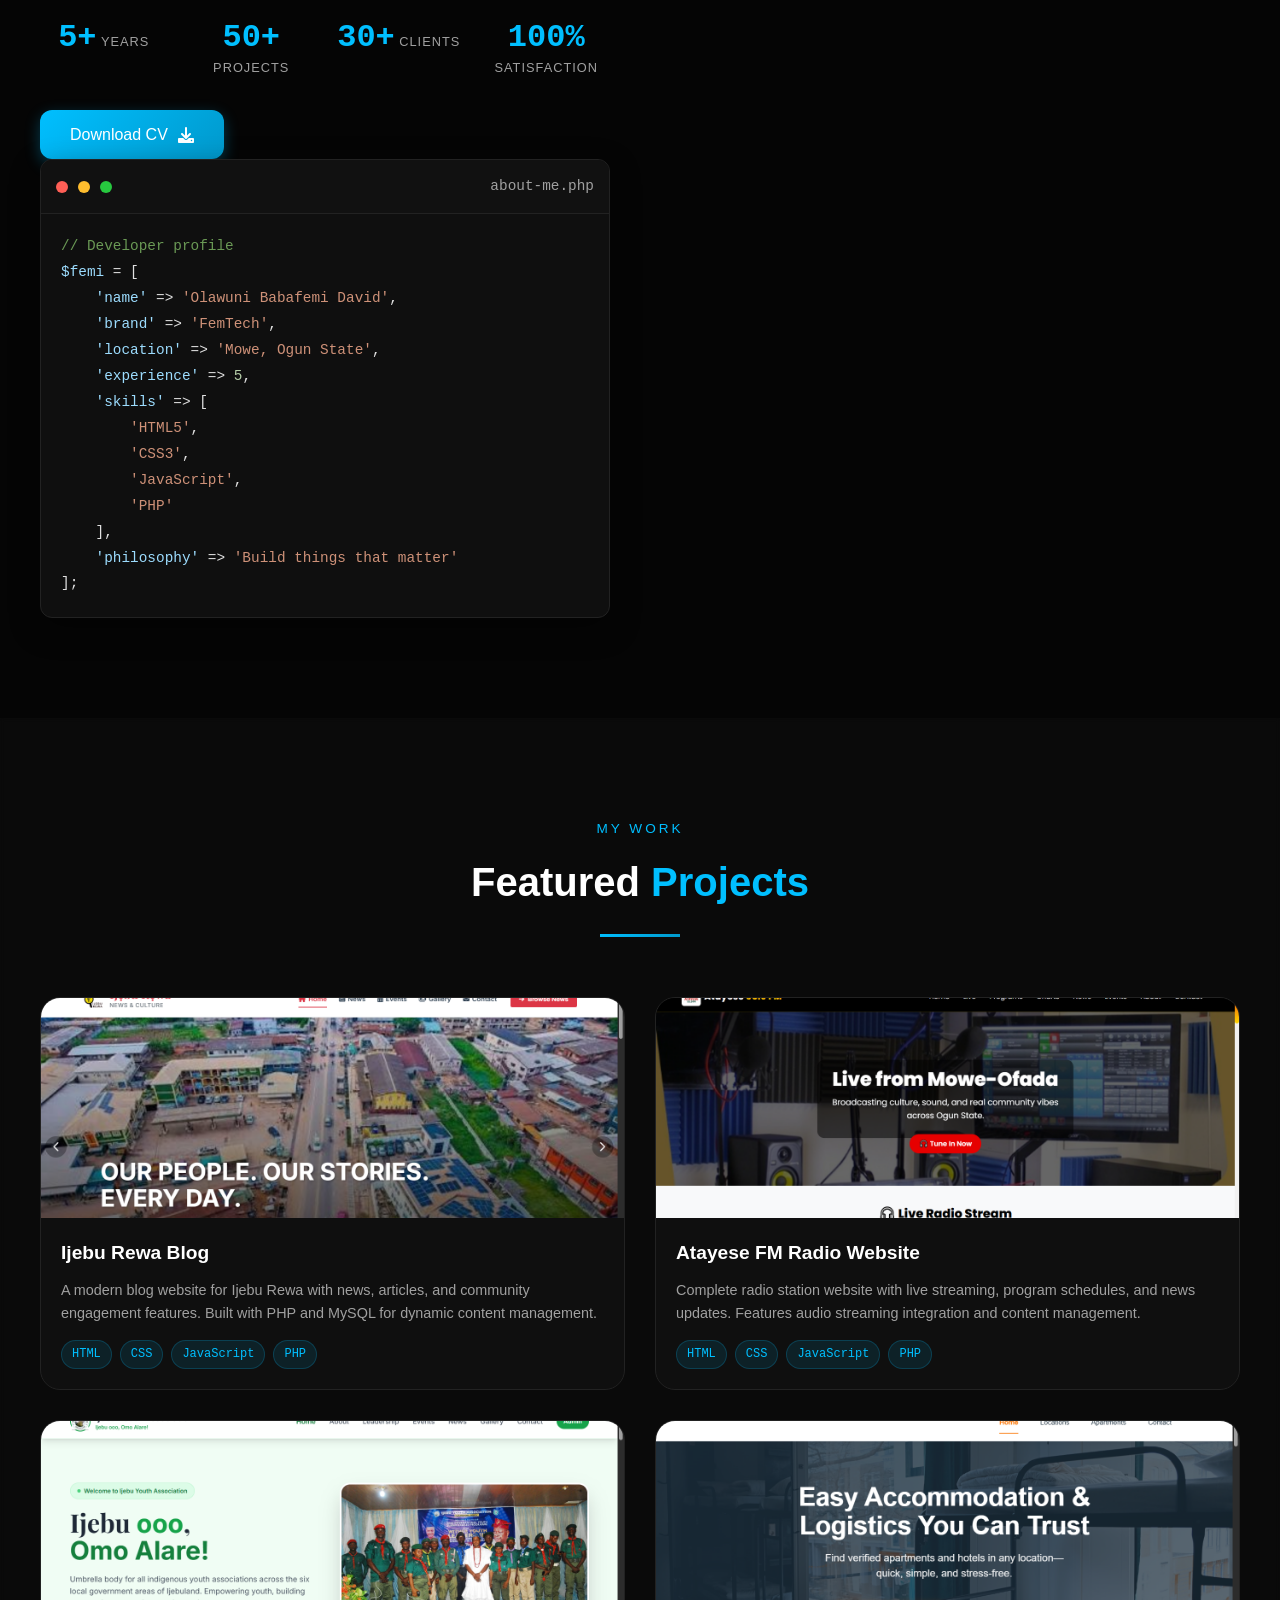
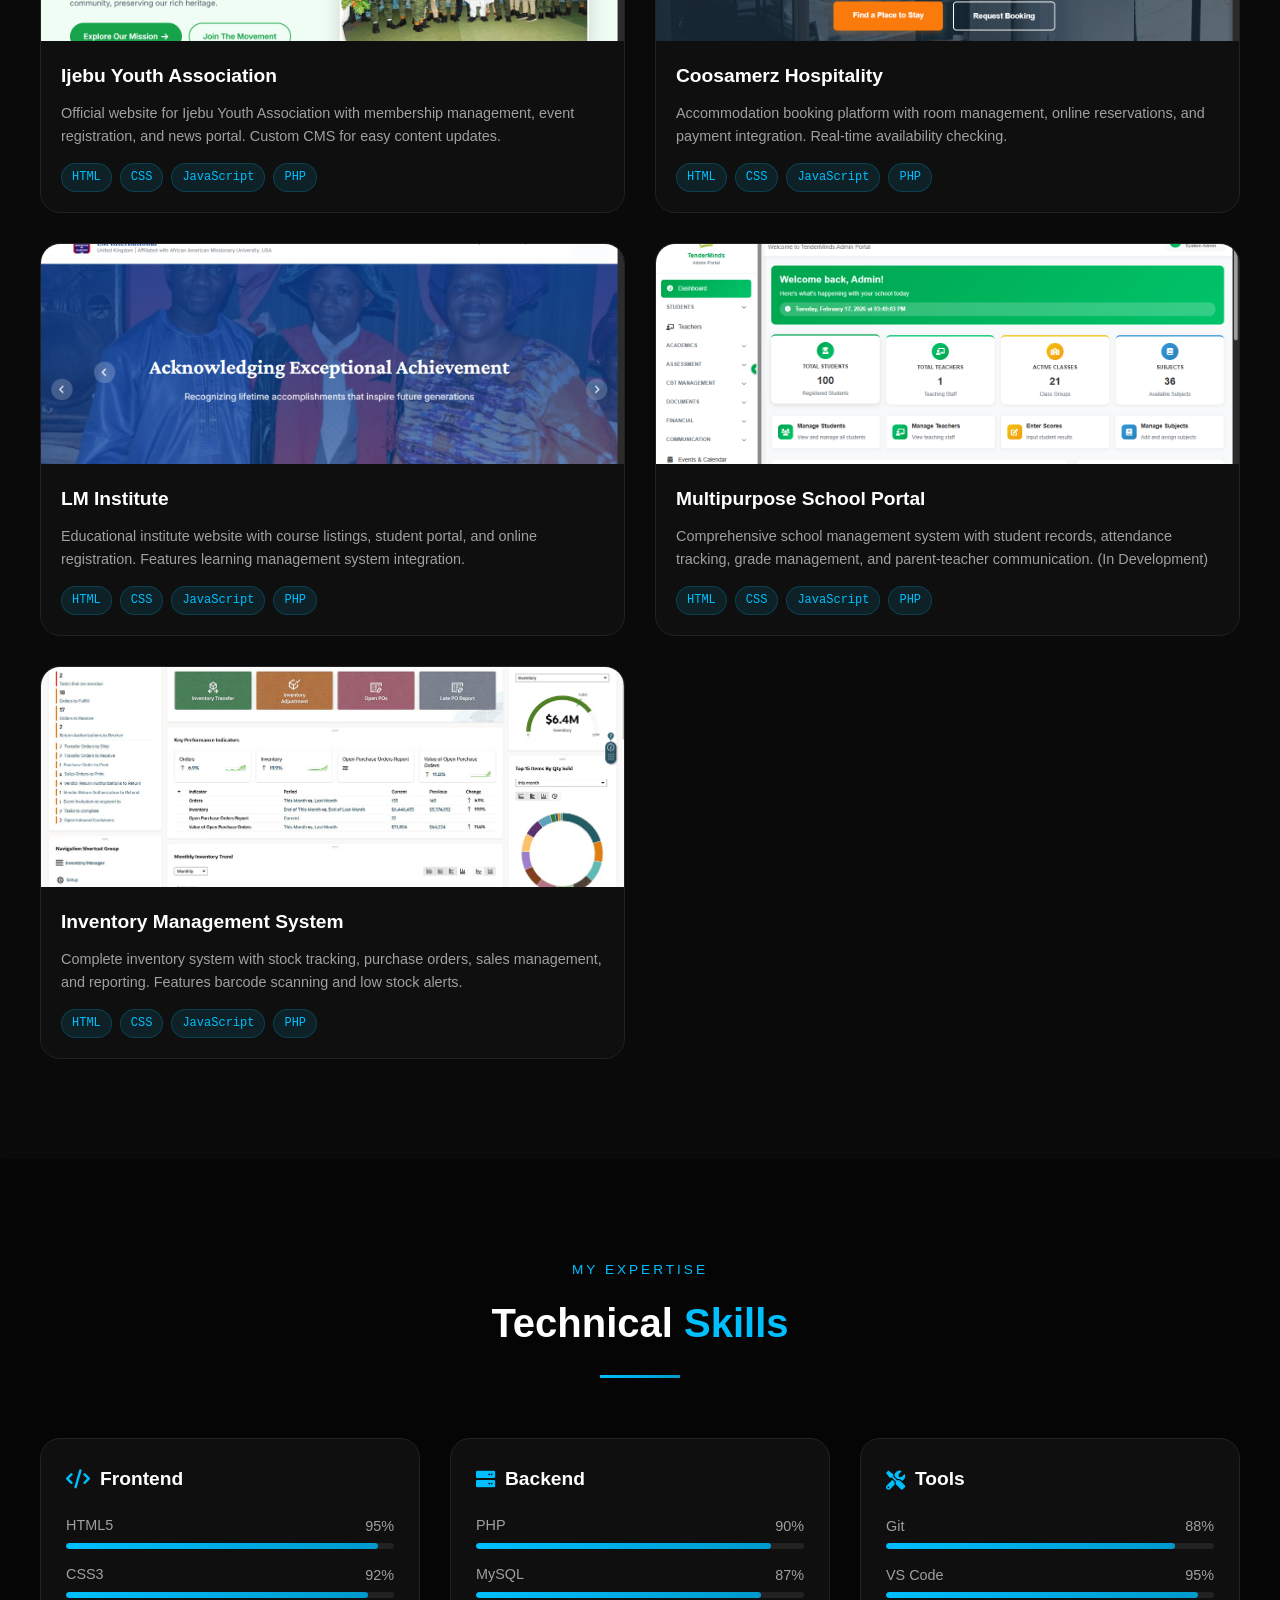
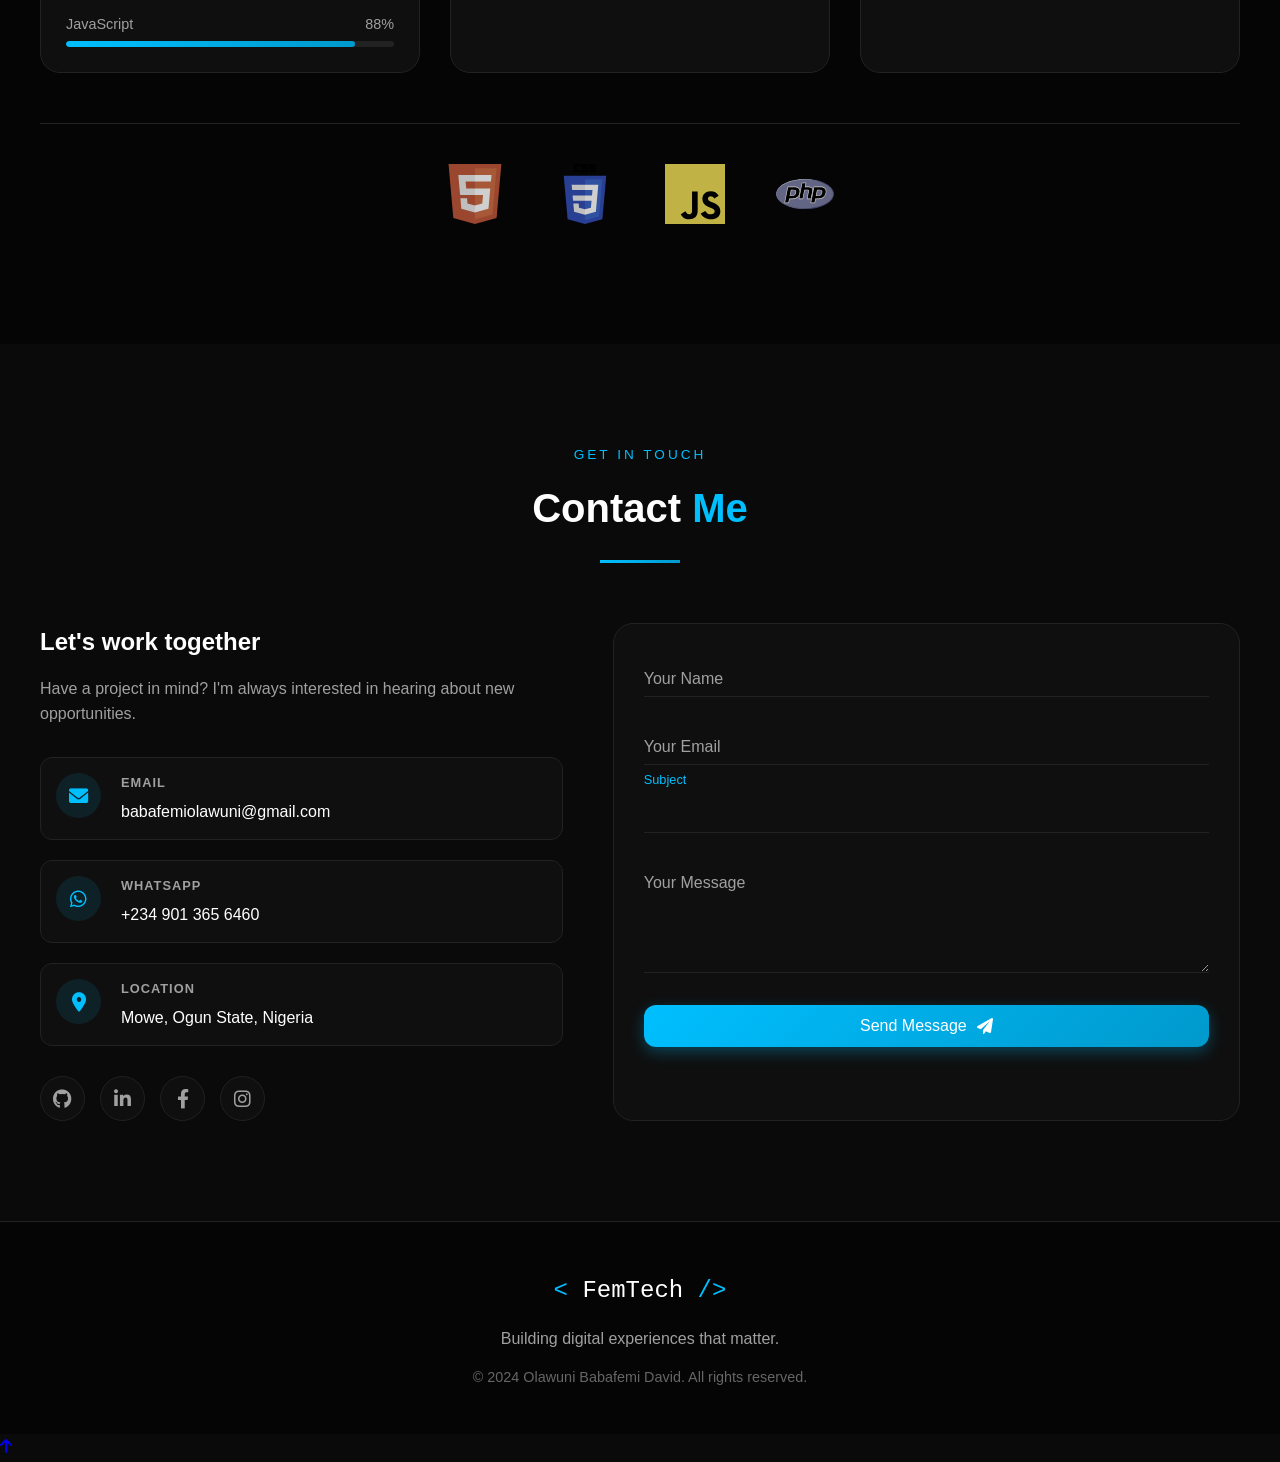
==== commit 25e74d3d: "Update index.html" ====
--- a/index.html
+++ b/index.html
@@ -226,11 +226,11 @@
                         </div>
                         
                         <!-- CV Button -->
-                       <!-- CV Button - Force Download -->
-<a href="/femtech-cv.pdf" class="btn btn-primary" download="femtech-cv.pdf">
+<a href="femtech-cv.pdf" class="btn btn-primary" download="femtech-cv.pdf">
     <span>Download CV</span>
     <i class="fas fa-download"></i>
 </a>
+
                     
                     <div class="about-code" data-aos="fade-left">
                         <div class="code-window">
@@ -685,5 +685,18 @@
     <script src="https://unpkg.com/aos@2.3.1/dist/aos.js"></script>
     <script src="js/rain.js"></script>
     <script src="js/main.js"></script>
+    <script>
+document.getElementById('downloadCvBtn').addEventListener('click', function(e) {
+    e.preventDefault();
+    
+    // Create a temporary link
+    const link = document.createElement('a');
+    link.href = '/femtech-cv.pdf';
+    link.download = 'femtech-cv.pdf';
+    document.body.appendChild(link);
+    link.click();
+    document.body.removeChild(link);
+});
+</script>
 </body>
 </html>
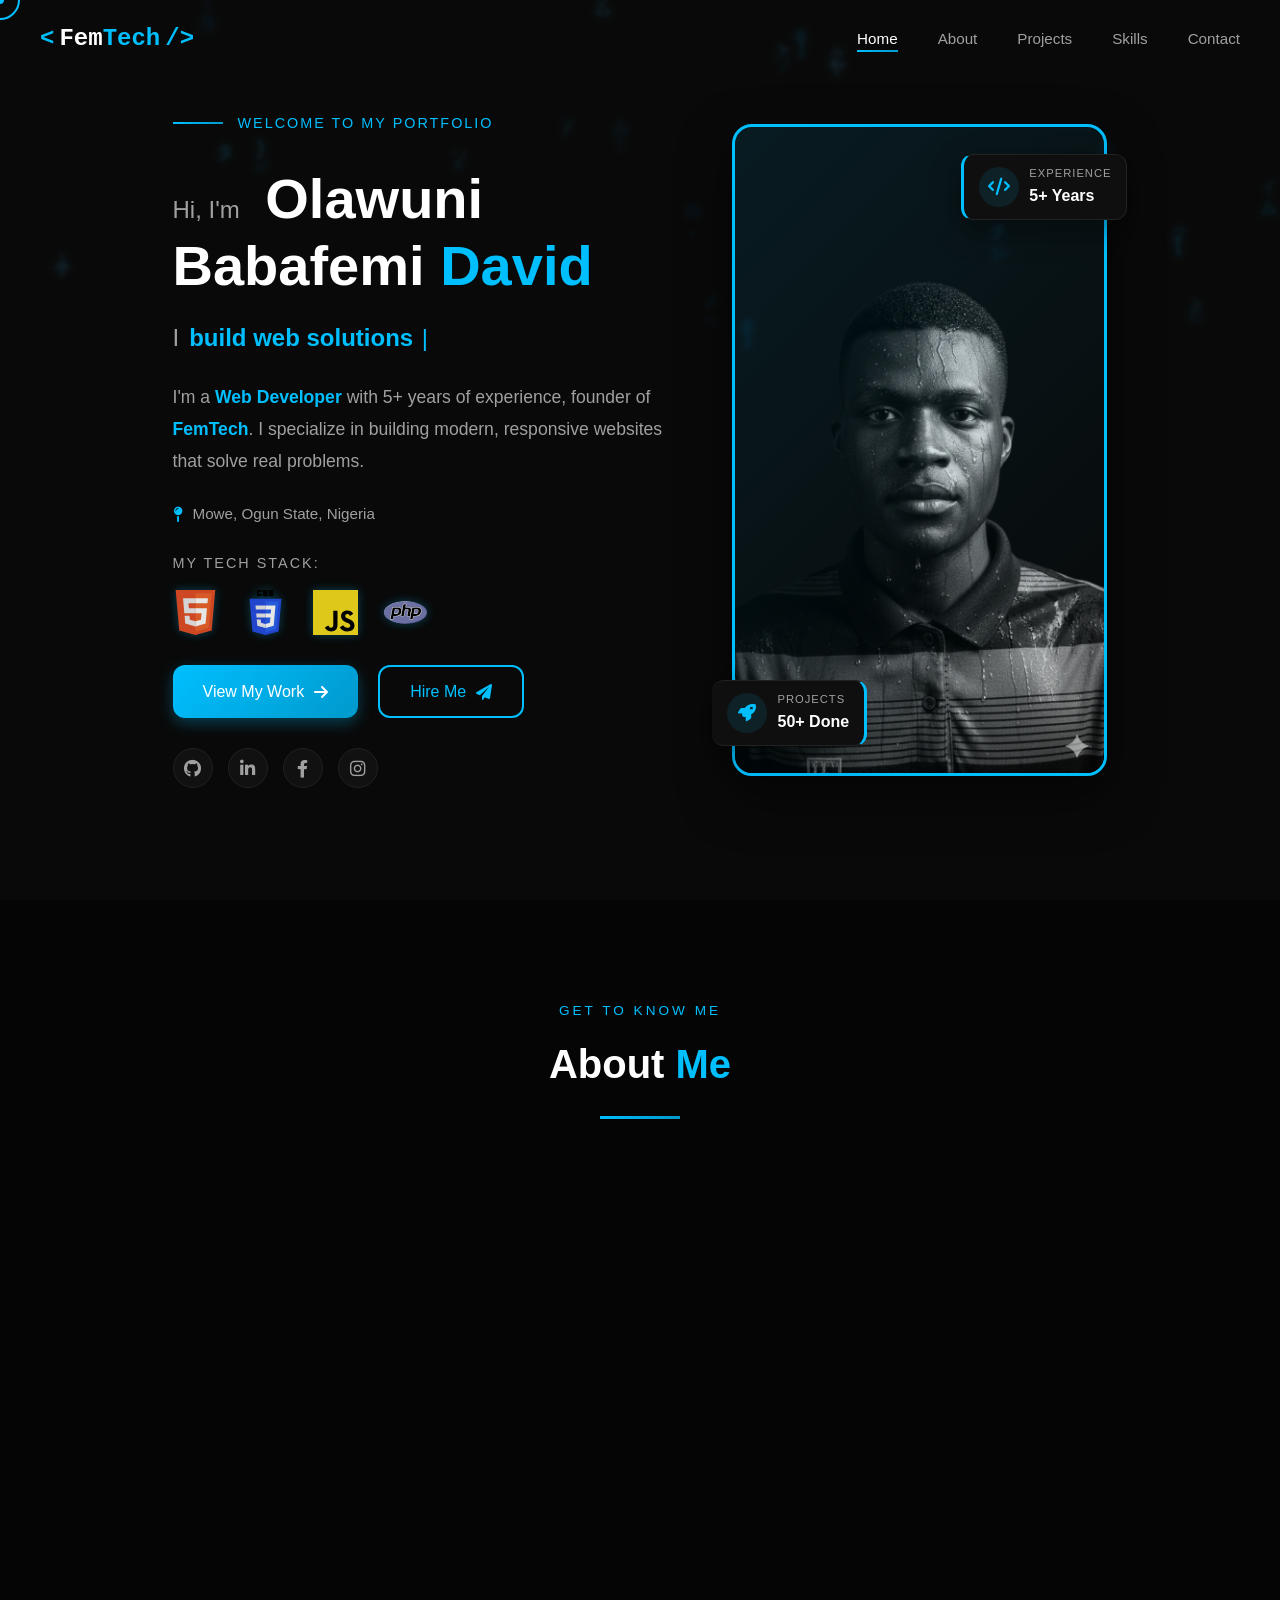
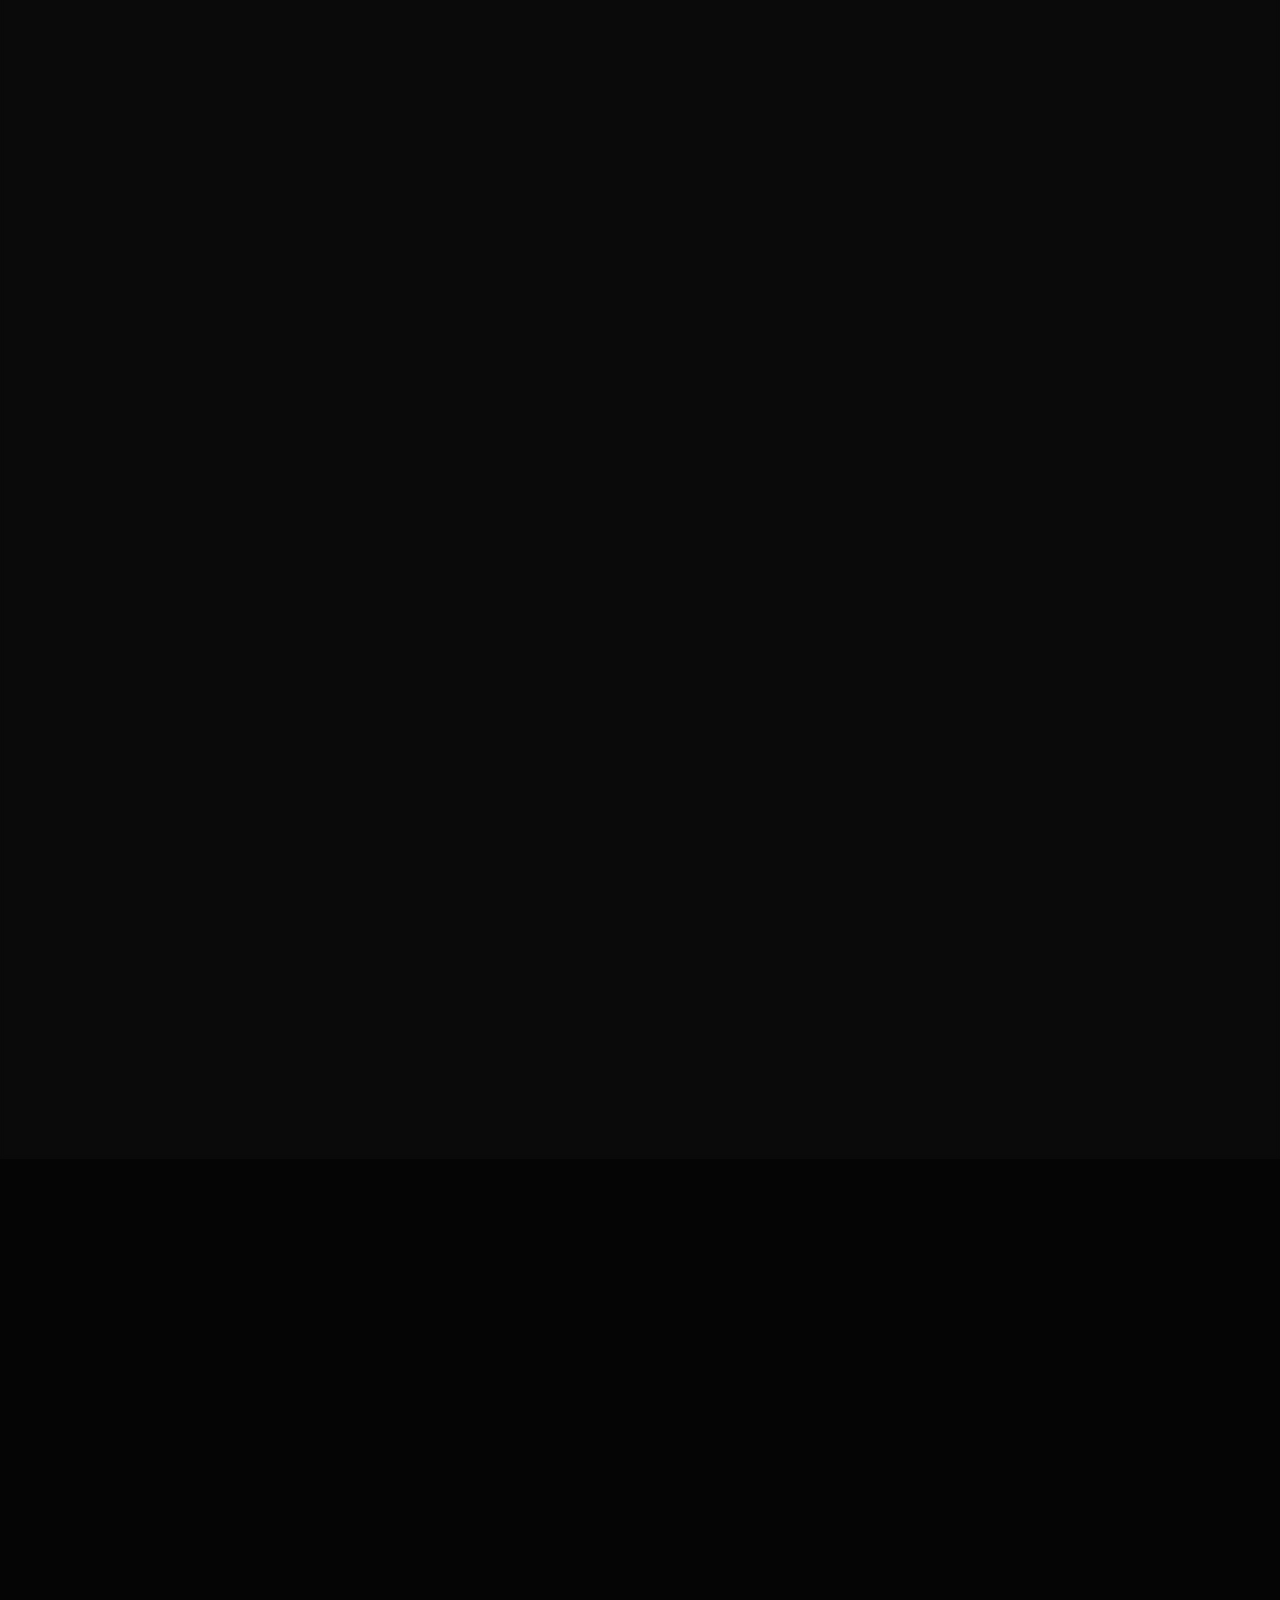
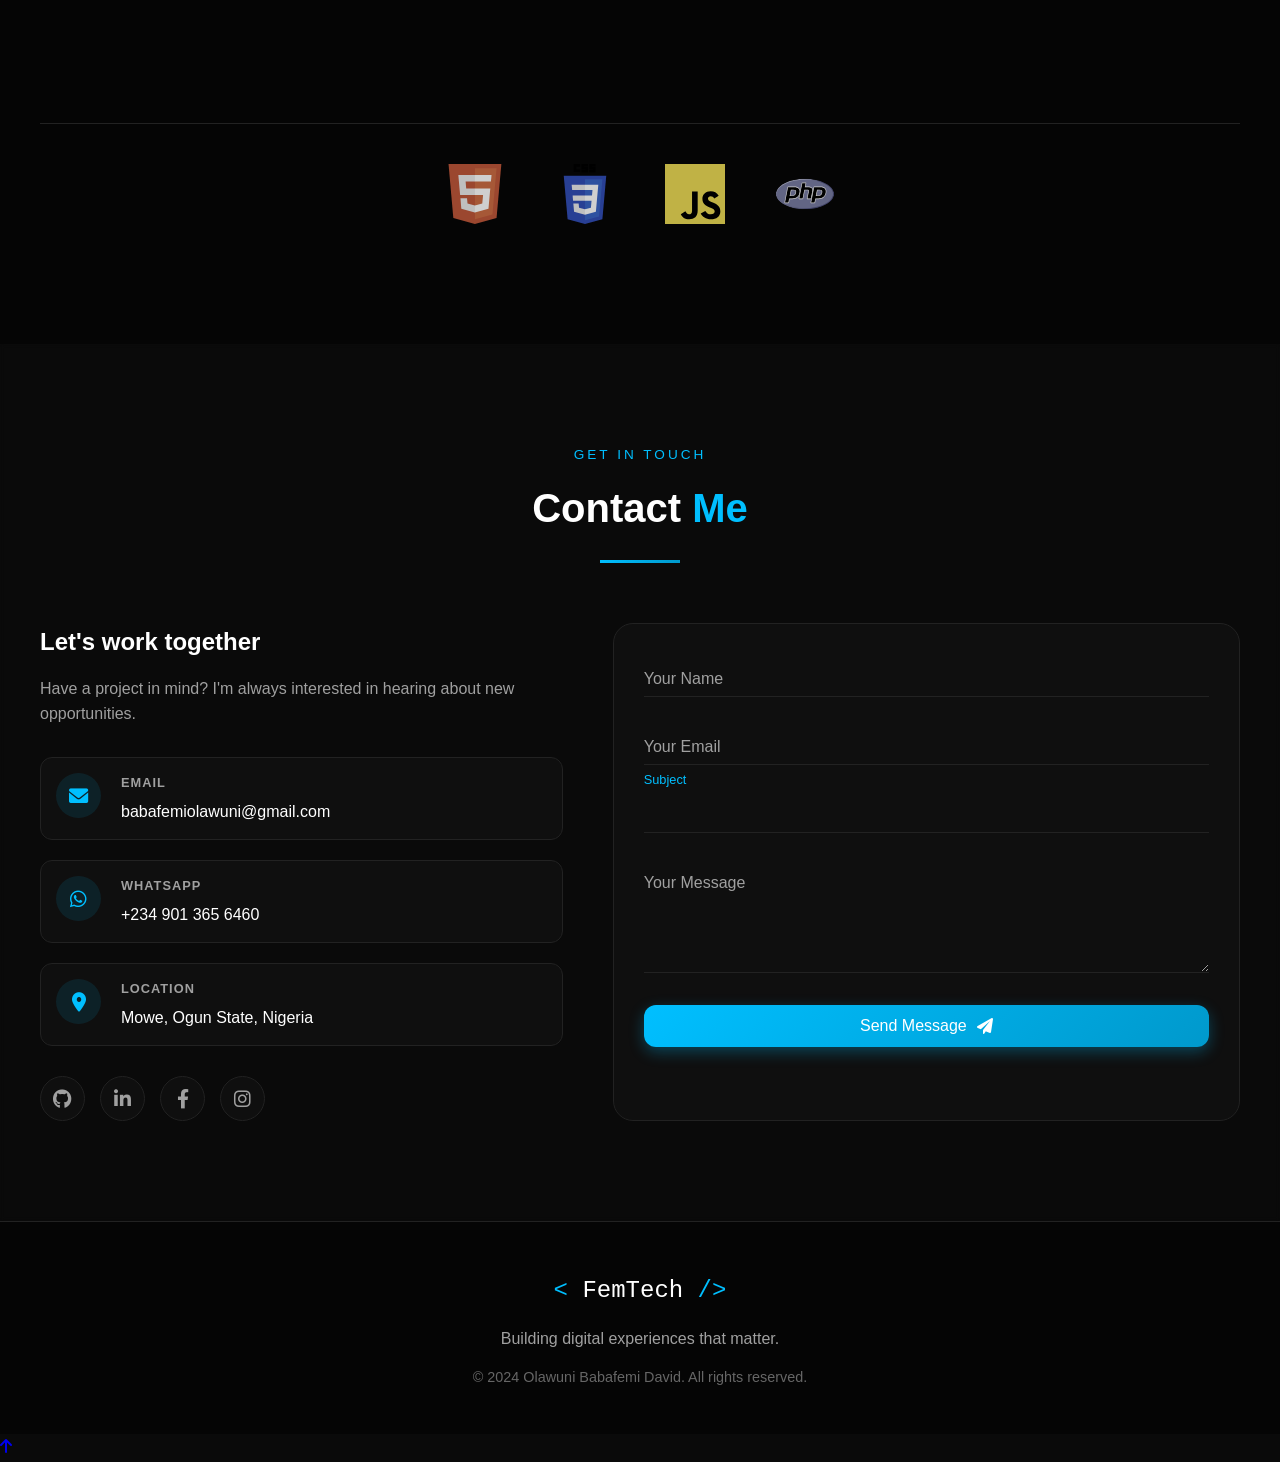
==== commit 12da3bc5: "Update index.html" ====
--- a/index.html
+++ b/index.html
@@ -685,18 +685,7 @@
     <script src="https://unpkg.com/aos@2.3.1/dist/aos.js"></script>
     <script src="js/rain.js"></script>
     <script src="js/main.js"></script>
-    <script>
-document.getElementById('downloadCvBtn').addEventListener('click', function(e) {
-    e.preventDefault();
-    
-    // Create a temporary link
-    const link = document.createElement('a');
-    link.href = '/femtech-cv.pdf';
-    link.download = 'femtech-cv.pdf';
-    document.body.appendChild(link);
-    link.click();
-    document.body.removeChild(link);
-});
+
 </script>
 </body>
 </html>
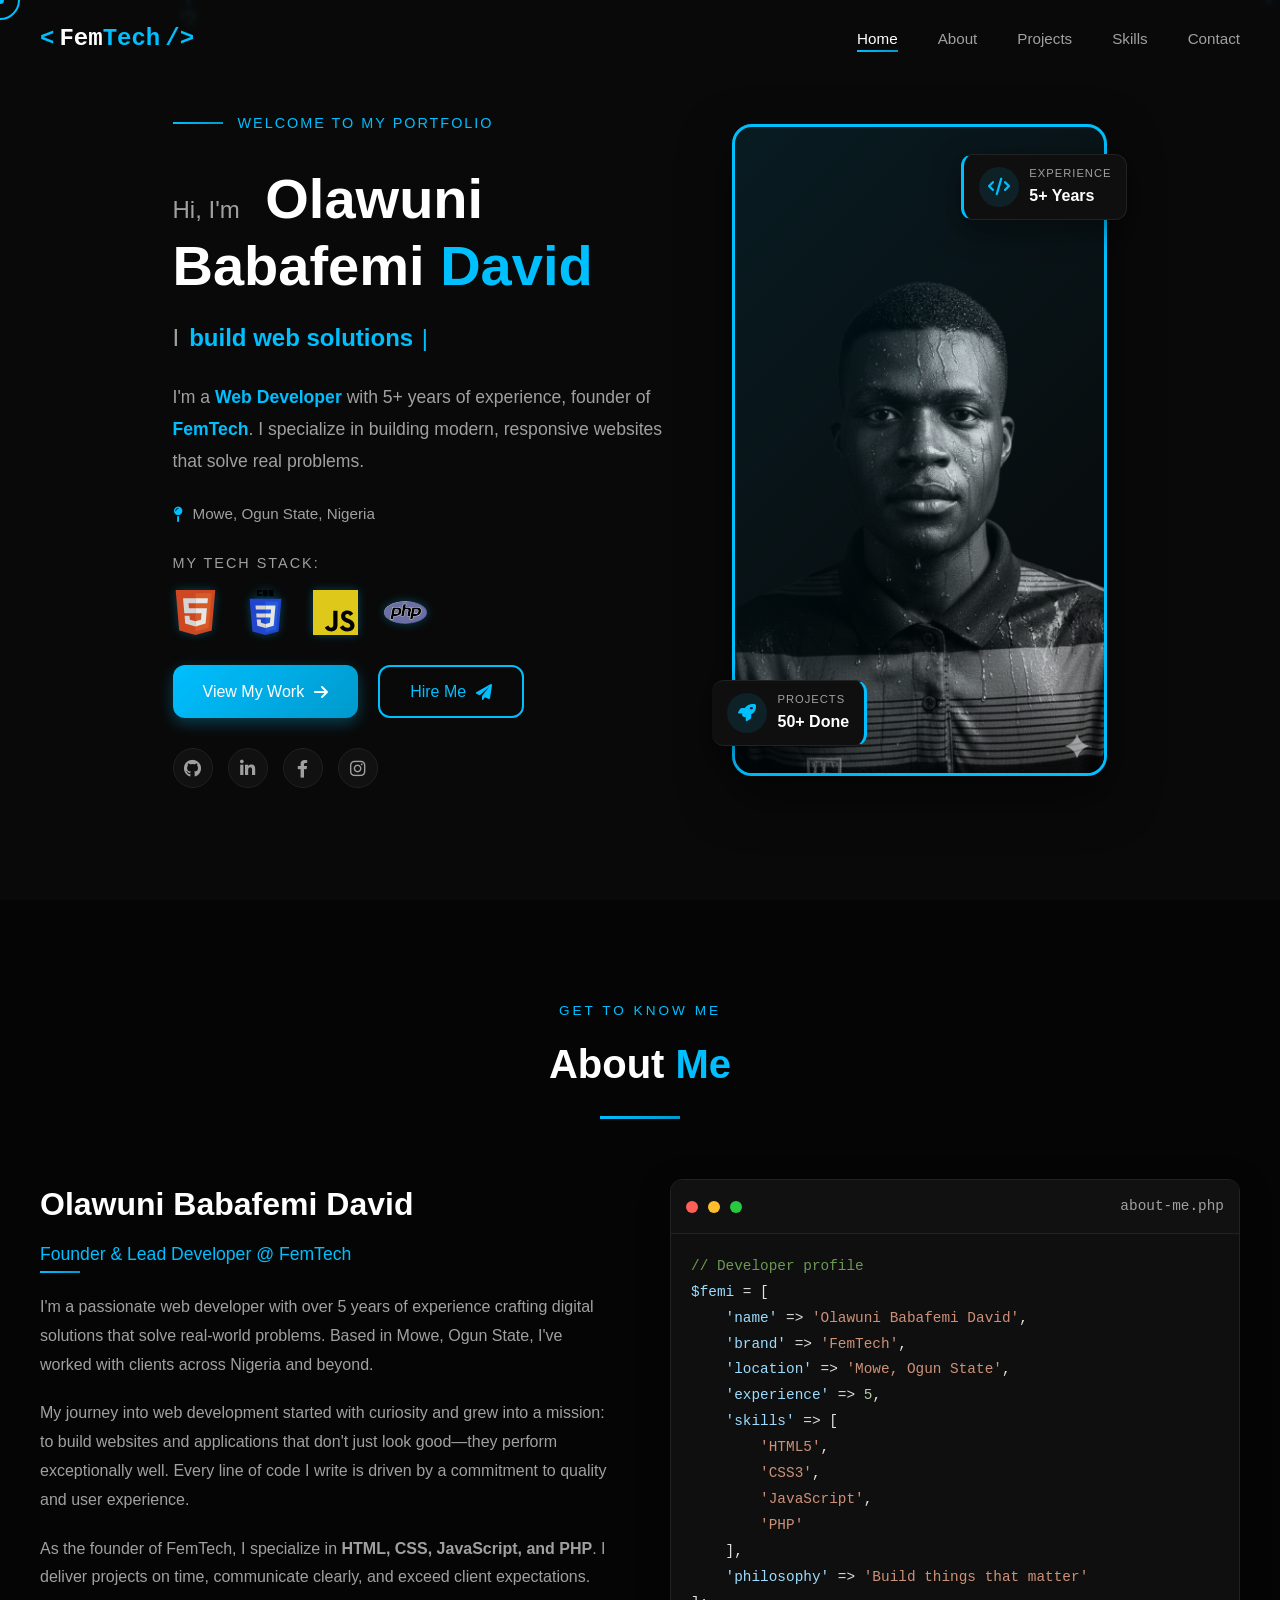
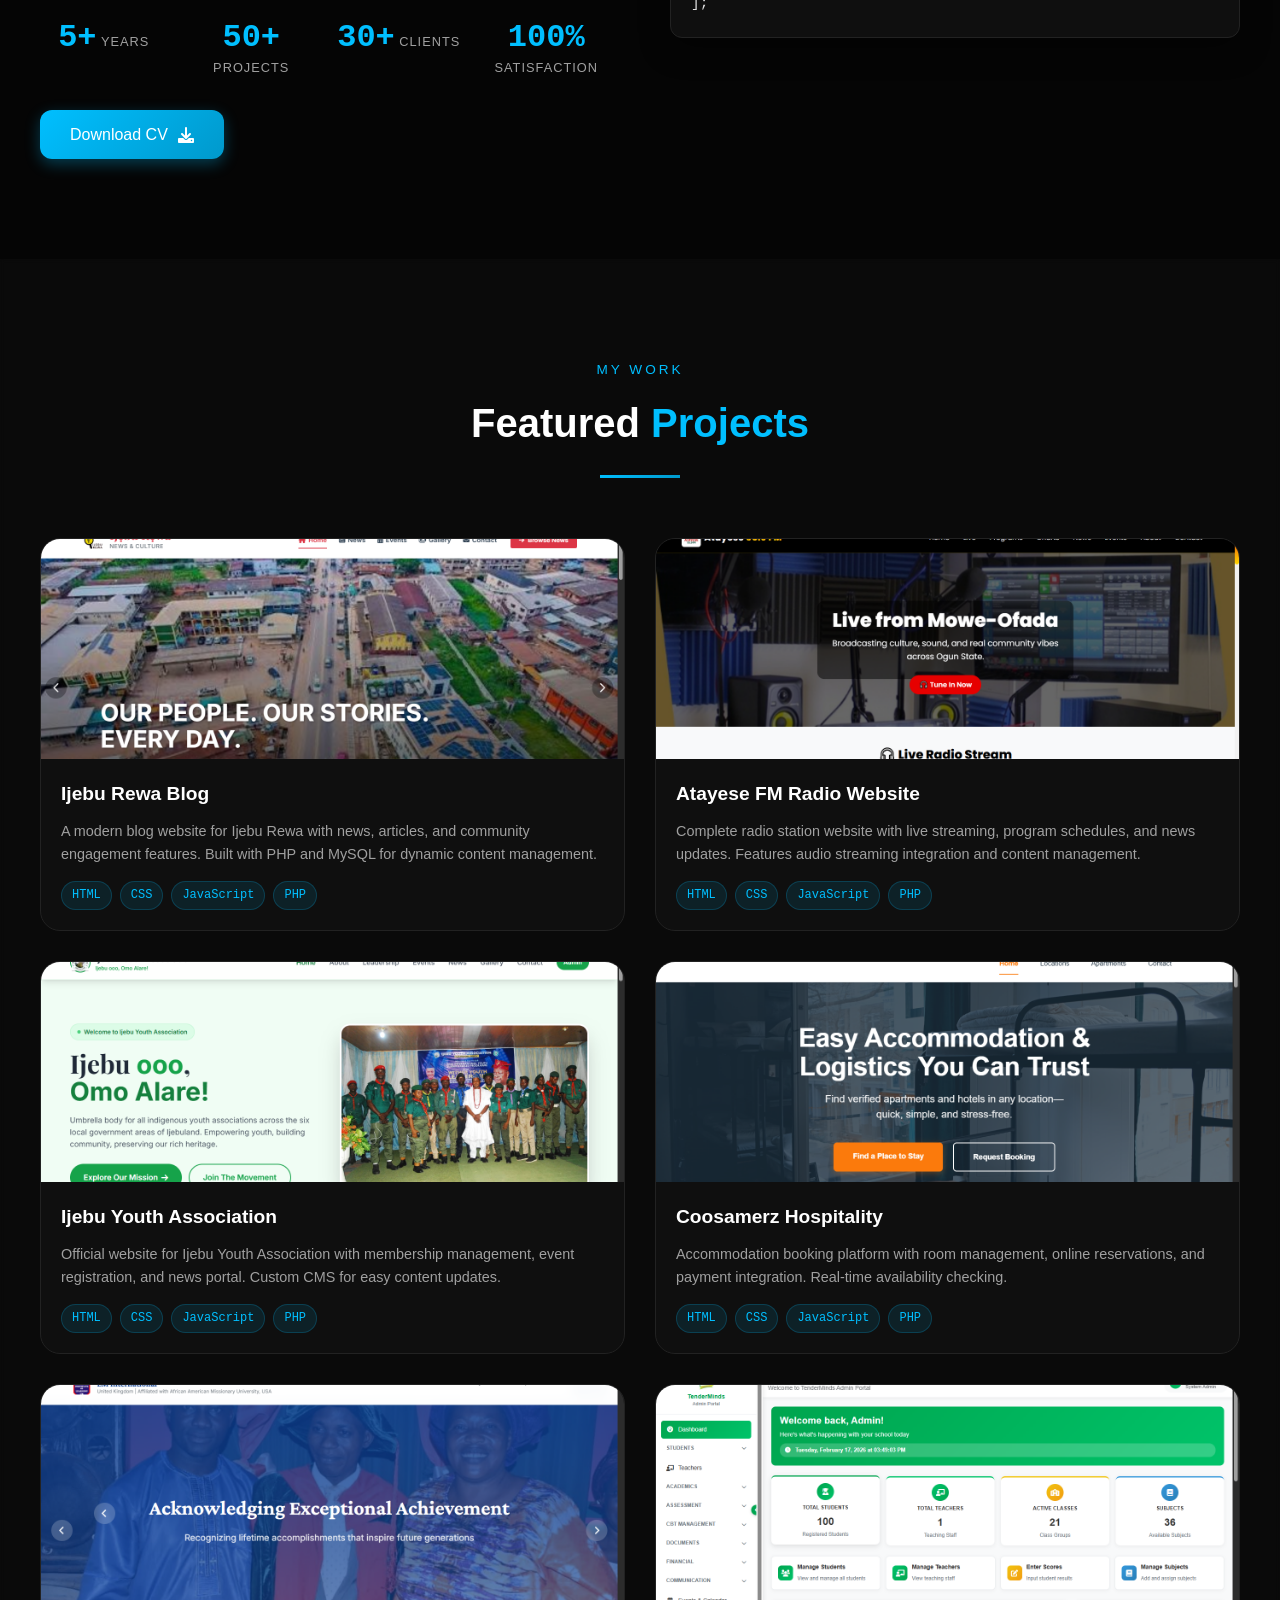
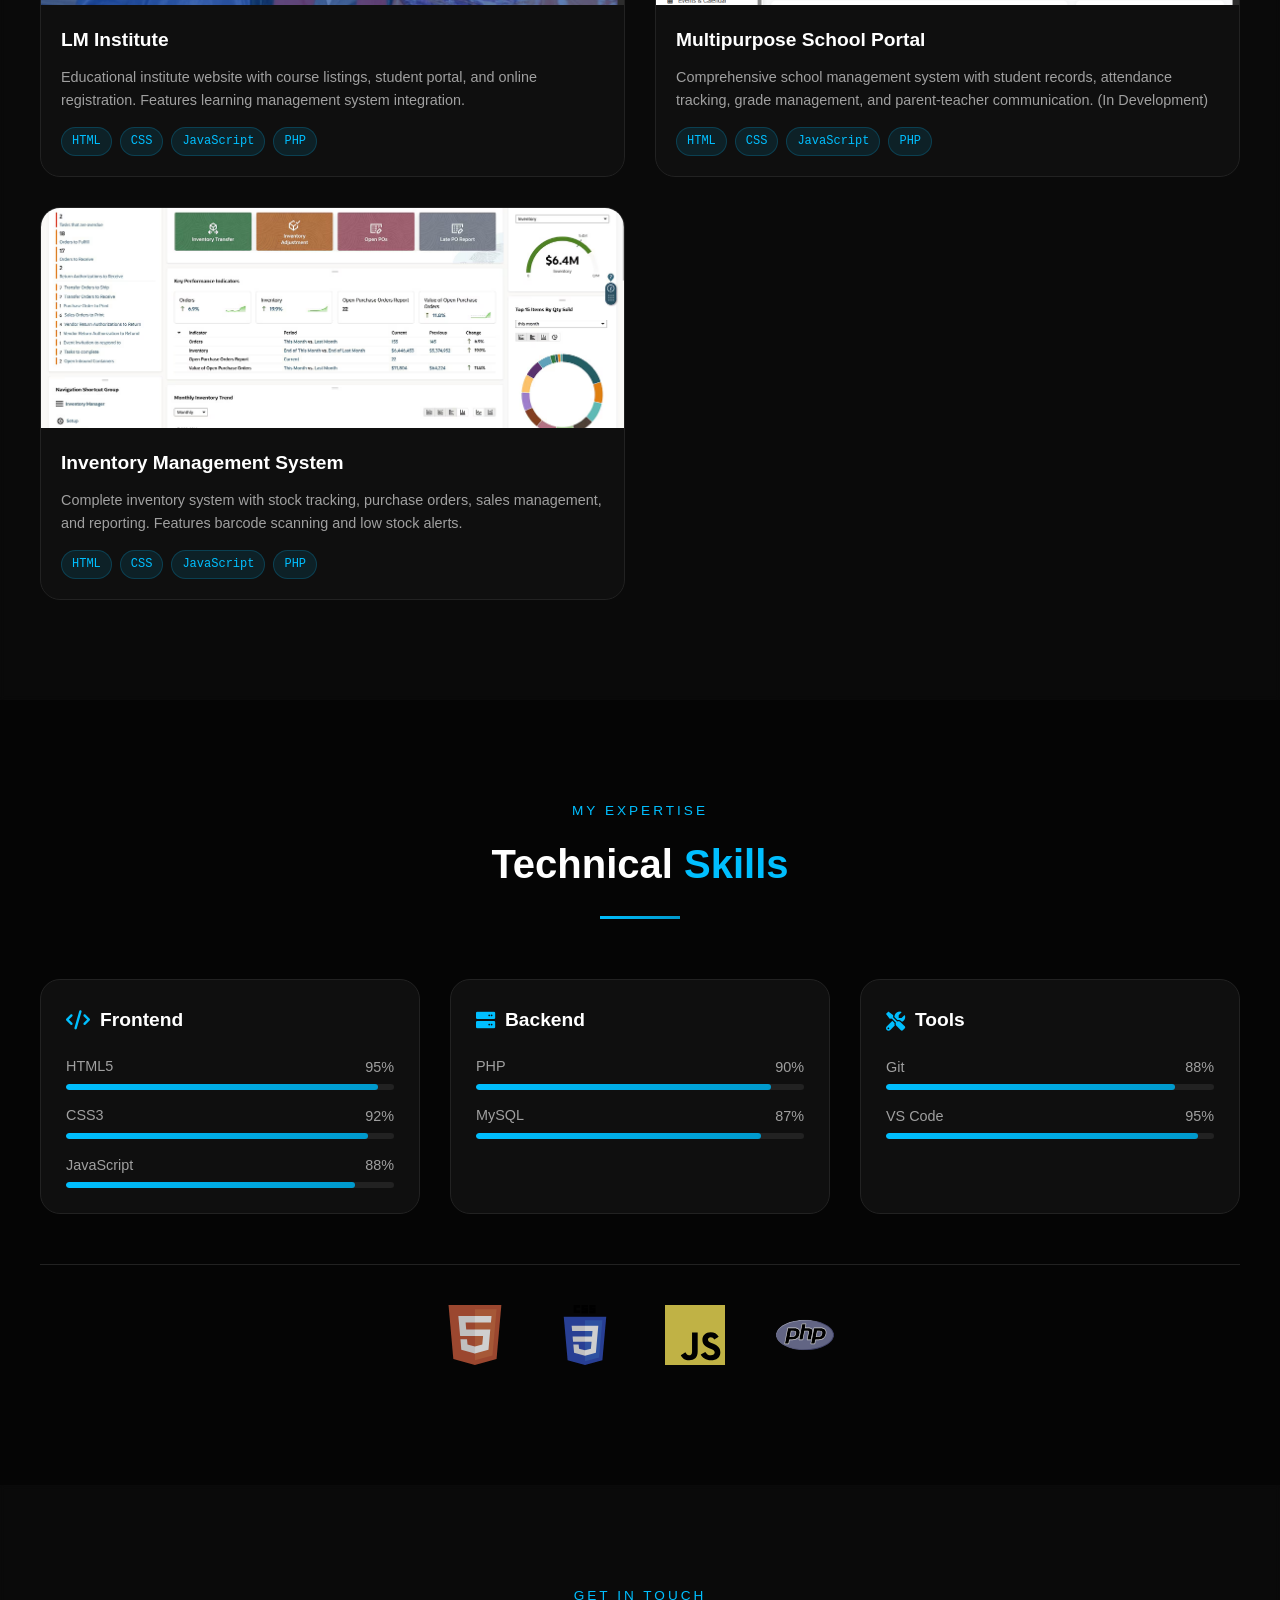
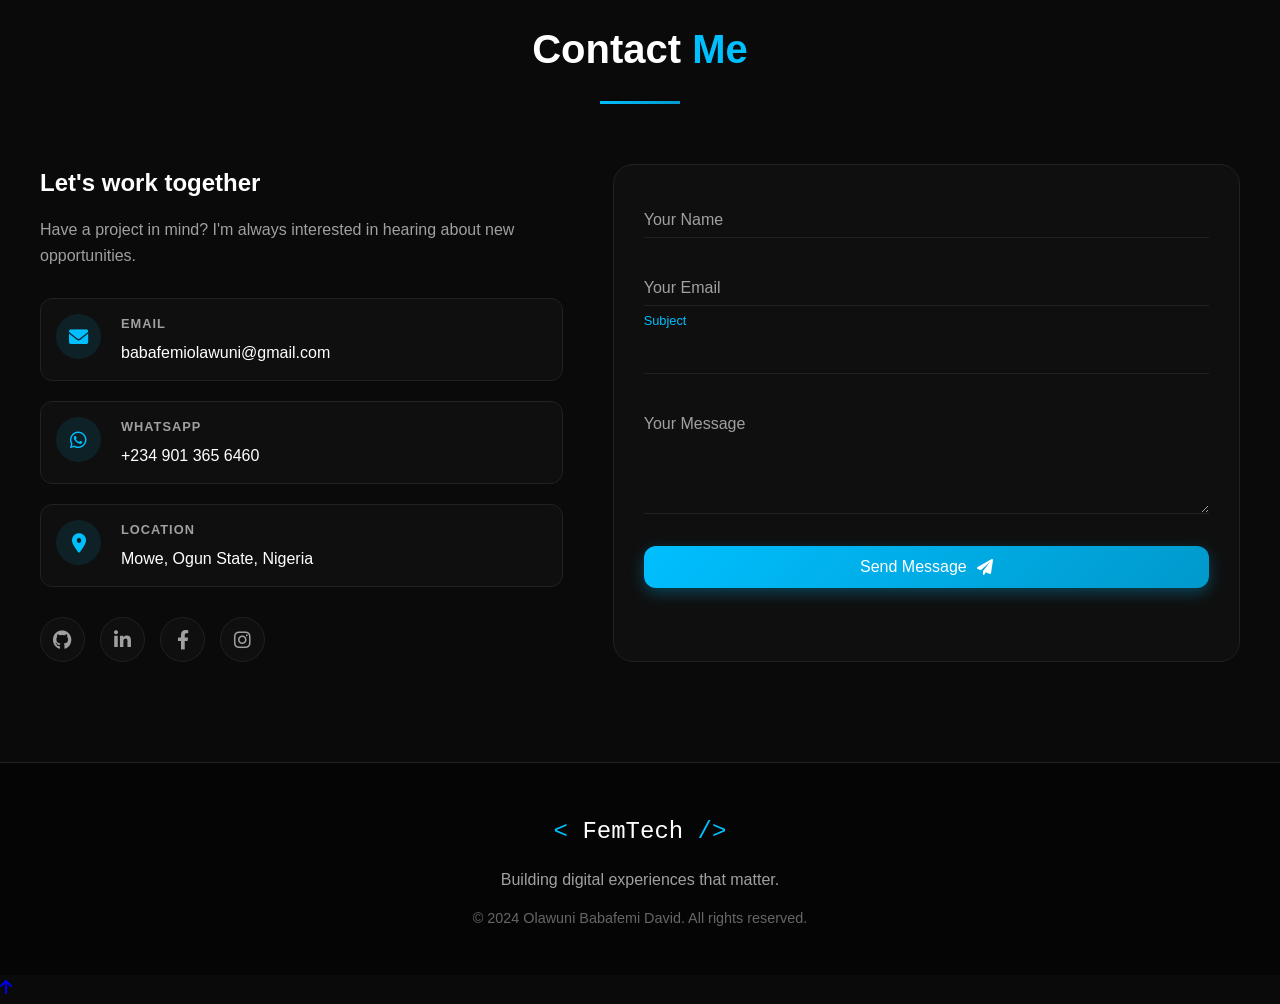
==== commit e4e761c3: "Add files via upload" ====
--- a/index.html
+++ b/index.html
@@ -226,11 +226,11 @@
                         </div>
                         
                         <!-- CV Button -->
-<a href="femtech-cv.pdf" class="btn btn-primary" download="femtech-cv.pdf">
-    <span>Download CV</span>
-    <i class="fas fa-download"></i>
-</a>
-
+                        <a href="#" class="btn btn-primary">
+                            <span>Download CV</span>
+                            <i class="fas fa-download"></i>
+                        </a>
+                    </div>
                     
                     <div class="about-code" data-aos="fade-left">
                         <div class="code-window">
@@ -685,7 +685,5 @@
     <script src="https://unpkg.com/aos@2.3.1/dist/aos.js"></script>
     <script src="js/rain.js"></script>
     <script src="js/main.js"></script>
-
-</script>
 </body>
-</html>
+</html>
